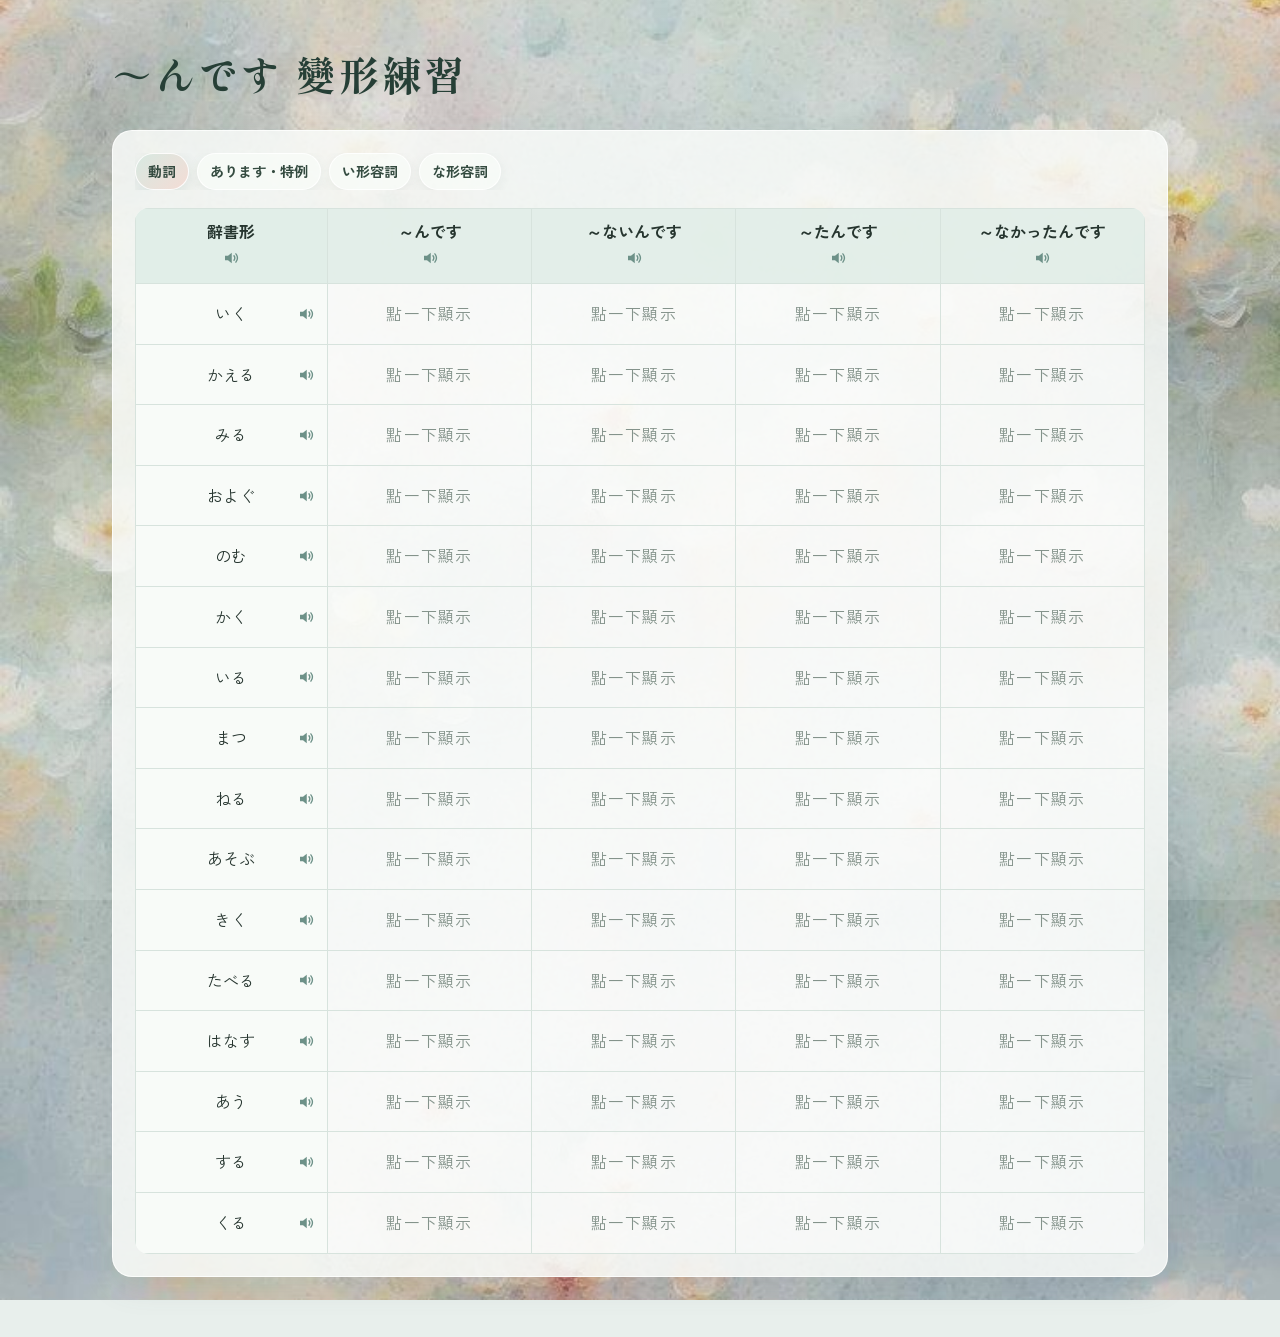
==== index.html @ 1f75eebe "Update index.html" ====
<!DOCTYPE html>
<html lang="zh-Hant">

  <head>
    <meta charset="utf-8">
    <meta name="viewport" content="width=device-width, initial-scale=1, viewport-fit=cover">
    <title>～んです變形練習</title>
    <link rel="stylesheet"
      href="https://fonts.googleapis.com/css2?family=Shippori+Mincho:wght@500;700&family=Zen+Kaku+Gothic+New:wght@400;700&display=swap">
    <style>
      :root {
        color-scheme: light;
        --paper: #e8efec;
        --card: #f8fbf8;
        --ink: #26352f;
        --sub: #566960;
        --line: #d7e3dd;
        --indigo: #6d9188;
        --seal: #c98279;
        --ok: #5c907b;
        --w1: #f8d6d6;
        --w2: #fbe3c4;
        --w3: #e2dcf3;
        --veil: rgba(223, 234, 230, .20);
        box-sizing: border-box;
        padding-top: env(safe-area-inset-top, 0px);
        padding-bottom: env(safe-area-inset-bottom, 0px)
      }


      *,
      *::before,
      *::after {
        box-sizing: inherit
      }

      html {
        scroll-padding-top: env(safe-area-inset-top, 0px)
      }

      body {
        margin: 0;
        background: linear-gradient(var(--veil), var(--veil)), url([data-uri]) center/cover no-repeat var(--paper);
        background-attachment: fixed;
        color: var(--ink);
        font-family: "Zen Kaku Gothic New", "Hiragino Sans", "Noto Sans TC", "PingFang TC", "Microsoft JhengHei", sans-serif;
        line-height: 1.6;
        min-height: 100vh
      }

      main {
        max-width: 520px;
        margin: 0 auto;
        padding: 24px 18px 40px
      }

      h1 {
        font-family: "Shippori Mincho", "Hiragino Mincho ProN", "Noto Serif TC", serif;
        font-size: 2rem;
        margin: 8px 0 4px;
        letter-spacing: .04em
      }

      p.lead {
        color: var(--ink);
        margin: 0 0 22px
      }

      .chips {
        display: flex;
        gap: 8px;
        flex-wrap: wrap;
        margin: 10px 0 22px
      }

      .chip {
        border: 1px solid rgba(255, 255, 255, .85);
        background: rgba(255, 255, 255, .55);
        color: var(--ink);
        padding: 8px 18px;
        border-radius: 9px;
        font: inherit;
        cursor: pointer;
        box-shadow: 0 2px 8px rgba(90, 110, 120, .12)
      }

      .chip[aria-pressed="true"] {
        border-color: transparent;
        background: linear-gradient(135deg, #f6c3a6, #f3a9b4);
        color: var(--ink);
        font-weight: 500
      }

      button:focus-visible,
      input:focus-visible {
        outline: 3px solid var(--indigo);
        outline-offset: 2px
      }

      .btn {
        background: linear-gradient(135deg, #f6c3a6, #f3a9b4);
        color: var(--ink);
        border: 0;
        border-radius: 9px;
        padding: 12px 26px;
        font: inherit;
        font-weight: 700;
        cursor: pointer;
        box-shadow: 0 4px 14px rgba(200, 110, 110, .25)
      }

      .btn:active {
        transform: scale(.98)
      }

      .btn.ghost {
        background: rgba(255, 255, 255, .5);
        color: var(--ink);
        border: 1px solid rgba(255, 255, 255, .85);
        box-shadow: none
      }

      .hud {
        display: flex;
        justify-content: space-between;
        align-items: center;
        color: var(--ink);
        font-size: .95rem;
        margin-bottom: 8px
      }

      .bar {
        height: 8px;
        background: rgba(255, 255, 255, .55);
        border-radius: 9px;
        overflow: hidden;
        margin-bottom: 18px
      }

      .bar i {
        display: block;
        height: 100%;
        width: 0;
        background: linear-gradient(90deg, #f3b79f, #9fc3d6);
        border-radius: 9px;
        transition: width .3s
      }

      .card,
      #home,
      #end {
        background: color-mix(in srgb, var(--card) 78%, transparent);
        -webkit-backdrop-filter: blur(12px);
        backdrop-filter: blur(12px);
        border: 1px solid rgba(255, 255, 255, .7);
        border-radius: 9px;
        padding: 24px 22px;
        position: relative;
        box-shadow: 0 10px 32px rgba(80, 100, 110, .16)
      }

      .word {
        font-family: "Shippori Mincho", "Hiragino Mincho ProN", "Noto Serif TC", serif;
        font-size: 2.6rem;
        font-weight: 700;
        line-height: 1.2;
        margin: 0
      }

      .kana {
        color: var(--sub);
        margin: 2px 0 0
      }

      .mean {
        color: var(--sub);
        font-size: .95rem
      }

      .target {
        margin: 16px 0 12px;
        font-size: 1.1rem
      }

      .target b {
        background: linear-gradient(transparent 58%, rgba(246, 180, 150, .7) 58%);
        padding: 0 2px
      }

      .row {
        display: flex;
        gap: 8px
      }

      input[type=text] {
        flex: 1;
        min-width: 0;
        font: inherit;
        font-size: 1.3rem;
        padding: 10px 16px;
        border: 1px solid rgba(255, 255, 255, .9);
        border-radius: 9px;
        background: rgba(255, 255, 255, .7);
        box-shadow: inset 0 1px 4px rgba(90, 110, 120, .14);
        color: var(--ink);
        font-family: "Zen Kaku Gothic New", "Hiragino Sans", "Noto Sans TC", "PingFang TC", "Microsoft JhengHei", sans-serif
      }

      .fb {
        margin-top: 16px;
        display: none
      }

      .fb.show {
        display: block
      }

      .stamp {
        position: absolute;
        top: 16px;
        right: 16px;
        width: 64px;
        height: 60px;
        background: rgba(240, 160, 140, .75);
        color: #7a2a1e;
        border-radius: 58% 42% 55% 45%/50% 55% 45% 50%;
        display: none;
        align-items: center;
        justify-content: center;
        font-family: "Shippori Mincho", serif;
        font-weight: 700;
        font-size: 1.2rem;
        transform: rotate(-10deg)
      }

      .stamp.ok {
        background: rgba(160, 208, 184, .8);
        color: #1d5a40
      }

      .stamp.show {
        display: flex;
        animation: press .18s ease-out
      }

      @keyframes press {
        from {
          transform: rotate(-10deg) scale(1.7);
          opacity: 0
        }

        to {
          transform: rotate(-10deg) scale(1);
          opacity: 1
        }
      }

      .ans {
        font-size: 1.4rem;
        font-weight: 700;
        margin: 0 0 4px
      }

      .rule {
        color: var(--sub);
        margin: 0 0 12px
      }

      .big {
        font-family: "Shippori Mincho", serif;
        font-size: 3.2rem;
        font-weight: 700;
        margin: 6px 0
      }

      .rev {
        list-style: none;
        padding: 0;
        margin: 14px 0
      }

      .rev li {
        padding: 10px 0;
        border-top: 1px solid var(--line)
      }

      .rev small {
        color: var(--sub);
        display: block
      }

      .shake {
        animation: sh .3s
      }

      @keyframes sh {
        25% {
          transform: translateX(-6px)
        }

        75% {
          transform: translateX(6px)
        }
      }

      @media (prefers-reduced-motion:reduce) {

        .stamp.show,
        .shake {
          animation: none
        }

        .bar i {
          transition: none
        }
      }



      /* 水彩花朵背景搭配：霧藍綠 × 奶油白 × 柔珊瑚 */
      main {
        max-width: 560px;
        padding: 34px 20px 48px;
      }

      h1 {
        color: #263f36;
        font-size: clamp(1.75rem, 5vw, 2.1rem);
        letter-spacing: .07em;
      }

      p.lead {
        color: #465d53;
      }

      #home,
      #end,
      .card {
        background: rgba(250, 253, 250, .78);
        border: 1px solid rgba(255, 255, 255, .82);
        border-radius: 22px;
        box-shadow: 0 16px 42px rgba(71, 103, 93, .13), inset 0 1px 0 rgba(255, 255, 255, .72);
        -webkit-backdrop-filter: blur(18px);
        backdrop-filter: blur(18px);
      }

      #home,
      #end {
        padding: 28px 26px;
      }

      .chip {
        border: 1px solid rgba(255, 255, 255, .9);
        background: rgba(249, 252, 249, .72);
        color: #344b40;
        border-radius: 999px;
        padding: 9px 17px;
        box-shadow: 0 3px 12px rgba(75, 110, 99, .08);
        transition: transform .18s ease, background .18s ease, box-shadow .18s ease;
      }

      .chip:hover {
        transform: translateY(-1px);
      }

      .chip[aria-pressed="true"] {
        background: linear-gradient(135deg, #d7e9e1, #f4dcd5);
        color: #263f36;
        border-color: rgba(255, 255, 255, .9);
        box-shadow: 0 5px 14px rgba(103, 145, 130, .16);
      }

      .btn {
        border-radius: 999px;
        padding: 11px 24px;
        color: #293f35;
        background: linear-gradient(135deg, #d7e9e1, #f1d9d2);
        box-shadow: 0 6px 16px rgba(104, 145, 130, .17);
        transition: transform .18s ease, box-shadow .18s ease, filter .18s ease;
      }

      .btn:hover {
        transform: translateY(-1px);
        box-shadow: 0 8px 20px rgba(104, 145, 130, .22);
        filter: saturate(1.04);
      }

      .btn:active {
        transform: translateY(0) scale(.98);
      }

      .btn.ghost {
        background: rgba(255, 255, 255, .72);
        color: #40584d;
        border-color: rgba(255, 255, 255, .9);
      }

      .hud {
        color: #3d554a;
        font-size: .9rem;
      }

      .bar {
        height: 7px;
        background: rgba(255, 255, 255, .72);
        border-radius: 99px;
      }

      .bar i {
        background: linear-gradient(90deg, #a9cdbd, #e9bdb2);
        border-radius: 99px;
      }

      .word {
        color: #263f36;
      }

      .kana,
      .mean {
        color: #596d63;
      }

      .target b {
        background: linear-gradient(transparent 60%, rgba(225, 190, 177, .62) 60%);
      }

      input[type=text] {
        border: 1px solid rgba(255, 255, 255, .96);
        border-radius: 14px;
        background: rgba(255, 255, 255, .78);
        box-shadow: inset 0 1px 4px rgba(80, 115, 102, .08);
      }

      input[type=text]:focus {
        border-color: #a7c8b9;
        background: rgba(255, 255, 255, .94);
      }

      .stamp {
        background: rgba(231, 190, 178, .9);
        color: #87564c;
        transform: rotate(-7deg);
      }

      .stamp.ok {
        background: rgba(182, 215, 198, .94);
        color: #426c59;
      }

      .stamp.show {
        animation: press .18s ease-out;
      }

      .ans {
        color: #456258;
      }

      .rule {
        color: #596d63;
      }

      .rev li {
        border-color: rgba(135, 164, 151, .22);
      }

      .rev small {
        color: #596d63;
      }

      button:focus-visible,
      input:focus-visible {
        outline: 3px solid rgba(109, 145, 136, .55);
        outline-offset: 3px;
      }

      @media (max-width: 520px) {
        main {
          padding: 22px 14px 34px;
        }

        #home,
        #end,
        .card {
          padding: 22px 18px;
          border-radius: 19px;
        }

        .row {
          align-items: stretch;
        }

        .row .btn {
          padding-left: 18px;
          padding-right: 18px;
        }
      }

      [hidden] {
        display: none !important
      }
    
      /* Dictionary-form study table */
      .study-wrap { max-width: 1100px; margin: 0 auto; padding: 28px 22px 60px; }
      .study-head { margin: 14px 0 24px; }
      .study-head h1 { font-size: clamp(1.8rem, 4vw, 2.5rem); }
      .study-head p { color: var(--sub); margin: 8px 0 0; }
      .study-panel { background: color-mix(in srgb, var(--card) 86%, transparent); border: 1px solid rgba(255,255,255,.8); border-radius: 20px; padding: 22px; box-shadow: 0 10px 32px rgba(80,100,110,.12); }
      .category-title { font-size:1.05rem; margin:0 0 10px; color:var(--ink); }
      .category-tabs { display:flex; flex-wrap:nowrap; gap:8px; margin-bottom:18px; overflow-x:auto; overflow-y:hidden; -webkit-overflow-scrolling:touch; overscroll-behavior-x:contain; touch-action:pan-x; scrollbar-width:none; }
      .category-tabs::-webkit-scrollbar { display:none; }
      .category-tabs .chip { flex:0 0 auto; }
      .category-tabs .chip { border-radius:999px; color:#344b40; font-weight:700; font-size:.88rem; padding:6px 12px; white-space:nowrap; }
      .table-note { color:var(--sub); font-size:.92rem; margin:0 0 14px; }
      .table-scroll { display:block; width:100%; max-width:100%; overflow-x:auto; overflow-y:hidden; border-radius:14px; -webkit-overflow-scrolling:touch; overscroll-behavior-x:contain; touch-action:pan-x pan-y; scrollbar-width:thin; scrollbar-color:#9bb9aa transparent; }
      .study-table { border-collapse:separate; border-spacing:0; table-layout:fixed; width:100%; min-width:890px; background:rgba(255,255,255,.5); }
      .study-table col:first-child { width:170px; }
      .study-table col:not(:first-child) { width:180px; }
      .study-table th,.study-table td { padding:12px 10px; text-align:center; border-right:1px solid var(--line); border-bottom:1px solid var(--line); }
      .study-table th { background:rgba(220,235,228,.72); font-weight:700; white-space:normal; line-height:1.35; position:sticky; top:0; z-index:2; }
      .study-table th:first-child,.study-table td:first-child { position:sticky; left:0; z-index:1; background:rgba(248,251,248,.97); text-align:center; min-width:150px; }
      .study-table th:first-child { z-index:5; position:sticky; left:0; background:#e1eee8; }
      .study-table td:first-child { z-index:3; }
      .study-table tr:first-child th { border-top:1px solid var(--line); }
      .study-table th:first-child,.study-table td:first-child { border-left:1px solid var(--line); }
      .cell-button { border:0; background:transparent; color:var(--ink); font:inherit; cursor:pointer; padding:5px 7px; border-radius:8px; min-width:112px; }
      .cell-button:hover { background:rgba(215,233,225,.7); }
      .cell-button .masked { color:#84938b; letter-spacing:.08em; }
      .speaker,.column-speaker { border:0; background:transparent; color:var(--indigo); font:inherit; cursor:pointer; padding:4px 7px; margin-left:3px; border-radius:8px; }
      .study-table td:first-child { position:sticky; }
      .study-table td:first-child .row-word { display:block; text-align:center; }
      .study-table td:first-child .speaker { position:absolute; right:5px; top:50%; transform:translateY(-50%); margin:0; }
      .column-speaker { display:block; margin:3px auto 0; font-size:.92rem; }
      .speaker:hover,.column-speaker:hover { background:rgba(215,233,225,.7); }
      .speaker svg,.column-speaker svg { display:block; width:18px; height:18px; }
      .row-word { display:inline; }
      .empty-state { padding:28px; text-align:center; color:var(--sub); }
      @media(max-width:600px) { .study-wrap{padding:18px 12px 34px}.study-panel{padding:15px 12px}.category-tabs{gap:6px}.category-tabs .chip{font-size:.78rem;padding-left:8px;padding-right:8px}.study-table{min-width:794px}.study-table col:first-child{width:138px}.study-table col:not(:first-child){width:164px}.study-table th,.study-table td{padding:10px 7px;font-size:.92rem}.cell-button{min-width:0;width:100%;padding:8px 3px;overflow-wrap:anywhere}.speaker{padding:6px 3px}.study-head p{font-size:.95rem} }
    </style>
  </head>

    <body>
    <main class="study-wrap">
      <header class="study-head">
        <h1>～んです 變形練習</h1>
        
      </header>
      <section class="study-panel" aria-label="～んです變形表">
        <nav class="category-tabs" id="categories" role="tablist" aria-label="文法類別"></nav>
        
        <div class="table-scroll"><table class="study-table">
          <colgroup><col><col><col><col><col></colgroup><thead><tr><th scope="col">辭書形<button class="column-speaker" type="button" data-column="0" aria-label="朗讀辭書形整欄"><svg viewBox="0 0 24 24" aria-hidden="true"><path d="M4 9v6h4l5 4V5L8 9H4Z" fill="currentColor"/><path d="M16 9a5 5 0 0 1 0 6M18.5 6.5a9 9 0 0 1 0 11" fill="none" stroke="currentColor" stroke-width="1.8" stroke-linecap="round"/></svg></button></th><th scope="col">～んです<button class="column-speaker" type="button" data-column="1" aria-label="朗讀～んです整欄"><svg viewBox="0 0 24 24" aria-hidden="true"><path d="M4 9v6h4l5 4V5L8 9H4Z" fill="currentColor"/><path d="M16 9a5 5 0 0 1 0 6M18.5 6.5a9 9 0 0 1 0 11" fill="none" stroke="currentColor" stroke-width="1.8" stroke-linecap="round"/></svg></button></th><th scope="col">～ないんです<button class="column-speaker" type="button" data-column="2" aria-label="朗讀～ないんです整欄"><svg viewBox="0 0 24 24" aria-hidden="true"><path d="M4 9v6h4l5 4V5L8 9H4Z" fill="currentColor"/><path d="M16 9a5 5 0 0 1 0 6M18.5 6.5a9 9 0 0 1 0 11" fill="none" stroke="currentColor" stroke-width="1.8" stroke-linecap="round"/></svg></button></th><th scope="col">～たんです<button class="column-speaker" type="button" data-column="3" aria-label="朗讀～たんです整欄"><svg viewBox="0 0 24 24" aria-hidden="true"><path d="M4 9v6h4l5 4V5L8 9H4Z" fill="currentColor"/><path d="M16 9a5 5 0 0 1 0 6M18.5 6.5a9 9 0 0 1 0 11" fill="none" stroke="currentColor" stroke-width="1.8" stroke-linecap="round"/></svg></button></th><th scope="col">～なかったんです<button class="column-speaker" type="button" data-column="4" aria-label="朗讀～なかったんです整欄"><svg viewBox="0 0 24 24" aria-hidden="true"><path d="M4 9v6h4l5 4V5L8 9H4Z" fill="currentColor"/><path d="M16 9a5 5 0 0 1 0 6M18.5 6.5a9 9 0 0 1 0 11" fill="none" stroke="currentColor" stroke-width="1.8" stroke-linecap="round"/></svg></button></th></tr></thead>
          <tbody id="tableRows"></tbody>
        </table></div>
      </section>
    </main>
    <script>
      (function () {
        var groups = [
          { id:'verb', label:'動詞', rows:[
            ['行きます','行く','行かない','行った','行かなかった','いきます','いく'],
            ['帰（かえ）ります','帰る','帰らない','帰った','帰らなかった','かえります','かえる'],
            ['見（み）ます','みる','みない','みた','みなかった','みます','みる'],
            ['泳（およ）ぎます','およぐ','およがない','およいだ','およがなかった','およぎます','およぐ'],
            ['飲（の）みます','のむ','のまない','のんだ','のまなかった','のみます','のむ'],
            ['書（か）きます','かく','かかない','かいた','かかなかった','かきます','かく'],
            ['います','いる','いない','いた','いなかった','います','いる'],
            ['待（ま）ちます','まつ','またない','まった','またなかった','まちます','まつ'],
            ['寝（ね）ます','ねる','ねない','ねた','ねなかった','ねます','ねる'],
            ['遊（あそ）びます','あそぶ','あそばない','あそんだ','あそばなかった','あそびます','あそぶ'],
            ['聞（き）きます','きく','きかない','きいた','きかなかった','ききます','きく'],
            ['食（た）べます','たべる','たべない','たべた','たべなかった','たべます','たべる'],
            ['話（はな）します','はなす','はなさない','はなした','はなさなかった','はなします','はなす'],
            ['会（あ）います','あう','あわない','あった','あわなかった','あいます','あう'],
            ['します','する','しない','した','しなかった','します','する'],
            ['来（き）ます','くる','こない','きた','こなかった','きます','くる']
          ]},
          { id:'special', label:'あります・特例', rows:[['あります','ある','ない','あった','なかった','あります','ある']] },
          { id:'iadj', label:'い形容詞', rows:[
            ['ほしいです','ほしい','ほしくない','ほしかった','ほしくなかった','ほしいです','ほしい'],
            ['食（た）べたいです','たべたい','たべたくない','たべたかった','たべたくなかった','たべたいです','たべたい'],
            ['いいです','いい','よくない','よかった','よくなかった','いいです','いい'],
            ['小さいです','ちいさい','ちいさくない','ちいさかった','ちいさくなかった','ちいさいです','ちいさい']
          ]},
          { id:'naadj', label:'な形容詞', rows:[
            ['綺麗（きれい）です','きれい','きれいじゃない','きれいだった','きれいじゃなかった','きれいです','きれい'],
            ['静かです','しずか','しずかじゃない','しずかだった','しずかじゃなかった','しずかです','しずか'],
            ['暇（ひま）です','ひま','ひまじゃない','ひまだった','ひまじゃなかった','ひまです','ひま']
          ]}
        ];
        var active = groups[0];
        function japaneseUtterance(text) {
          var utterance = new SpeechSynthesisUtterance(text);
          utterance.lang = 'ja-JP'; utterance.rate = 0.94; utterance.pitch = 1;
          var voices = window.speechSynthesis.getVoices();
          var japaneseVoices = voices.filter(function (voice) { return /^ja(-|$)/i.test(voice.lang); });
          japaneseVoices.sort(function (a, b) {
            var score = function (voice) { return (voice.lang.toLowerCase() === 'ja-jp' ? 2 : 0) + (voice.localService ? 1 : 0); };
            return score(b) - score(a);
          });
          if (japaneseVoices.length) utterance.voice = japaneseVoices[0];
          return utterance;
        }
        function speak(text) {
          if (!('speechSynthesis' in window)) return;
          window.speechSynthesis.cancel();
          window.speechSynthesis.speak(japaneseUtterance(text));
        }
        function speakList(items) {
          if (!('speechSynthesis' in window) || !items.length) return;
          window.speechSynthesis.cancel();
          items.forEach(function (text) { window.speechSynthesis.speak(japaneseUtterance(text)); });
        }
        function speakThen(dictionaryForm, conjugatedForm) {
          if (!('speechSynthesis' in window)) return;
          window.speechSynthesis.cancel();
          [dictionaryForm, conjugatedForm].forEach(function (text) {
            window.speechSynthesis.speak(japaneseUtterance(text));
          });
        }
        function button(text, label, handler, extra) {
          var b=document.createElement('button'); b.type='button'; b.className=extra||'cell-button';
          if (extra === 'speaker') b.innerHTML = '<svg viewBox="0 0 24 24" aria-hidden="true"><path d="M4 9v6h4l5 4V5L8 9H4Z" fill="currentColor"/><path d="M16 9a5 5 0 0 1 0 6M18.5 6.5a9 9 0 0 1 0 11" fill="none" stroke="currentColor" stroke-width="1.8" stroke-linecap="round"/></svg>';
          else b.textContent=text;
          b.setAttribute('aria-label',label); if (typeof handler === 'function') b.addEventListener('click',handler); return b;
        }
        function renderTabs() {
          var nav=document.getElementById('categories'); nav.innerHTML='';
          groups.forEach(function(g) {
            var b=button(g.label,g.label,function(){active=g; render();},'chip');
            b.setAttribute('role','tab'); b.setAttribute('aria-selected',g===active?'true':'false'); b.setAttribute('aria-pressed',g===active?'true':'false'); nav.appendChild(b);
          });
        }
        function render() {
          renderTabs(); var tbody=document.getElementById('tableRows'); tbody.innerHTML='';
          active.rows.forEach(function(row) {
            var tr=document.createElement('tr'), base=document.createElement('td');
            var word=document.createElement('span'); word.className='row-word'; word.textContent=row[6]; base.appendChild(word);
            var audio=button('🔊','播放 '+row[6],function(){speak(row[6]);},'speaker'); base.appendChild(audio); tr.appendChild(base);
            for(var i=1;i<=4;i++) {
              var td=document.createElement('td'), form=row[i]+'んです';
              var cell=button('','','', 'cell-button');
              cell.setAttribute('aria-label','顯示並播放變形'); cell.innerHTML='<span class="masked">點一下顯示</span>';
              cell.addEventListener('click',function(target,btn){return function(){btn.textContent=target; btn.setAttribute('aria-label','播放 '+target); btn.onclick=function(){speak(target);}; speakThen(row[6], target);};}(form,cell));
              td.appendChild(cell); tr.appendChild(td);
            }
            tbody.appendChild(tr);
          });
        }
        document.querySelectorAll('.column-speaker').forEach(function (control) {
          control.addEventListener('click', function () {
            var column = Number(control.dataset.column);
            var items = [];
            active.rows.forEach(function (row) {
              if (column === 0) items.push(row[6]);
              else items.push(row[6], row[column] + 'んです');
            });
            speakList(items);
          });
        });
        render();
      })();
    </script>
  </body>

</html>
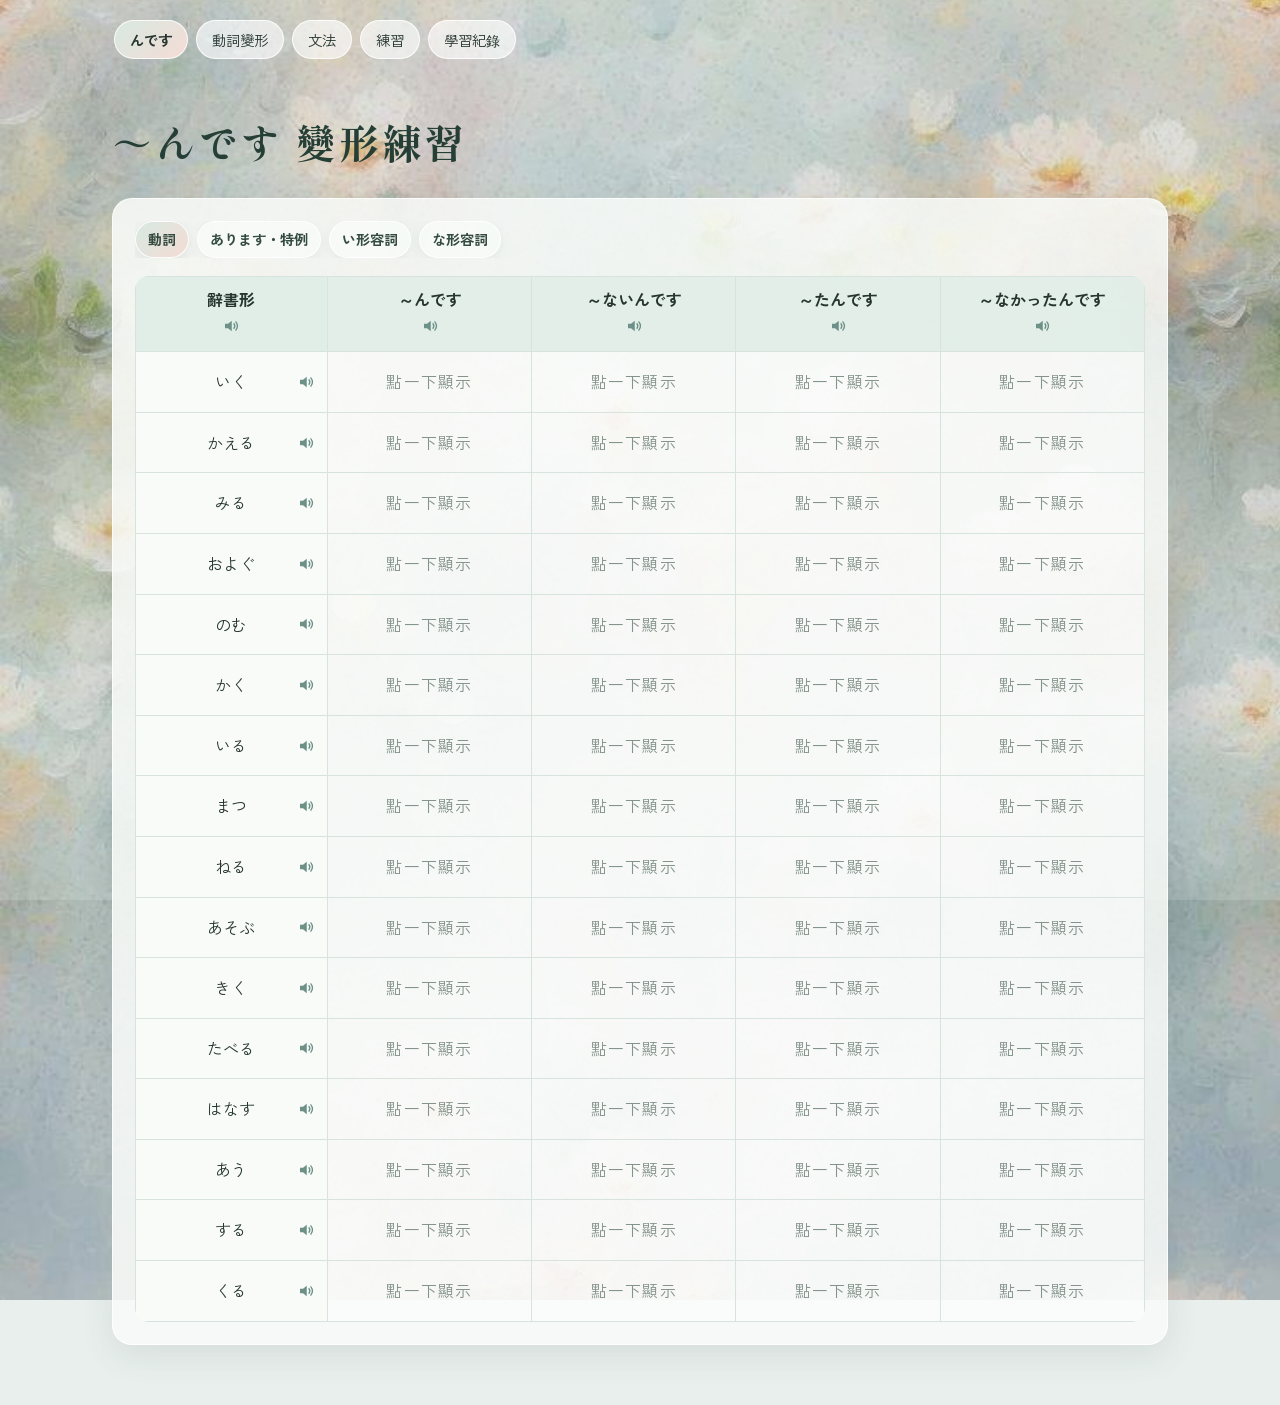
==== commit e06cacec: "變成日文筆記本" ====
--- a/index.html
+++ b/index.html
@@ -4,7 +4,7 @@
   <head>
     <meta charset="utf-8">
     <meta name="viewport" content="width=device-width, initial-scale=1, viewport-fit=cover">
-    <title>～んです變形練習</title>
+    <title>日文文法複習系統</title>
     <link rel="stylesheet"
       href="https://fonts.googleapis.com/css2?family=Shippori+Mincho:wght@500;700&family=Zen+Kaku+Gothic+New:wght@400;700&display=swap">
     <style>
@@ -534,12 +534,84 @@
       .speaker svg,.column-speaker svg { display:block; width:18px; height:18px; }
       .row-word { display:inline; }
       .empty-state { padding:28px; text-align:center; color:var(--sub); }
-      @media(max-width:600px) { .study-wrap{padding:18px 12px 34px}.study-panel{padding:15px 12px}.category-tabs{gap:6px}.category-tabs .chip{font-size:.78rem;padding-left:8px;padding-right:8px}.study-table{min-width:794px}.study-table col:first-child{width:138px}.study-table col:not(:first-child){width:164px}.study-table th,.study-table td{padding:10px 7px;font-size:.92rem}.cell-button{min-width:0;width:100%;padding:8px 3px;overflow-wrap:anywhere}.speaker{padding:6px 3px}.study-head p{font-size:.95rem} }
+      .app-nav-shell { max-width:1100px; margin:0 auto; padding:16px 22px 0; }
+      .app-navigation { display:flex; gap:8px; overflow-x:auto; white-space:nowrap; padding:4px 2px 9px; -webkit-overflow-scrolling:touch; scrollbar-width:thin; }
+      .app-navigation .nav-link { flex:0 0 auto; border:1px solid rgba(255,255,255,.85); border-radius:999px; padding:7px 15px; background:rgba(255,255,255,.62); color:var(--ink); font:inherit; font-size:.9rem; cursor:pointer; }
+      .app-navigation .nav-link.active { background:linear-gradient(135deg,#d7e9e1,#f4dcd5); font-weight:700; }
+      .review-categories { display:flex; flex-wrap:wrap; gap:8px; margin-bottom:18px; }
+      .review-categories .chip { font-size:.84rem; padding:6px 12px; }
+      .pattern-grid { display:grid; grid-template-columns:repeat(auto-fill,minmax(min(100%,230px),1fr)); gap:12px; }
+      .pattern-card { display:flex; flex-direction:column; align-items:flex-start; gap:8px; width:100%; min-height:120px; padding:16px; border:1px solid rgba(255,255,255,.88); border-radius:14px; background:rgba(255,255,255,.62); color:var(--ink); text-align:left; font:inherit; cursor:pointer; box-shadow:0 4px 14px rgba(80,100,110,.08); }
+      .pattern-card:hover { background:rgba(255,255,255,.82); }
+      .pattern-group,.lesson-tags,.example-tags { color:var(--sub); font-size:.82rem; }
+      .pattern-connect { font-size:.9rem; }
+      .lesson-detail { margin-top:8px; padding:20px; border-radius:14px; background:rgba(255,255,255,.58); }
+      .lesson-detail h2 { margin:10px 0 4px; }
+      .lesson-detail h3 { margin:22px 0 8px; font-size:1.05rem; }
+      .lesson-detail p { margin:7px 0; }
+      .back-button { margin-bottom:8px; }
+      .lesson-connection { font-weight:700; }
+      .reference-scroll { width:100%; overflow-x:auto; -webkit-overflow-scrolling:touch; }
+      .reference-table,.progress-table { width:100%; border-collapse:collapse; background:rgba(255,255,255,.45); }
+      .reference-table th,.reference-table td,.progress-table th,.progress-table td { padding:10px 12px; border:1px solid var(--line); text-align:left; vertical-align:top; }
+      .reference-table th,.progress-table th { background:rgba(220,235,228,.72); white-space:nowrap; }
+      .example-list { display:grid; gap:10px; }
+      .example-item { padding:12px 14px; border:1px solid rgba(135,164,151,.22); border-radius:10px; background:rgba(255,255,255,.5); }
+      .example-japanese { font-size:1.08rem; }
+      .example-chinese { color:var(--sub); }
+      .lesson-actions { display:flex; flex-wrap:wrap; gap:9px; margin-top:20px; }
+      .exercise-setup { display:grid; grid-template-columns:repeat(auto-fit,minmax(min(100%,220px),1fr)); gap:14px; align-items:end; }
+      .field-label { display:grid; gap:6px; color:var(--sub); font-size:.9rem; }
+      .field-control { width:100%; min-height:44px; padding:9px 11px; border:1px solid rgba(135,164,151,.48); border-radius:10px; background:rgba(255,255,255,.82); color:var(--ink); font:inherit; }
+      .exercise-setup .btn { justify-self:start; }
+      .question-panel { max-width:760px; margin:0 auto; }
+      .question-meta { display:flex; justify-content:space-between; gap:10px; color:var(--sub); font-size:.9rem; }
+      .question-prompt { margin:20px 0; line-height:1.55; }
+      .choice-list { display:grid; gap:10px; }
+      .choice-button { padding:12px 14px; border:1px solid var(--line); border-radius:10px; background:rgba(255,255,255,.72); color:var(--ink); font:inherit; text-align:left; cursor:pointer; }
+      .choice-button:hover { background:rgba(215,233,225,.7); }
+      .answer-form { display:flex; flex-wrap:wrap; gap:9px; }
+      .answer-input { flex:1 1 220px; }
+      .answer-feedback { font-weight:700; font-size:1.15rem; }
+      .answer-feedback.correct { color:#477d65; }
+      .answer-feedback.incorrect { color:#a75e55; }
+      .correct-answer { font-weight:700; }
+      .result-score { font-size:1.4rem; font-weight:700; }
+      .progress-summary { display:grid; grid-template-columns:repeat(auto-fit,minmax(130px,1fr)); gap:10px; margin-bottom:14px; }
+      .progress-card { padding:14px; border:1px solid rgba(135,164,151,.24); border-radius:12px; background:rgba(255,255,255,.58); font-weight:700; }
+      .progress-date { color:var(--sub); }
+      .learning-note { margin:16px 0; padding:14px 16px; border:1px solid rgba(135,164,151,.35); border-radius:12px; background:rgba(225,238,232,.58); }
+      .learning-note h3 { margin:0 0 6px; font-size:1rem; }
+      .learning-note p { margin:0; color:var(--sub); }
+      .progress-table { min-width:520px; }
+      .conjugation-table { border-collapse:separate; border-spacing:0; table-layout:fixed; width:100%; min-width:520px; background:rgba(255,255,255,.5); }
+      .conjugation-table col:first-child { width:48%; }
+      .conjugation-table col:last-child { width:52%; }
+      .conjugation-table th,.conjugation-table td { padding:14px 12px; border-right:1px solid var(--line); border-bottom:1px solid var(--line); text-align:center; }
+      .conjugation-table th { position:sticky; top:0; z-index:2; background:rgba(220,235,228,.88); font-weight:700; }
+      .conjugation-table th:first-child,.conjugation-table td:first-child { position:sticky; left:0; z-index:3; background:rgba(248,251,248,.97); }
+      .conjugation-table th:first-child { z-index:5; background:#e1eee8; }
+      .conjugation-table td:first-child { position:sticky; }
+      .conjugation-table td:first-child .row-word { display:block; text-align:center; }
+      .conjugation-table td:first-child .speaker { position:absolute; right:5px; top:50%; transform:translateY(-50%); margin:0; }
+      .conjugation-table tr:first-child th { border-top:1px solid var(--line); }
+      .conjugation-table th:first-child,.conjugation-table td:first-child { border-left:1px solid var(--line); }
+      @media(max-width:600px) { .study-wrap{padding:18px 12px 34px}.study-panel{padding:15px 12px}.category-tabs{gap:6px}.category-tabs .chip{font-size:.78rem;padding-left:8px;padding-right:8px}.study-table{min-width:794px}.study-table col:first-child{width:138px}.study-table col:not(:first-child){width:164px}.study-table th,.study-table td{padding:10px 7px;font-size:.92rem}.conjugation-table{min-width:430px}.conjugation-table th,.conjugation-table td{padding:11px 8px;font-size:.94rem}.cell-button{min-width:0;width:100%;padding:8px 3px;overflow-wrap:anywhere}.speaker{padding:6px 3px}.study-head p{font-size:.95rem} }
+      @media(max-width:600px) { .app-nav-shell{padding:12px 12px 0}.app-navigation .nav-link{padding:7px 12px;font-size:.84rem}.lesson-detail{padding:16px 13px}.lesson-actions .btn{padding:9px 14px}.question-meta{font-size:.82rem} }
     </style>
   </head>
 
     <body>
-    <main class="study-wrap">
+    <div class="app-nav-shell">
+      <nav class="app-navigation" id="app-navigation" aria-label="日文文法複習導覽">
+        <button class="nav-link active" type="button" data-app-page="ndesu" aria-current="page">んです</button>
+        <button class="nav-link" type="button" data-app-page="conjugation" aria-current="false">動詞變形</button>
+        <button class="nav-link" type="button" data-app-page="grammar" aria-current="false">文法</button>
+        <button class="nav-link" type="button" data-app-page="exercise" aria-current="false">練習</button>
+        <button class="nav-link" type="button" data-app-page="progress" aria-current="false">學習紀錄</button>
+      </nav>
+    </div>
+    <main class="study-wrap" id="ndesu-view">
       <header class="study-head">
         <h1>～んです 變形練習</h1>
         
@@ -552,6 +624,10 @@
           <tbody id="tableRows"></tbody>
         </table></div>
       </section>
+    </main>
+    <main class="study-wrap" id="review-view" hidden>
+      <header class="study-head"><h1 id="review-heading">文法複習</h1></header>
+      <section class="study-panel"><div id="review-content"></div></section>
     </main>
     <script>
       (function () {
@@ -660,6 +736,10 @@
         render();
       })();
     </script>
+    <script src="Japanese/grammar/grammar-data.js"></script>
+    <script src="Japanese/exercises/question-data.js"></script>
+    <script src="Japanese/progress/learning-records.js"></script>
+    <script src="Japanese/app.js"></script>
   </body>
 
 </html>
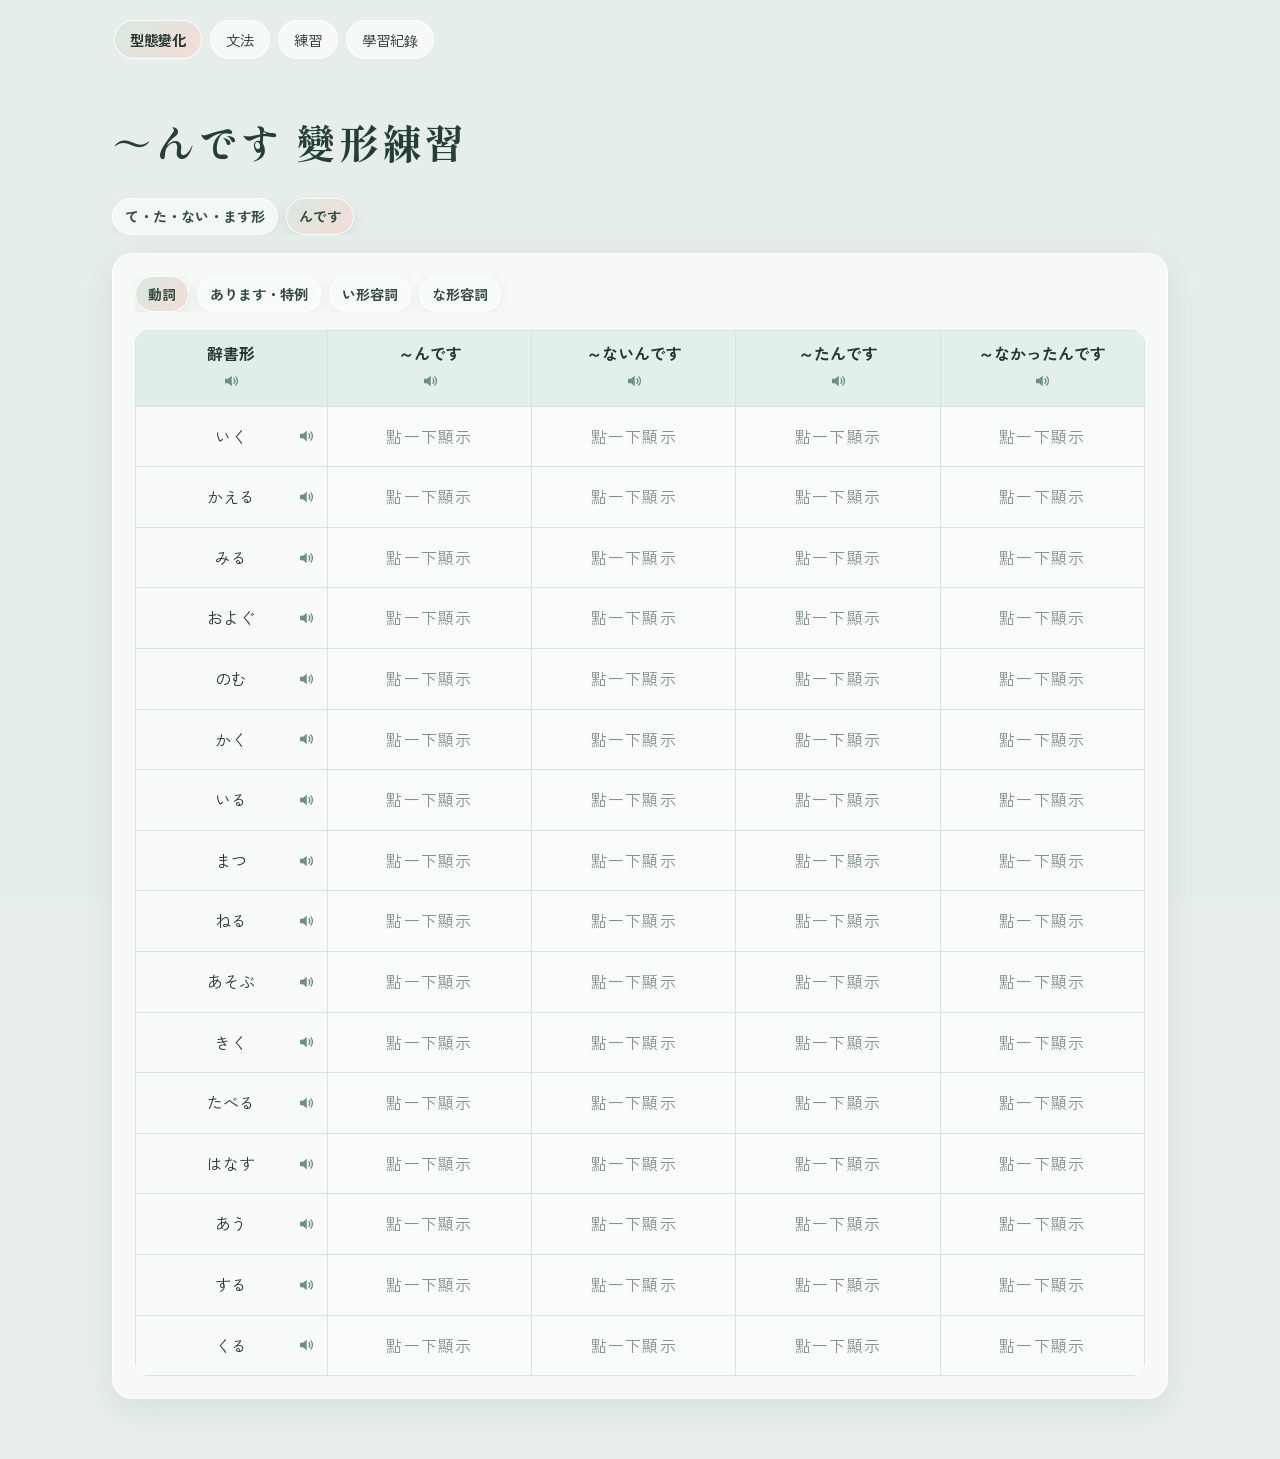
==== commit 233f0066: "icon 變化合併" ====
--- a/index.html
+++ b/index.html
@@ -5,6 +5,8 @@
     <meta charset="utf-8">
     <meta name="viewport" content="width=device-width, initial-scale=1, viewport-fit=cover">
     <title>日文文法複習系統</title>
+    <link rel="icon" type="image/png" href="Japanese/grammar-icon.png">
+    <link rel="apple-touch-icon" href="Japanese/grammar-icon.png">
     <link rel="stylesheet"
       href="https://fonts.googleapis.com/css2?family=Shippori+Mincho:wght@500;700&family=Zen+Kaku+Gothic+New:wght@400;700&display=swap">
     <style>
@@ -40,7 +42,7 @@
 
       body {
         margin: 0;
-        background: linear-gradient(var(--veil), var(--veil)), url([data-uri]) center/cover no-repeat var(--paper);
+        background: linear-gradient(var(--veil), var(--veil)), url('https://i.pinimg.com/736x/65/69/4f/65694f7cabaa8c0e73f5e8ad018c48cc.jpg') center/cover no-repeat var(--paper);
         background-attachment: fixed;
         color: var(--ink);
         font-family: "Zen Kaku Gothic New", "Hiragino Sans", "Noto Sans TC", "PingFang TC", "Microsoft JhengHei", sans-serif;
@@ -360,7 +362,7 @@
       }
 
       .chip:hover {
-        transform: translateY(-1px);
+        transform: none;
       }
 
       .chip[aria-pressed="true"] {
@@ -498,114 +500,705 @@
       [hidden] {
         display: none !important
       }
-    
+
       /* Dictionary-form study table */
-      .study-wrap { max-width: 1100px; margin: 0 auto; padding: 28px 22px 60px; }
-      .study-head { margin: 14px 0 24px; }
-      .study-head h1 { font-size: clamp(1.8rem, 4vw, 2.5rem); }
-      .study-head p { color: var(--sub); margin: 8px 0 0; }
-      .study-panel { background: color-mix(in srgb, var(--card) 86%, transparent); border: 1px solid rgba(255,255,255,.8); border-radius: 20px; padding: 22px; box-shadow: 0 10px 32px rgba(80,100,110,.12); }
-      .category-title { font-size:1.05rem; margin:0 0 10px; color:var(--ink); }
-      .category-tabs { display:flex; flex-wrap:nowrap; gap:8px; margin-bottom:18px; overflow-x:auto; overflow-y:hidden; -webkit-overflow-scrolling:touch; overscroll-behavior-x:contain; touch-action:pan-x; scrollbar-width:none; }
-      .category-tabs::-webkit-scrollbar { display:none; }
-      .category-tabs .chip { flex:0 0 auto; }
-      .category-tabs .chip { border-radius:999px; color:#344b40; font-weight:700; font-size:.88rem; padding:6px 12px; white-space:nowrap; }
-      .table-note { color:var(--sub); font-size:.92rem; margin:0 0 14px; }
-      .table-scroll { display:block; width:100%; max-width:100%; overflow-x:auto; overflow-y:hidden; border-radius:14px; -webkit-overflow-scrolling:touch; overscroll-behavior-x:contain; touch-action:pan-x pan-y; scrollbar-width:thin; scrollbar-color:#9bb9aa transparent; }
-      .study-table { border-collapse:separate; border-spacing:0; table-layout:fixed; width:100%; min-width:890px; background:rgba(255,255,255,.5); }
-      .study-table col:first-child { width:170px; }
-      .study-table col:not(:first-child) { width:180px; }
-      .study-table th,.study-table td { padding:12px 10px; text-align:center; border-right:1px solid var(--line); border-bottom:1px solid var(--line); }
-      .study-table th { background:rgba(220,235,228,.72); font-weight:700; white-space:normal; line-height:1.35; position:sticky; top:0; z-index:2; }
-      .study-table th:first-child,.study-table td:first-child { position:sticky; left:0; z-index:1; background:rgba(248,251,248,.97); text-align:center; min-width:150px; }
-      .study-table th:first-child { z-index:5; position:sticky; left:0; background:#e1eee8; }
-      .study-table td:first-child { z-index:3; }
-      .study-table tr:first-child th { border-top:1px solid var(--line); }
-      .study-table th:first-child,.study-table td:first-child { border-left:1px solid var(--line); }
-      .cell-button { border:0; background:transparent; color:var(--ink); font:inherit; cursor:pointer; padding:5px 7px; border-radius:8px; min-width:112px; }
-      .cell-button:hover { background:rgba(215,233,225,.7); }
-      .cell-button .masked { color:#84938b; letter-spacing:.08em; }
-      .speaker,.column-speaker { border:0; background:transparent; color:var(--indigo); font:inherit; cursor:pointer; padding:4px 7px; margin-left:3px; border-radius:8px; }
-      .study-table td:first-child { position:sticky; }
-      .study-table td:first-child .row-word { display:block; text-align:center; }
-      .study-table td:first-child .speaker { position:absolute; right:5px; top:50%; transform:translateY(-50%); margin:0; }
-      .column-speaker { display:block; margin:3px auto 0; font-size:.92rem; }
-      .speaker:hover,.column-speaker:hover { background:rgba(215,233,225,.7); }
-      .speaker svg,.column-speaker svg { display:block; width:18px; height:18px; }
-      .row-word { display:inline; }
-      .empty-state { padding:28px; text-align:center; color:var(--sub); }
-      .app-nav-shell { max-width:1100px; margin:0 auto; padding:16px 22px 0; }
-      .app-navigation { display:flex; gap:8px; overflow-x:auto; white-space:nowrap; padding:4px 2px 9px; -webkit-overflow-scrolling:touch; scrollbar-width:thin; }
-      .app-navigation .nav-link { flex:0 0 auto; border:1px solid rgba(255,255,255,.85); border-radius:999px; padding:7px 15px; background:rgba(255,255,255,.62); color:var(--ink); font:inherit; font-size:.9rem; cursor:pointer; }
-      .app-navigation .nav-link.active { background:linear-gradient(135deg,#d7e9e1,#f4dcd5); font-weight:700; }
-      .review-categories { display:flex; flex-wrap:wrap; gap:8px; margin-bottom:18px; }
-      .review-categories .chip { font-size:.84rem; padding:6px 12px; }
-      .pattern-grid { display:grid; grid-template-columns:repeat(auto-fill,minmax(min(100%,230px),1fr)); gap:12px; }
-      .pattern-card { display:flex; flex-direction:column; align-items:flex-start; gap:8px; width:100%; min-height:120px; padding:16px; border:1px solid rgba(255,255,255,.88); border-radius:14px; background:rgba(255,255,255,.62); color:var(--ink); text-align:left; font:inherit; cursor:pointer; box-shadow:0 4px 14px rgba(80,100,110,.08); }
-      .pattern-card:hover { background:rgba(255,255,255,.82); }
-      .pattern-group,.lesson-tags,.example-tags { color:var(--sub); font-size:.82rem; }
-      .pattern-connect { font-size:.9rem; }
-      .lesson-detail { margin-top:8px; padding:20px; border-radius:14px; background:rgba(255,255,255,.58); }
-      .lesson-detail h2 { margin:10px 0 4px; }
-      .lesson-detail h3 { margin:22px 0 8px; font-size:1.05rem; }
-      .lesson-detail p { margin:7px 0; }
-      .back-button { margin-bottom:8px; }
-      .lesson-connection { font-weight:700; }
-      .reference-scroll { width:100%; overflow-x:auto; -webkit-overflow-scrolling:touch; }
-      .reference-table,.progress-table { width:100%; border-collapse:collapse; background:rgba(255,255,255,.45); }
-      .reference-table th,.reference-table td,.progress-table th,.progress-table td { padding:10px 12px; border:1px solid var(--line); text-align:left; vertical-align:top; }
-      .reference-table th,.progress-table th { background:rgba(220,235,228,.72); white-space:nowrap; }
-      .example-list { display:grid; gap:10px; }
-      .example-item { padding:12px 14px; border:1px solid rgba(135,164,151,.22); border-radius:10px; background:rgba(255,255,255,.5); }
-      .example-japanese { font-size:1.08rem; }
-      .example-chinese { color:var(--sub); }
-      .lesson-actions { display:flex; flex-wrap:wrap; gap:9px; margin-top:20px; }
-      .exercise-setup { display:grid; grid-template-columns:repeat(auto-fit,minmax(min(100%,220px),1fr)); gap:14px; align-items:end; }
-      .field-label { display:grid; gap:6px; color:var(--sub); font-size:.9rem; }
-      .field-control { width:100%; min-height:44px; padding:9px 11px; border:1px solid rgba(135,164,151,.48); border-radius:10px; background:rgba(255,255,255,.82); color:var(--ink); font:inherit; }
-      .exercise-setup .btn { justify-self:start; }
-      .question-panel { max-width:760px; margin:0 auto; }
-      .question-meta { display:flex; justify-content:space-between; gap:10px; color:var(--sub); font-size:.9rem; }
-      .question-prompt { margin:20px 0; line-height:1.55; }
-      .choice-list { display:grid; gap:10px; }
-      .choice-button { padding:12px 14px; border:1px solid var(--line); border-radius:10px; background:rgba(255,255,255,.72); color:var(--ink); font:inherit; text-align:left; cursor:pointer; }
-      .choice-button:hover { background:rgba(215,233,225,.7); }
-      .answer-form { display:flex; flex-wrap:wrap; gap:9px; }
-      .answer-input { flex:1 1 220px; }
-      .answer-feedback { font-weight:700; font-size:1.15rem; }
-      .answer-feedback.correct { color:#477d65; }
-      .answer-feedback.incorrect { color:#a75e55; }
-      .correct-answer { font-weight:700; }
-      .result-score { font-size:1.4rem; font-weight:700; }
-      .progress-summary { display:grid; grid-template-columns:repeat(auto-fit,minmax(130px,1fr)); gap:10px; margin-bottom:14px; }
-      .progress-card { padding:14px; border:1px solid rgba(135,164,151,.24); border-radius:12px; background:rgba(255,255,255,.58); font-weight:700; }
-      .progress-date { color:var(--sub); }
-      .learning-note { margin:16px 0; padding:14px 16px; border:1px solid rgba(135,164,151,.35); border-radius:12px; background:rgba(225,238,232,.58); }
-      .learning-note h3 { margin:0 0 6px; font-size:1rem; }
-      .learning-note p { margin:0; color:var(--sub); }
-      .progress-table { min-width:520px; }
-      .conjugation-table { border-collapse:separate; border-spacing:0; table-layout:fixed; width:100%; min-width:520px; background:rgba(255,255,255,.5); }
-      .conjugation-table col:first-child { width:48%; }
-      .conjugation-table col:last-child { width:52%; }
-      .conjugation-table th,.conjugation-table td { padding:14px 12px; border-right:1px solid var(--line); border-bottom:1px solid var(--line); text-align:center; }
-      .conjugation-table th { position:sticky; top:0; z-index:2; background:rgba(220,235,228,.88); font-weight:700; }
-      .conjugation-table th:first-child,.conjugation-table td:first-child { position:sticky; left:0; z-index:3; background:rgba(248,251,248,.97); }
-      .conjugation-table th:first-child { z-index:5; background:#e1eee8; }
-      .conjugation-table td:first-child { position:sticky; }
-      .conjugation-table td:first-child .row-word { display:block; text-align:center; }
-      .conjugation-table td:first-child .speaker { position:absolute; right:5px; top:50%; transform:translateY(-50%); margin:0; }
-      .conjugation-table tr:first-child th { border-top:1px solid var(--line); }
-      .conjugation-table th:first-child,.conjugation-table td:first-child { border-left:1px solid var(--line); }
-      @media(max-width:600px) { .study-wrap{padding:18px 12px 34px}.study-panel{padding:15px 12px}.category-tabs{gap:6px}.category-tabs .chip{font-size:.78rem;padding-left:8px;padding-right:8px}.study-table{min-width:794px}.study-table col:first-child{width:138px}.study-table col:not(:first-child){width:164px}.study-table th,.study-table td{padding:10px 7px;font-size:.92rem}.conjugation-table{min-width:430px}.conjugation-table th,.conjugation-table td{padding:11px 8px;font-size:.94rem}.cell-button{min-width:0;width:100%;padding:8px 3px;overflow-wrap:anywhere}.speaker{padding:6px 3px}.study-head p{font-size:.95rem} }
-      @media(max-width:600px) { .app-nav-shell{padding:12px 12px 0}.app-navigation .nav-link{padding:7px 12px;font-size:.84rem}.lesson-detail{padding:16px 13px}.lesson-actions .btn{padding:9px 14px}.question-meta{font-size:.82rem} }
+      .study-wrap {
+        max-width: 1100px;
+        margin: 0 auto;
+        padding: 28px 22px 60px;
+      }
+
+      .study-head {
+        margin: 14px 0 24px;
+      }
+
+      .study-head h1 {
+        font-size: clamp(1.8rem, 4vw, 2.5rem);
+      }
+
+      .study-head p {
+        color: var(--sub);
+        margin: 8px 0 0;
+      }
+
+      .study-panel {
+        background: color-mix(in srgb, var(--card) 86%, transparent);
+        border: 1px solid rgba(255, 255, 255, .8);
+        border-radius: 20px;
+        padding: 22px;
+        box-shadow: 0 10px 32px rgba(80, 100, 110, .12);
+      }
+
+      .category-title {
+        font-size: 1.05rem;
+        margin: 0 0 10px;
+        color: var(--ink);
+      }
+
+      .category-tabs {
+        display: flex;
+        flex-wrap: nowrap;
+        gap: 8px;
+        margin-bottom: 18px;
+        overflow-x: auto;
+        overflow-y: hidden;
+        -webkit-overflow-scrolling: touch;
+        overscroll-behavior-x: contain;
+        touch-action: pan-x;
+        scrollbar-width: none;
+      }
+
+      .category-tabs::-webkit-scrollbar {
+        display: none;
+      }
+
+      .category-tabs .chip {
+        flex: 0 0 auto;
+      }
+
+      .category-tabs .chip {
+        border-radius: 999px;
+        color: #344b40;
+        font-weight: 700;
+        font-size: .88rem;
+        padding: 6px 12px;
+        white-space: nowrap;
+      }
+
+      .table-note {
+        color: var(--sub);
+        font-size: .92rem;
+        margin: 0 0 14px;
+      }
+
+      .table-scroll {
+        display: block;
+        width: 100%;
+        max-width: 100%;
+        overflow-x: auto;
+        overflow-y: hidden;
+        border-radius: 14px;
+        -webkit-overflow-scrolling: touch;
+        overscroll-behavior-x: contain;
+        touch-action: pan-x pan-y;
+        scrollbar-width: thin;
+        scrollbar-color: #9bb9aa transparent;
+      }
+
+      .study-table {
+        border-collapse: separate;
+        border-spacing: 0;
+        table-layout: fixed;
+        width: 100%;
+        min-width: 890px;
+        background: rgba(255, 255, 255, .5);
+      }
+
+      .study-table col:first-child {
+        width: 170px;
+      }
+
+      .study-table col:not(:first-child) {
+        width: 180px;
+      }
+
+      .study-table th,
+      .study-table td {
+        padding: 12px 10px;
+        text-align: center;
+        border-right: 1px solid var(--line);
+        border-bottom: 1px solid var(--line);
+      }
+
+      .study-table th {
+        background: rgba(220, 235, 228, .72);
+        font-weight: 700;
+        white-space: normal;
+        line-height: 1.35;
+        position: sticky;
+        top: 0;
+        z-index: 2;
+      }
+
+      .study-table th:first-child,
+      .study-table td:first-child {
+        position: sticky;
+        left: 0;
+        z-index: 1;
+        background: rgba(248, 251, 248, .97);
+        text-align: center;
+        min-width: 150px;
+      }
+
+      .study-table th:first-child {
+        z-index: 5;
+        position: sticky;
+        left: 0;
+        background: #e1eee8;
+      }
+
+      .study-table td:first-child {
+        z-index: 3;
+      }
+
+      .study-table tr:first-child th {
+        border-top: 1px solid var(--line);
+      }
+
+      .study-table th:first-child,
+      .study-table td:first-child {
+        border-left: 1px solid var(--line);
+      }
+
+      .cell-button {
+        border: 0;
+        background: transparent;
+        color: var(--ink);
+        font: inherit;
+        cursor: pointer;
+        padding: 5px 7px;
+        border-radius: 8px;
+        min-width: 112px;
+      }
+
+      .cell-button:hover {
+        background: rgba(215, 233, 225, .7);
+      }
+
+      .cell-button .masked {
+        color: #84938b;
+        letter-spacing: .08em;
+      }
+
+      .speaker,
+      .column-speaker {
+        border: 0;
+        background: transparent;
+        color: var(--indigo);
+        font: inherit;
+        cursor: pointer;
+        padding: 4px 7px;
+        margin-left: 3px;
+        border-radius: 8px;
+      }
+
+      .study-table td:first-child {
+        position: sticky;
+      }
+
+      .study-table td:first-child .row-word {
+        display: block;
+        text-align: center;
+      }
+
+      .study-table td:first-child .speaker {
+        position: absolute;
+        right: 5px;
+        top: 50%;
+        transform: translateY(-50%);
+        margin: 0;
+      }
+
+      .column-speaker {
+        display: block;
+        margin: 3px auto 0;
+        font-size: .92rem;
+      }
+
+      .speaker:hover,
+      .column-speaker:hover {
+        background: rgba(215, 233, 225, .7);
+      }
+
+      .speaker svg,
+      .column-speaker svg {
+        display: block;
+        width: 18px;
+        height: 18px;
+      }
+
+      .row-word {
+        display: inline;
+      }
+
+      .empty-state {
+        padding: 28px;
+        text-align: center;
+        color: var(--sub);
+      }
+
+      .app-nav-shell {
+        max-width: 1100px;
+        margin: 0 auto;
+        padding: 16px 22px 0;
+      }
+
+      .app-navigation {
+        display: flex;
+        gap: 8px;
+        overflow-x: auto;
+        white-space: nowrap;
+        padding: 4px 2px 9px;
+        -webkit-overflow-scrolling: touch;
+        scrollbar-width: thin;
+      }
+
+      .app-navigation .nav-link {
+        flex: 0 0 auto;
+        border: 1px solid rgba(255, 255, 255, .85);
+        border-radius: 999px;
+        padding: 7px 15px;
+        background: rgba(255, 255, 255, .62);
+        color: var(--ink);
+        font: inherit;
+        font-size: .9rem;
+        cursor: pointer;
+      }
+
+      .app-navigation .nav-link.active {
+        background: linear-gradient(135deg, #d7e9e1, #f4dcd5);
+        font-weight: 700;
+      }
+
+      .review-categories {
+        display: flex;
+        flex-wrap: wrap;
+        gap: 8px;
+        margin-bottom: 18px;
+      }
+
+      .review-categories .chip {
+        font-size: .84rem;
+        padding: 6px 12px;
+      }
+
+      .pattern-grid {
+        display: grid;
+        grid-template-columns: repeat(auto-fill, minmax(min(100%, 230px), 1fr));
+        gap: 12px;
+      }
+
+      .pattern-card {
+        display: flex;
+        flex-direction: column;
+        align-items: flex-start;
+        gap: 8px;
+        width: 100%;
+        min-height: 120px;
+        padding: 16px;
+        border: 1px solid rgba(255, 255, 255, .88);
+        border-radius: 14px;
+        background: rgba(255, 255, 255, .62);
+        color: var(--ink);
+        text-align: left;
+        font: inherit;
+        cursor: pointer;
+        box-shadow: 0 4px 14px rgba(80, 100, 110, .08);
+      }
+
+      .pattern-card:hover {
+        background: rgba(255, 255, 255, .82);
+      }
+
+      .pattern-group,
+      .lesson-tags,
+      .example-tags {
+        color: var(--sub);
+        font-size: .82rem;
+      }
+
+      .pattern-connect {
+        font-size: .9rem;
+      }
+
+      .lesson-detail {
+        margin-top: 8px;
+        padding: 20px;
+        border-radius: 14px;
+        background: rgba(255, 255, 255, .58);
+      }
+
+      .lesson-detail h2 {
+        margin: 10px 0 4px;
+      }
+
+      .lesson-detail h3 {
+        margin: 22px 0 8px;
+        font-size: 1.05rem;
+      }
+
+      .lesson-detail p {
+        margin: 7px 0;
+      }
+
+      .back-button {
+        margin-bottom: 8px;
+      }
+
+      .lesson-connection {
+        font-weight: 700;
+      }
+
+      .reference-scroll {
+        width: 100%;
+        overflow-x: auto;
+        -webkit-overflow-scrolling: touch;
+      }
+
+      .reference-table,
+      .progress-table {
+        width: 100%;
+        border-collapse: collapse;
+        background: rgba(255, 255, 255, .45);
+      }
+
+      .reference-table th,
+      .reference-table td,
+      .progress-table th,
+      .progress-table td {
+        padding: 10px 12px;
+        border: 1px solid var(--line);
+        text-align: left;
+        vertical-align: top;
+      }
+
+      .reference-table th,
+      .progress-table th {
+        background: rgba(220, 235, 228, .72);
+        white-space: nowrap;
+      }
+
+      .example-list {
+        display: grid;
+        gap: 10px;
+      }
+
+      .example-item {
+        padding: 12px 14px;
+        border: 1px solid rgba(135, 164, 151, .22);
+        border-radius: 10px;
+        background: rgba(255, 255, 255, .5);
+      }
+
+      .example-japanese {
+        font-size: 1.08rem;
+      }
+
+      .example-chinese {
+        color: var(--sub);
+      }
+
+      .lesson-actions {
+        display: flex;
+        flex-wrap: wrap;
+        gap: 9px;
+        margin-top: 20px;
+      }
+
+      .exercise-setup {
+        display: grid;
+        grid-template-columns: repeat(auto-fit, minmax(min(100%, 220px), 1fr));
+        gap: 14px;
+        align-items: end;
+      }
+
+      .field-label {
+        display: grid;
+        gap: 6px;
+        color: var(--sub);
+        font-size: .9rem;
+      }
+
+      .field-control {
+        width: 100%;
+        min-height: 44px;
+        padding: 9px 11px;
+        border: 1px solid rgba(135, 164, 151, .48);
+        border-radius: 10px;
+        background: rgba(255, 255, 255, .82);
+        color: var(--ink);
+        font: inherit;
+      }
+
+      .exercise-setup .btn {
+        justify-self: start;
+      }
+
+      .question-panel {
+        max-width: 760px;
+        margin: 0 auto;
+      }
+
+      .question-meta {
+        display: flex;
+        justify-content: space-between;
+        gap: 10px;
+        color: var(--sub);
+        font-size: .9rem;
+      }
+
+      .question-prompt {
+        margin: 20px 0;
+        line-height: 1.55;
+      }
+
+      .choice-list {
+        display: grid;
+        gap: 10px;
+      }
+
+      .choice-button {
+        padding: 12px 14px;
+        border: 1px solid var(--line);
+        border-radius: 10px;
+        background: rgba(255, 255, 255, .72);
+        color: var(--ink);
+        font: inherit;
+        text-align: left;
+        cursor: pointer;
+      }
+
+      .choice-button:hover {
+        background: rgba(215, 233, 225, .7);
+      }
+
+      .answer-form {
+        display: flex;
+        flex-wrap: wrap;
+        gap: 9px;
+      }
+
+      .answer-input {
+        flex: 1 1 220px;
+      }
+
+      .answer-feedback {
+        font-weight: 700;
+        font-size: 1.15rem;
+      }
+
+      .answer-feedback.correct {
+        color: #477d65;
+      }
+
+      .answer-feedback.incorrect {
+        color: #a75e55;
+      }
+
+      .correct-answer {
+        font-weight: 700;
+      }
+
+      .result-score {
+        font-size: 1.4rem;
+        font-weight: 700;
+      }
+
+      .progress-summary {
+        display: grid;
+        grid-template-columns: repeat(auto-fit, minmax(130px, 1fr));
+        gap: 10px;
+        margin-bottom: 14px;
+      }
+
+      .progress-card {
+        padding: 14px;
+        border: 1px solid rgba(135, 164, 151, .24);
+        border-radius: 12px;
+        background: rgba(255, 255, 255, .58);
+        font-weight: 700;
+      }
+
+      .progress-date {
+        color: var(--sub);
+      }
+
+      .learning-note {
+        margin: 16px 0;
+        padding: 14px 16px;
+        border: 1px solid rgba(135, 164, 151, .35);
+        border-radius: 12px;
+        background: rgba(225, 238, 232, .58);
+      }
+
+      .learning-note h3 {
+        margin: 0 0 6px;
+        font-size: 1rem;
+      }
+
+      .learning-note p {
+        margin: 0;
+        color: var(--sub);
+      }
+
+      .progress-table {
+        min-width: 520px;
+      }
+
+      .conjugation-table {
+        border-collapse: separate;
+        border-spacing: 0;
+        table-layout: fixed;
+        width: 100%;
+        min-width: 520px;
+        background: rgba(255, 255, 255, .5);
+      }
+
+      .conjugation-table col:first-child {
+        width: 48%;
+      }
+
+      .conjugation-table col:last-child {
+        width: 52%;
+      }
+
+      .conjugation-table th,
+      .conjugation-table td {
+        padding: 14px 12px;
+        border-right: 1px solid var(--line);
+        border-bottom: 1px solid var(--line);
+        text-align: center;
+      }
+
+      .conjugation-table th {
+        position: sticky;
+        top: 0;
+        z-index: 2;
+        background: rgba(220, 235, 228, .88);
+        font-weight: 700;
+      }
+
+      .conjugation-table th:first-child,
+      .conjugation-table td:first-child {
+        position: sticky;
+        left: 0;
+        z-index: 3;
+        background: rgba(248, 251, 248, .97);
+      }
+
+      .conjugation-table th:first-child {
+        z-index: 5;
+        background: #e1eee8;
+      }
+
+      .conjugation-table td:first-child {
+        position: sticky;
+      }
+
+      .conjugation-table td:first-child .row-word {
+        display: block;
+        text-align: center;
+      }
+
+      .conjugation-table td:first-child .speaker {
+        position: absolute;
+        right: 5px;
+        top: 50%;
+        transform: translateY(-50%);
+        margin: 0;
+      }
+
+      .conjugation-table tr:first-child th {
+        border-top: 1px solid var(--line);
+      }
+
+      .conjugation-table th:first-child,
+      .conjugation-table td:first-child {
+        border-left: 1px solid var(--line);
+      }
+
+      @media(max-width:600px) {
+        .study-wrap {
+          padding: 18px 12px 34px
+        }
+
+        .study-panel {
+          padding: 15px 12px
+        }
+
+        .category-tabs {
+          gap: 6px
+        }
+
+        .category-tabs .chip {
+          font-size: .78rem;
+          padding-left: 8px;
+          padding-right: 8px
+        }
+
+        .study-table {
+          min-width: 794px
+        }
+
+        .study-table col:first-child {
+          width: 138px
+        }
+
+        .study-table col:not(:first-child) {
+          width: 164px
+        }
+
+        .study-table th,
+        .study-table td {
+          padding: 10px 7px;
+          font-size: .92rem
+        }
+
+        .conjugation-table {
+          min-width: 430px
+        }
+
+        .conjugation-table th,
+        .conjugation-table td {
+          padding: 11px 8px;
+          font-size: .94rem
+        }
+
+        .cell-button {
+          min-width: 0;
+          width: 100%;
+          padding: 8px 3px;
+          overflow-wrap: anywhere
+        }
+
+        .speaker {
+          padding: 6px 3px
+        }
+
+        .study-head p {
+          font-size: .95rem
+        }
+      }
+
+      @media(max-width:600px) {
+        .app-nav-shell {
+          padding: 12px 12px 0
+        }
+
+        .app-navigation .nav-link {
+          padding: 7px 12px;
+          font-size: .84rem
+        }
+
+        .lesson-detail {
+          padding: 16px 13px
+        }
+
+        .lesson-actions .btn {
+          padding: 9px 14px
+        }
+
+        .question-meta {
+          font-size: .82rem
+        }
+      }
     </style>
   </head>
 
-    <body>
+  <body>
     <div class="app-nav-shell">
       <nav class="app-navigation" id="app-navigation" aria-label="日文文法複習導覽">
-        <button class="nav-link active" type="button" data-app-page="ndesu" aria-current="page">んです</button>
-        <button class="nav-link" type="button" data-app-page="conjugation" aria-current="false">動詞變形</button>
+        <button class="nav-link active" type="button" data-app-page="ndesu" aria-current="page">型態變化</button>
         <button class="nav-link" type="button" data-app-page="grammar" aria-current="false">文法</button>
         <button class="nav-link" type="button" data-app-page="exercise" aria-current="false">練習</button>
         <button class="nav-link" type="button" data-app-page="progress" aria-current="false">學習紀錄</button>
@@ -613,55 +1206,116 @@
     </div>
     <main class="study-wrap" id="ndesu-view">
       <header class="study-head">
-        <h1>～んです 變形練習</h1>
-        
+        <h1 id="study-heading">～んです 變形練習</h1>
+
       </header>
+      <nav class="category-tabs" id="study-modes" role="tablist" aria-label="練習類型">
+        <button class="chip" type="button" role="tab" aria-selected="false" aria-pressed="false"
+          data-study-mode="conjugation">て・た・ない・ます形</button>
+        <button class="chip" type="button" role="tab" aria-selected="true" aria-pressed="true"
+          data-study-mode="ndesu">んです</button>
+      </nav>
       <section class="study-panel" aria-label="～んです變形表">
         <nav class="category-tabs" id="categories" role="tablist" aria-label="文法類別"></nav>
-        
-        <div class="table-scroll"><table class="study-table">
-          <colgroup><col><col><col><col><col></colgroup><thead><tr><th scope="col">辭書形<button class="column-speaker" type="button" data-column="0" aria-label="朗讀辭書形整欄"><svg viewBox="0 0 24 24" aria-hidden="true"><path d="M4 9v6h4l5 4V5L8 9H4Z" fill="currentColor"/><path d="M16 9a5 5 0 0 1 0 6M18.5 6.5a9 9 0 0 1 0 11" fill="none" stroke="currentColor" stroke-width="1.8" stroke-linecap="round"/></svg></button></th><th scope="col">～んです<button class="column-speaker" type="button" data-column="1" aria-label="朗讀～んです整欄"><svg viewBox="0 0 24 24" aria-hidden="true"><path d="M4 9v6h4l5 4V5L8 9H4Z" fill="currentColor"/><path d="M16 9a5 5 0 0 1 0 6M18.5 6.5a9 9 0 0 1 0 11" fill="none" stroke="currentColor" stroke-width="1.8" stroke-linecap="round"/></svg></button></th><th scope="col">～ないんです<button class="column-speaker" type="button" data-column="2" aria-label="朗讀～ないんです整欄"><svg viewBox="0 0 24 24" aria-hidden="true"><path d="M4 9v6h4l5 4V5L8 9H4Z" fill="currentColor"/><path d="M16 9a5 5 0 0 1 0 6M18.5 6.5a9 9 0 0 1 0 11" fill="none" stroke="currentColor" stroke-width="1.8" stroke-linecap="round"/></svg></button></th><th scope="col">～たんです<button class="column-speaker" type="button" data-column="3" aria-label="朗讀～たんです整欄"><svg viewBox="0 0 24 24" aria-hidden="true"><path d="M4 9v6h4l5 4V5L8 9H4Z" fill="currentColor"/><path d="M16 9a5 5 0 0 1 0 6M18.5 6.5a9 9 0 0 1 0 11" fill="none" stroke="currentColor" stroke-width="1.8" stroke-linecap="round"/></svg></button></th><th scope="col">～なかったんです<button class="column-speaker" type="button" data-column="4" aria-label="朗讀～なかったんです整欄"><svg viewBox="0 0 24 24" aria-hidden="true"><path d="M4 9v6h4l5 4V5L8 9H4Z" fill="currentColor"/><path d="M16 9a5 5 0 0 1 0 6M18.5 6.5a9 9 0 0 1 0 11" fill="none" stroke="currentColor" stroke-width="1.8" stroke-linecap="round"/></svg></button></th></tr></thead>
-          <tbody id="tableRows"></tbody>
-        </table></div>
+
+        <div class="table-scroll">
+          <table class="study-table">
+            <colgroup>
+              <col>
+              <col>
+              <col>
+              <col>
+              <col>
+            </colgroup>
+            <thead>
+              <tr>
+                <th scope="col">辭書形<button class="column-speaker" type="button" data-column="0"
+                    aria-label="朗讀辭書形整欄"><svg viewBox="0 0 24 24" aria-hidden="true">
+                      <path d="M4 9v6h4l5 4V5L8 9H4Z" fill="currentColor" />
+                      <path d="M16 9a5 5 0 0 1 0 6M18.5 6.5a9 9 0 0 1 0 11" fill="none" stroke="currentColor"
+                        stroke-width="1.8" stroke-linecap="round" />
+                    </svg></button></th>
+                <th scope="col">～んです<button class="column-speaker" type="button" data-column="1"
+                    aria-label="朗讀～んです整欄"><svg viewBox="0 0 24 24" aria-hidden="true">
+                      <path d="M4 9v6h4l5 4V5L8 9H4Z" fill="currentColor" />
+                      <path d="M16 9a5 5 0 0 1 0 6M18.5 6.5a9 9 0 0 1 0 11" fill="none" stroke="currentColor"
+                        stroke-width="1.8" stroke-linecap="round" />
+                    </svg></button></th>
+                <th scope="col">～ないんです<button class="column-speaker" type="button" data-column="2"
+                    aria-label="朗讀～ないんです整欄"><svg viewBox="0 0 24 24" aria-hidden="true">
+                      <path d="M4 9v6h4l5 4V5L8 9H4Z" fill="currentColor" />
+                      <path d="M16 9a5 5 0 0 1 0 6M18.5 6.5a9 9 0 0 1 0 11" fill="none" stroke="currentColor"
+                        stroke-width="1.8" stroke-linecap="round" />
+                    </svg></button></th>
+                <th scope="col">～たんです<button class="column-speaker" type="button" data-column="3"
+                    aria-label="朗讀～たんです整欄"><svg viewBox="0 0 24 24" aria-hidden="true">
+                      <path d="M4 9v6h4l5 4V5L8 9H4Z" fill="currentColor" />
+                      <path d="M16 9a5 5 0 0 1 0 6M18.5 6.5a9 9 0 0 1 0 11" fill="none" stroke="currentColor"
+                        stroke-width="1.8" stroke-linecap="round" />
+                    </svg></button></th>
+                <th scope="col">～なかったんです<button class="column-speaker" type="button" data-column="4"
+                    aria-label="朗讀～なかったんです整欄"><svg viewBox="0 0 24 24" aria-hidden="true">
+                      <path d="M4 9v6h4l5 4V5L8 9H4Z" fill="currentColor" />
+                      <path d="M16 9a5 5 0 0 1 0 6M18.5 6.5a9 9 0 0 1 0 11" fill="none" stroke="currentColor"
+                        stroke-width="1.8" stroke-linecap="round" />
+                    </svg></button></th>
+              </tr>
+            </thead>
+            <tbody id="tableRows"></tbody>
+          </table>
+        </div>
+      </section>
+      <section class="study-panel" id="conjugation-panel" aria-label="動詞變形表" hidden>
+        <div id="conjugation-content"></div>
       </section>
     </main>
     <main class="study-wrap" id="review-view" hidden>
-      <header class="study-head"><h1 id="review-heading">文法複習</h1></header>
-      <section class="study-panel"><div id="review-content"></div></section>
+      <header class="study-head">
+        <h1 id="review-heading">文法複習</h1>
+      </header>
+      <section class="study-panel">
+        <div id="review-content"></div>
+      </section>
     </main>
     <script>
       (function () {
         var groups = [
-          { id:'verb', label:'動詞', rows:[
-            ['行きます','行く','行かない','行った','行かなかった','いきます','いく'],
-            ['帰（かえ）ります','帰る','帰らない','帰った','帰らなかった','かえります','かえる'],
-            ['見（み）ます','みる','みない','みた','みなかった','みます','みる'],
-            ['泳（およ）ぎます','およぐ','およがない','およいだ','およがなかった','およぎます','およぐ'],
-            ['飲（の）みます','のむ','のまない','のんだ','のまなかった','のみます','のむ'],
-            ['書（か）きます','かく','かかない','かいた','かかなかった','かきます','かく'],
-            ['います','いる','いない','いた','いなかった','います','いる'],
-            ['待（ま）ちます','まつ','またない','まった','またなかった','まちます','まつ'],
-            ['寝（ね）ます','ねる','ねない','ねた','ねなかった','ねます','ねる'],
-            ['遊（あそ）びます','あそぶ','あそばない','あそんだ','あそばなかった','あそびます','あそぶ'],
-            ['聞（き）きます','きく','きかない','きいた','きかなかった','ききます','きく'],
-            ['食（た）べます','たべる','たべない','たべた','たべなかった','たべます','たべる'],
-            ['話（はな）します','はなす','はなさない','はなした','はなさなかった','はなします','はなす'],
-            ['会（あ）います','あう','あわない','あった','あわなかった','あいます','あう'],
-            ['します','する','しない','した','しなかった','します','する'],
-            ['来（き）ます','くる','こない','きた','こなかった','きます','くる']
-          ]},
-          { id:'special', label:'あります・特例', rows:[['あります','ある','ない','あった','なかった','あります','ある']] },
-          { id:'iadj', label:'い形容詞', rows:[
-            ['ほしいです','ほしい','ほしくない','ほしかった','ほしくなかった','ほしいです','ほしい'],
-            ['食（た）べたいです','たべたい','たべたくない','たべたかった','たべたくなかった','たべたいです','たべたい'],
-            ['いいです','いい','よくない','よかった','よくなかった','いいです','いい'],
-            ['小さいです','ちいさい','ちいさくない','ちいさかった','ちいさくなかった','ちいさいです','ちいさい']
-          ]},
-          { id:'naadj', label:'な形容詞', rows:[
-            ['綺麗（きれい）です','きれい','きれいじゃない','きれいだった','きれいじゃなかった','きれいです','きれい'],
-            ['静かです','しずか','しずかじゃない','しずかだった','しずかじゃなかった','しずかです','しずか'],
-            ['暇（ひま）です','ひま','ひまじゃない','ひまだった','ひまじゃなかった','ひまです','ひま']
-          ]}
+          {
+            id: 'verb', label: '動詞', rows: [
+              ['行きます', '行く', '行かない', '行った', '行かなかった', 'いきます', 'いく'],
+              ['帰（かえ）ります', '帰る', '帰らない', '帰った', '帰らなかった', 'かえります', 'かえる'],
+              ['見（み）ます', 'みる', 'みない', 'みた', 'みなかった', 'みます', 'みる'],
+              ['泳（およ）ぎます', 'およぐ', 'およがない', 'およいだ', 'およがなかった', 'およぎます', 'およぐ'],
+              ['飲（の）みます', 'のむ', 'のまない', 'のんだ', 'のまなかった', 'のみます', 'のむ'],
+              ['書（か）きます', 'かく', 'かかない', 'かいた', 'かかなかった', 'かきます', 'かく'],
+              ['います', 'いる', 'いない', 'いた', 'いなかった', 'います', 'いる'],
+              ['待（ま）ちます', 'まつ', 'またない', 'まった', 'またなかった', 'まちます', 'まつ'],
+              ['寝（ね）ます', 'ねる', 'ねない', 'ねた', 'ねなかった', 'ねます', 'ねる'],
+              ['遊（あそ）びます', 'あそぶ', 'あそばない', 'あそんだ', 'あそばなかった', 'あそびます', 'あそぶ'],
+              ['聞（き）きます', 'きく', 'きかない', 'きいた', 'きかなかった', 'ききます', 'きく'],
+              ['食（た）べます', 'たべる', 'たべない', 'たべた', 'たべなかった', 'たべます', 'たべる'],
+              ['話（はな）します', 'はなす', 'はなさない', 'はなした', 'はなさなかった', 'はなします', 'はなす'],
+              ['会（あ）います', 'あう', 'あわない', 'あった', 'あわなかった', 'あいます', 'あう'],
+              ['します', 'する', 'しない', 'した', 'しなかった', 'します', 'する'],
+              ['来（き）ます', 'くる', 'こない', 'きた', 'こなかった', 'きます', 'くる']
+            ]
+          },
+          { id: 'special', label: 'あります・特例', rows: [['あります', 'ある', 'ない', 'あった', 'なかった', 'あります', 'ある']] },
+          {
+            id: 'iadj', label: 'い形容詞', rows: [
+              ['ほしいです', 'ほしい', 'ほしくない', 'ほしかった', 'ほしくなかった', 'ほしいです', 'ほしい'],
+              ['食（た）べたいです', 'たべたい', 'たべたくない', 'たべたかった', 'たべたくなかった', 'たべたいです', 'たべたい'],
+              ['いいです', 'いい', 'よくない', 'よかった', 'よくなかった', 'いいです', 'いい'],
+              ['小さいです', 'ちいさい', 'ちいさくない', 'ちいさかった', 'ちいさくなかった', 'ちいさいです', 'ちいさい']
+            ]
+          },
+          {
+            id: 'naadj', label: 'な形容詞', rows: [
+              ['綺麗（きれい）です', 'きれい', 'きれいじゃない', 'きれいだった', 'きれいじゃなかった', 'きれいです', 'きれい'],
+              ['静かです', 'しずか', 'しずかじゃない', 'しずかだった', 'しずかじゃなかった', 'しずかです', 'しずか'],
+              ['暇（ひま）です', 'ひま', 'ひまじゃない', 'ひまだった', 'ひまじゃなかった', 'ひまです', 'ひま']
+            ]
+          }
         ];
         var active = groups[0];
         function japaneseUtterance(text) {
@@ -694,29 +1348,29 @@
           });
         }
         function button(text, label, handler, extra) {
-          var b=document.createElement('button'); b.type='button'; b.className=extra||'cell-button';
+          var b = document.createElement('button'); b.type = 'button'; b.className = extra || 'cell-button';
           if (extra === 'speaker') b.innerHTML = '<svg viewBox="0 0 24 24" aria-hidden="true"><path d="M4 9v6h4l5 4V5L8 9H4Z" fill="currentColor"/><path d="M16 9a5 5 0 0 1 0 6M18.5 6.5a9 9 0 0 1 0 11" fill="none" stroke="currentColor" stroke-width="1.8" stroke-linecap="round"/></svg>';
-          else b.textContent=text;
-          b.setAttribute('aria-label',label); if (typeof handler === 'function') b.addEventListener('click',handler); return b;
+          else b.textContent = text;
+          b.setAttribute('aria-label', label); if (typeof handler === 'function') b.addEventListener('click', handler); return b;
         }
         function renderTabs() {
-          var nav=document.getElementById('categories'); nav.innerHTML='';
-          groups.forEach(function(g) {
-            var b=button(g.label,g.label,function(){active=g; render();},'chip');
-            b.setAttribute('role','tab'); b.setAttribute('aria-selected',g===active?'true':'false'); b.setAttribute('aria-pressed',g===active?'true':'false'); nav.appendChild(b);
+          var nav = document.getElementById('categories'); nav.innerHTML = '';
+          groups.forEach(function (g) {
+            var b = button(g.label, g.label, function () { active = g; render(); }, 'chip');
+            b.setAttribute('role', 'tab'); b.setAttribute('aria-selected', g === active ? 'true' : 'false'); b.setAttribute('aria-pressed', g === active ? 'true' : 'false'); nav.appendChild(b);
           });
         }
         function render() {
-          renderTabs(); var tbody=document.getElementById('tableRows'); tbody.innerHTML='';
-          active.rows.forEach(function(row) {
-            var tr=document.createElement('tr'), base=document.createElement('td');
-            var word=document.createElement('span'); word.className='row-word'; word.textContent=row[6]; base.appendChild(word);
-            var audio=button('🔊','播放 '+row[6],function(){speak(row[6]);},'speaker'); base.appendChild(audio); tr.appendChild(base);
-            for(var i=1;i<=4;i++) {
-              var td=document.createElement('td'), form=row[i]+'んです';
-              var cell=button('','','', 'cell-button');
-              cell.setAttribute('aria-label','顯示並播放變形'); cell.innerHTML='<span class="masked">點一下顯示</span>';
-              cell.addEventListener('click',function(target,btn){return function(){btn.textContent=target; btn.setAttribute('aria-label','播放 '+target); btn.onclick=function(){speak(target);}; speakThen(row[6], target);};}(form,cell));
+          renderTabs(); var tbody = document.getElementById('tableRows'); tbody.innerHTML = '';
+          active.rows.forEach(function (row) {
+            var tr = document.createElement('tr'), base = document.createElement('td');
+            var word = document.createElement('span'); word.className = 'row-word'; word.textContent = row[6]; base.appendChild(word);
+            var audio = button('🔊', '播放 ' + row[6], function () { speak(row[6]); }, 'speaker'); base.appendChild(audio); tr.appendChild(base);
+            for (var i = 1; i <= 4; i++) {
+              var td = document.createElement('td'), form = row[i] + 'んです';
+              var cell = button('', '', '', 'cell-button');
+              cell.setAttribute('aria-label', '顯示並播放變形'); cell.innerHTML = '<span class="masked">點一下顯示</span>';
+              cell.addEventListener('click', function (target, btn) { return function () { btn.textContent = target; btn.setAttribute('aria-label', '播放 ' + target); btn.onclick = function () { speak(target); }; speakThen(row[6], target); }; }(form, cell));
               td.appendChild(cell); tr.appendChild(td);
             }
             tbody.appendChild(tr);
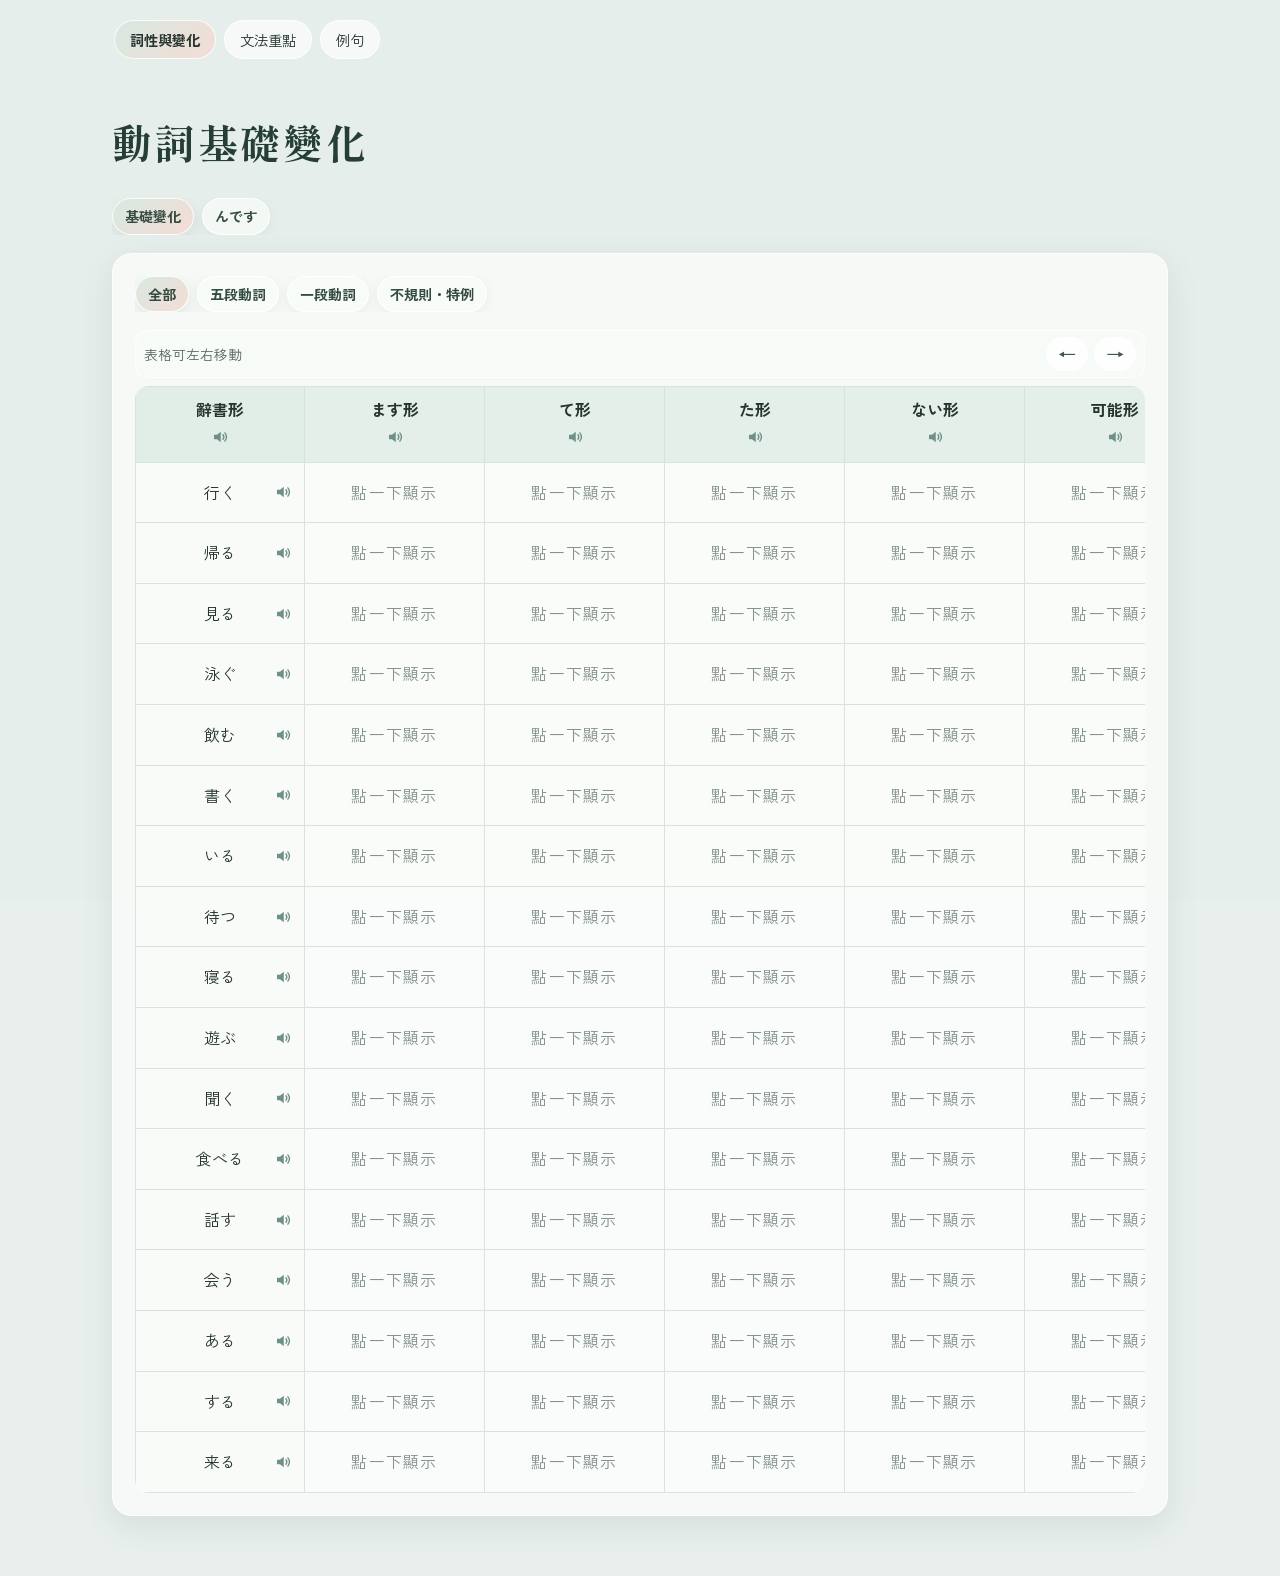
==== commit 24429d54: "1112更新 -移除練習與練習紀錄功能 -新增其他詞性變化" ====
--- a/index.html
+++ b/index.html
@@ -4,7 +4,7 @@
   <head>
     <meta charset="utf-8">
     <meta name="viewport" content="width=device-width, initial-scale=1, viewport-fit=cover">
-    <title>日文文法複習系統</title>
+    <title>日文文法筆記</title>
     <link rel="icon" type="image/png" href="Japanese/grammar-icon.png">
     <link rel="apple-touch-icon" href="Japanese/grammar-icon.png">
     <link rel="stylesheet"
@@ -565,10 +565,38 @@
         white-space: nowrap;
       }
 
-      .table-note {
+      .table-scroll-tools {
+        position: sticky;
+        top: 8px;
+        z-index: 8;
+        display: flex;
+        align-items: center;
+        justify-content: space-between;
+        gap: 12px;
+        margin: 0 0 8px;
+        padding: 6px 8px;
+        border: 1px solid rgba(255, 255, 255, .78);
+        border-radius: 12px;
+        background: rgba(248, 251, 248, .9);
+        -webkit-backdrop-filter: blur(10px);
+        backdrop-filter: blur(10px);
+      }
+
+      .table-scroll-label {
         color: var(--sub);
-        font-size: .92rem;
-        margin: 0 0 14px;
+        font-size: .86rem;
+      }
+
+      .table-scroll-buttons {
+        display: flex;
+        gap: 6px;
+      }
+
+      .scroll-control {
+        min-width: 42px;
+        padding: 4px 10px !important;
+        font-size: 1.15rem;
+        line-height: 1.3;
       }
 
       .table-scroll {
@@ -590,7 +618,7 @@
         border-spacing: 0;
         table-layout: fixed;
         width: 100%;
-        min-width: 890px;
+        min-width: 1610px;
         background: rgba(255, 255, 255, .5);
       }
 
@@ -839,31 +867,34 @@
         font-weight: 700;
       }
 
+      .lesson-notes {
+        margin: 0 0 18px;
+        padding-left: 1.4em;
+        color: var(--sub);
+        line-height: 1.7;
+      }
+
       .reference-scroll {
         width: 100%;
         overflow-x: auto;
         -webkit-overflow-scrolling: touch;
       }
 
-      .reference-table,
-      .progress-table {
+      .reference-table {
         width: 100%;
         border-collapse: collapse;
         background: rgba(255, 255, 255, .45);
       }
 
       .reference-table th,
-      .reference-table td,
-      .progress-table th,
-      .progress-table td {
+      .reference-table td {
         padding: 10px 12px;
         border: 1px solid var(--line);
         text-align: left;
         vertical-align: top;
       }
 
-      .reference-table th,
-      .progress-table th {
+      .reference-table th {
         background: rgba(220, 235, 228, .72);
         white-space: nowrap;
       }
@@ -888,151 +919,12 @@
         color: var(--sub);
       }
 
-      .lesson-actions {
-        display: flex;
-        flex-wrap: wrap;
-        gap: 9px;
-        margin-top: 20px;
-      }
-
-      .exercise-setup {
-        display: grid;
-        grid-template-columns: repeat(auto-fit, minmax(min(100%, 220px), 1fr));
-        gap: 14px;
-        align-items: end;
-      }
-
-      .field-label {
-        display: grid;
-        gap: 6px;
+      .example-note,
+      .example-source {
+        display: block;
+        margin-top: 8px;
         color: var(--sub);
-        font-size: .9rem;
-      }
-
-      .field-control {
-        width: 100%;
-        min-height: 44px;
-        padding: 9px 11px;
-        border: 1px solid rgba(135, 164, 151, .48);
-        border-radius: 10px;
-        background: rgba(255, 255, 255, .82);
-        color: var(--ink);
-        font: inherit;
-      }
-
-      .exercise-setup .btn {
-        justify-self: start;
-      }
-
-      .question-panel {
-        max-width: 760px;
-        margin: 0 auto;
-      }
-
-      .question-meta {
-        display: flex;
-        justify-content: space-between;
-        gap: 10px;
-        color: var(--sub);
-        font-size: .9rem;
-      }
-
-      .question-prompt {
-        margin: 20px 0;
-        line-height: 1.55;
-      }
-
-      .choice-list {
-        display: grid;
-        gap: 10px;
-      }
-
-      .choice-button {
-        padding: 12px 14px;
-        border: 1px solid var(--line);
-        border-radius: 10px;
-        background: rgba(255, 255, 255, .72);
-        color: var(--ink);
-        font: inherit;
-        text-align: left;
-        cursor: pointer;
-      }
-
-      .choice-button:hover {
-        background: rgba(215, 233, 225, .7);
-      }
-
-      .answer-form {
-        display: flex;
-        flex-wrap: wrap;
-        gap: 9px;
-      }
-
-      .answer-input {
-        flex: 1 1 220px;
-      }
-
-      .answer-feedback {
-        font-weight: 700;
-        font-size: 1.15rem;
-      }
-
-      .answer-feedback.correct {
-        color: #477d65;
-      }
-
-      .answer-feedback.incorrect {
-        color: #a75e55;
-      }
-
-      .correct-answer {
-        font-weight: 700;
-      }
-
-      .result-score {
-        font-size: 1.4rem;
-        font-weight: 700;
-      }
-
-      .progress-summary {
-        display: grid;
-        grid-template-columns: repeat(auto-fit, minmax(130px, 1fr));
-        gap: 10px;
-        margin-bottom: 14px;
-      }
-
-      .progress-card {
-        padding: 14px;
-        border: 1px solid rgba(135, 164, 151, .24);
-        border-radius: 12px;
-        background: rgba(255, 255, 255, .58);
-        font-weight: 700;
-      }
-
-      .progress-date {
-        color: var(--sub);
-      }
-
-      .learning-note {
-        margin: 16px 0;
-        padding: 14px 16px;
-        border: 1px solid rgba(135, 164, 151, .35);
-        border-radius: 12px;
-        background: rgba(225, 238, 232, .58);
-      }
-
-      .learning-note h3 {
-        margin: 0 0 6px;
-        font-size: 1rem;
-      }
-
-      .learning-note p {
-        margin: 0;
-        color: var(--sub);
-      }
-
-      .progress-table {
-        min-width: 520px;
+        font-size: .86rem;
       }
 
       .conjugation-table {
@@ -1127,7 +1019,7 @@
         }
 
         .study-table {
-          min-width: 794px
+        min-width: 1450px
         }
 
         .study-table col:first-child {
@@ -1184,38 +1076,30 @@
           padding: 16px 13px
         }
 
-        .lesson-actions .btn {
-          padding: 9px 14px
-        }
-
-        .question-meta {
-          font-size: .82rem
-        }
       }
     </style>
   </head>
 
   <body>
     <div class="app-nav-shell">
-      <nav class="app-navigation" id="app-navigation" aria-label="日文文法複習導覽">
-        <button class="nav-link active" type="button" data-app-page="ndesu" aria-current="page">型態變化</button>
-        <button class="nav-link" type="button" data-app-page="grammar" aria-current="false">文法</button>
-        <button class="nav-link" type="button" data-app-page="exercise" aria-current="false">練習</button>
-        <button class="nav-link" type="button" data-app-page="progress" aria-current="false">學習紀錄</button>
+      <nav class="app-navigation" id="app-navigation" aria-label="日文文法筆記導覽">
+        <button class="nav-link active" type="button" data-app-page="ndesu" aria-current="page">詞性與變化</button>
+        <button class="nav-link" type="button" data-app-page="grammar" aria-current="false">文法重點</button>
+        <button class="nav-link" type="button" data-app-page="examples" aria-current="false">例句</button>
       </nav>
     </div>
     <main class="study-wrap" id="ndesu-view">
       <header class="study-head">
-        <h1 id="study-heading">～んです 變形練習</h1>
+        <h1 id="study-heading">動詞基礎變化</h1>
 
       </header>
-      <nav class="category-tabs" id="study-modes" role="tablist" aria-label="練習類型">
+      <nav class="category-tabs" id="study-modes" role="tablist" aria-label="內容類型">
+        <button class="chip" type="button" role="tab" aria-selected="true" aria-pressed="true"
+          data-study-mode="conjugation">基礎變化</button>
         <button class="chip" type="button" role="tab" aria-selected="false" aria-pressed="false"
-          data-study-mode="conjugation">て・た・ない・ます形</button>
-        <button class="chip" type="button" role="tab" aria-selected="true" aria-pressed="true"
           data-study-mode="ndesu">んです</button>
       </nav>
-      <section class="study-panel" aria-label="～んです變形表">
+      <section class="study-panel" aria-label="動詞基礎變化表" hidden>
         <nav class="category-tabs" id="categories" role="tablist" aria-label="文法類別"></nav>
 
         <div class="table-scroll">
@@ -1265,13 +1149,13 @@
           </table>
         </div>
       </section>
-      <section class="study-panel" id="conjugation-panel" aria-label="動詞變形表" hidden>
+      <section class="study-panel" id="conjugation-panel" aria-label="動詞基礎變化表">
         <div id="conjugation-content"></div>
       </section>
     </main>
     <main class="study-wrap" id="review-view" hidden>
       <header class="study-head">
-        <h1 id="review-heading">文法複習</h1>
+        <h1 id="review-heading">文法筆記</h1>
       </header>
       <section class="study-panel">
         <div id="review-content"></div>
@@ -1391,8 +1275,6 @@
       })();
     </script>
     <script src="Japanese/grammar/grammar-data.js"></script>
-    <script src="Japanese/exercises/question-data.js"></script>
-    <script src="Japanese/progress/learning-records.js"></script>
     <script src="Japanese/app.js"></script>
   </body>
 
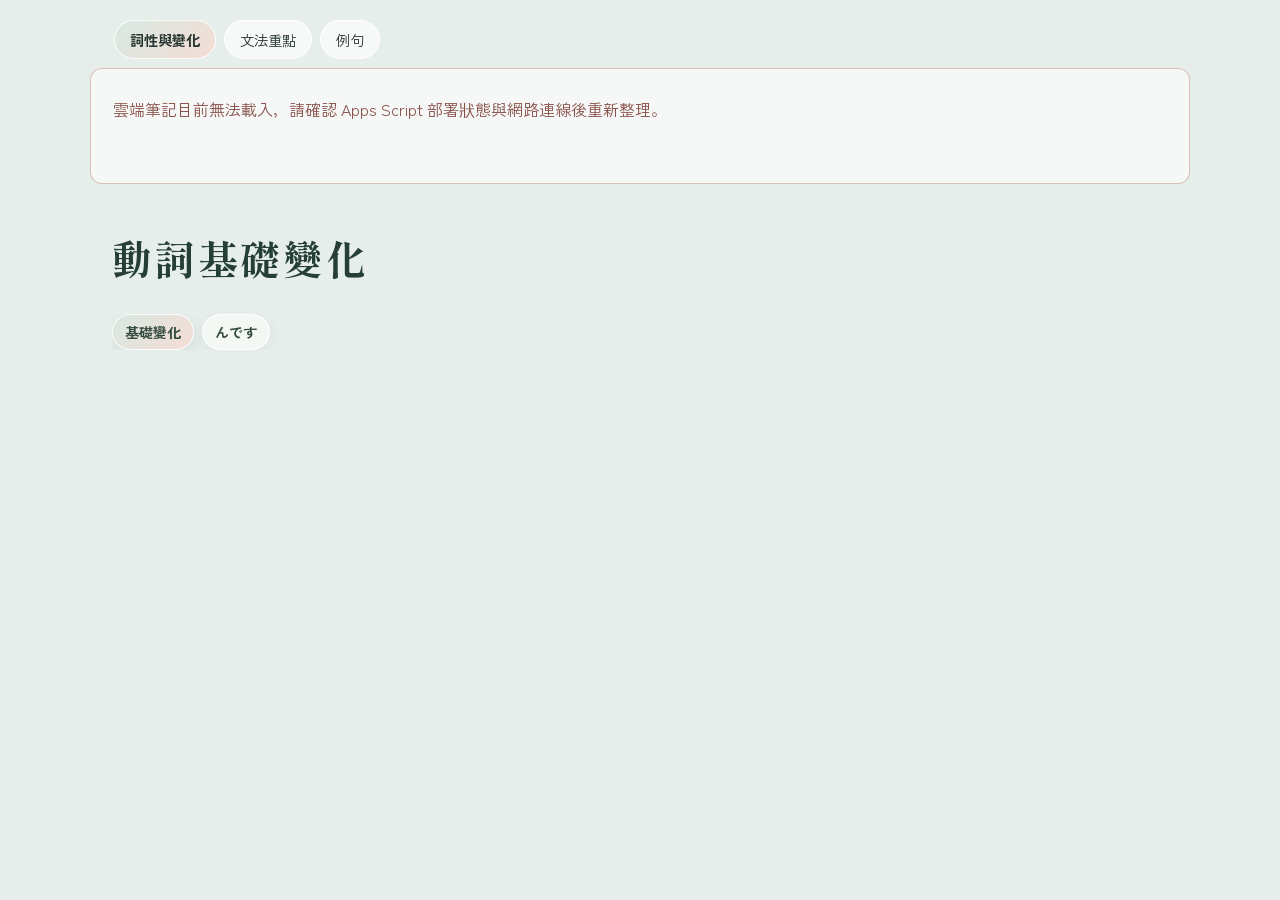
==== commit 2cebb6cd: "移除本地資料庫" ====
--- a/index.html
+++ b/index.html
@@ -501,6 +501,20 @@
         display: none !important
       }
 
+      .data-status {
+        margin: 12px 0;
+        padding: 12px 14px;
+        border: 1px solid rgba(135, 164, 151, .3);
+        border-radius: 12px;
+        background: rgba(248, 251, 248, .82);
+        color: var(--sub);
+      }
+
+      .data-status.error {
+        color: #8a514b;
+        border-color: rgba(176, 109, 99, .4);
+      }
+
       /* Dictionary-form study table */
       .study-wrap {
         max-width: 1100px;
@@ -1088,6 +1102,7 @@
         <button class="nav-link" type="button" data-app-page="examples" aria-current="false">例句</button>
       </nav>
     </div>
+    <div class="data-status study-wrap" id="data-status" role="status" aria-live="polite">正在讀取雲端筆記…</div>
     <main class="study-wrap" id="ndesu-view">
       <header class="study-head">
         <h1 id="study-heading">動詞基礎變化</h1>
@@ -1149,7 +1164,7 @@
           </table>
         </div>
       </section>
-      <section class="study-panel" id="conjugation-panel" aria-label="動詞基礎變化表">
+      <section class="study-panel" id="conjugation-panel" aria-label="動詞基礎變化表" hidden>
         <div id="conjugation-content"></div>
       </section>
     </main>
@@ -1161,120 +1176,8 @@
         <div id="review-content"></div>
       </section>
     </main>
-    <script>
-      (function () {
-        var groups = [
-          {
-            id: 'verb', label: '動詞', rows: [
-              ['行きます', '行く', '行かない', '行った', '行かなかった', 'いきます', 'いく'],
-              ['帰（かえ）ります', '帰る', '帰らない', '帰った', '帰らなかった', 'かえります', 'かえる'],
-              ['見（み）ます', 'みる', 'みない', 'みた', 'みなかった', 'みます', 'みる'],
-              ['泳（およ）ぎます', 'およぐ', 'およがない', 'およいだ', 'およがなかった', 'およぎます', 'およぐ'],
-              ['飲（の）みます', 'のむ', 'のまない', 'のんだ', 'のまなかった', 'のみます', 'のむ'],
-              ['書（か）きます', 'かく', 'かかない', 'かいた', 'かかなかった', 'かきます', 'かく'],
-              ['います', 'いる', 'いない', 'いた', 'いなかった', 'います', 'いる'],
-              ['待（ま）ちます', 'まつ', 'またない', 'まった', 'またなかった', 'まちます', 'まつ'],
-              ['寝（ね）ます', 'ねる', 'ねない', 'ねた', 'ねなかった', 'ねます', 'ねる'],
-              ['遊（あそ）びます', 'あそぶ', 'あそばない', 'あそんだ', 'あそばなかった', 'あそびます', 'あそぶ'],
-              ['聞（き）きます', 'きく', 'きかない', 'きいた', 'きかなかった', 'ききます', 'きく'],
-              ['食（た）べます', 'たべる', 'たべない', 'たべた', 'たべなかった', 'たべます', 'たべる'],
-              ['話（はな）します', 'はなす', 'はなさない', 'はなした', 'はなさなかった', 'はなします', 'はなす'],
-              ['会（あ）います', 'あう', 'あわない', 'あった', 'あわなかった', 'あいます', 'あう'],
-              ['します', 'する', 'しない', 'した', 'しなかった', 'します', 'する'],
-              ['来（き）ます', 'くる', 'こない', 'きた', 'こなかった', 'きます', 'くる']
-            ]
-          },
-          { id: 'special', label: 'あります・特例', rows: [['あります', 'ある', 'ない', 'あった', 'なかった', 'あります', 'ある']] },
-          {
-            id: 'iadj', label: 'い形容詞', rows: [
-              ['ほしいです', 'ほしい', 'ほしくない', 'ほしかった', 'ほしくなかった', 'ほしいです', 'ほしい'],
-              ['食（た）べたいです', 'たべたい', 'たべたくない', 'たべたかった', 'たべたくなかった', 'たべたいです', 'たべたい'],
-              ['いいです', 'いい', 'よくない', 'よかった', 'よくなかった', 'いいです', 'いい'],
-              ['小さいです', 'ちいさい', 'ちいさくない', 'ちいさかった', 'ちいさくなかった', 'ちいさいです', 'ちいさい']
-            ]
-          },
-          {
-            id: 'naadj', label: 'な形容詞', rows: [
-              ['綺麗（きれい）です', 'きれい', 'きれいじゃない', 'きれいだった', 'きれいじゃなかった', 'きれいです', 'きれい'],
-              ['静かです', 'しずか', 'しずかじゃない', 'しずかだった', 'しずかじゃなかった', 'しずかです', 'しずか'],
-              ['暇（ひま）です', 'ひま', 'ひまじゃない', 'ひまだった', 'ひまじゃなかった', 'ひまです', 'ひま']
-            ]
-          }
-        ];
-        var active = groups[0];
-        function japaneseUtterance(text) {
-          var utterance = new SpeechSynthesisUtterance(text);
-          utterance.lang = 'ja-JP'; utterance.rate = 0.94; utterance.pitch = 1;
-          var voices = window.speechSynthesis.getVoices();
-          var japaneseVoices = voices.filter(function (voice) { return /^ja(-|$)/i.test(voice.lang); });
-          japaneseVoices.sort(function (a, b) {
-            var score = function (voice) { return (voice.lang.toLowerCase() === 'ja-jp' ? 2 : 0) + (voice.localService ? 1 : 0); };
-            return score(b) - score(a);
-          });
-          if (japaneseVoices.length) utterance.voice = japaneseVoices[0];
-          return utterance;
-        }
-        function speak(text) {
-          if (!('speechSynthesis' in window)) return;
-          window.speechSynthesis.cancel();
-          window.speechSynthesis.speak(japaneseUtterance(text));
-        }
-        function speakList(items) {
-          if (!('speechSynthesis' in window) || !items.length) return;
-          window.speechSynthesis.cancel();
-          items.forEach(function (text) { window.speechSynthesis.speak(japaneseUtterance(text)); });
-        }
-        function speakThen(dictionaryForm, conjugatedForm) {
-          if (!('speechSynthesis' in window)) return;
-          window.speechSynthesis.cancel();
-          [dictionaryForm, conjugatedForm].forEach(function (text) {
-            window.speechSynthesis.speak(japaneseUtterance(text));
-          });
-        }
-        function button(text, label, handler, extra) {
-          var b = document.createElement('button'); b.type = 'button'; b.className = extra || 'cell-button';
-          if (extra === 'speaker') b.innerHTML = '<svg viewBox="0 0 24 24" aria-hidden="true"><path d="M4 9v6h4l5 4V5L8 9H4Z" fill="currentColor"/><path d="M16 9a5 5 0 0 1 0 6M18.5 6.5a9 9 0 0 1 0 11" fill="none" stroke="currentColor" stroke-width="1.8" stroke-linecap="round"/></svg>';
-          else b.textContent = text;
-          b.setAttribute('aria-label', label); if (typeof handler === 'function') b.addEventListener('click', handler); return b;
-        }
-        function renderTabs() {
-          var nav = document.getElementById('categories'); nav.innerHTML = '';
-          groups.forEach(function (g) {
-            var b = button(g.label, g.label, function () { active = g; render(); }, 'chip');
-            b.setAttribute('role', 'tab'); b.setAttribute('aria-selected', g === active ? 'true' : 'false'); b.setAttribute('aria-pressed', g === active ? 'true' : 'false'); nav.appendChild(b);
-          });
-        }
-        function render() {
-          renderTabs(); var tbody = document.getElementById('tableRows'); tbody.innerHTML = '';
-          active.rows.forEach(function (row) {
-            var tr = document.createElement('tr'), base = document.createElement('td');
-            var word = document.createElement('span'); word.className = 'row-word'; word.textContent = row[6]; base.appendChild(word);
-            var audio = button('🔊', '播放 ' + row[6], function () { speak(row[6]); }, 'speaker'); base.appendChild(audio); tr.appendChild(base);
-            for (var i = 1; i <= 4; i++) {
-              var td = document.createElement('td'), form = row[i] + 'んです';
-              var cell = button('', '', '', 'cell-button');
-              cell.setAttribute('aria-label', '顯示並播放變形'); cell.innerHTML = '<span class="masked">點一下顯示</span>';
-              cell.addEventListener('click', function (target, btn) { return function () { btn.textContent = target; btn.setAttribute('aria-label', '播放 ' + target); btn.onclick = function () { speak(target); }; speakThen(row[6], target); }; }(form, cell));
-              td.appendChild(cell); tr.appendChild(td);
-            }
-            tbody.appendChild(tr);
-          });
-        }
-        document.querySelectorAll('.column-speaker').forEach(function (control) {
-          control.addEventListener('click', function () {
-            var column = Number(control.dataset.column);
-            var items = [];
-            active.rows.forEach(function (row) {
-              if (column === 0) items.push(row[6]);
-              else items.push(row[6], row[column] + 'んです');
-            });
-            speakList(items);
-          });
-        });
-        render();
-      })();
-    </script>
-    <script src="Japanese/grammar/grammar-data.js"></script>
+    <script src="Japanese/app-config.js"></script>
+    <script src="Japanese/data-source.js"></script>
     <script src="Japanese/app.js"></script>
   </body>
 
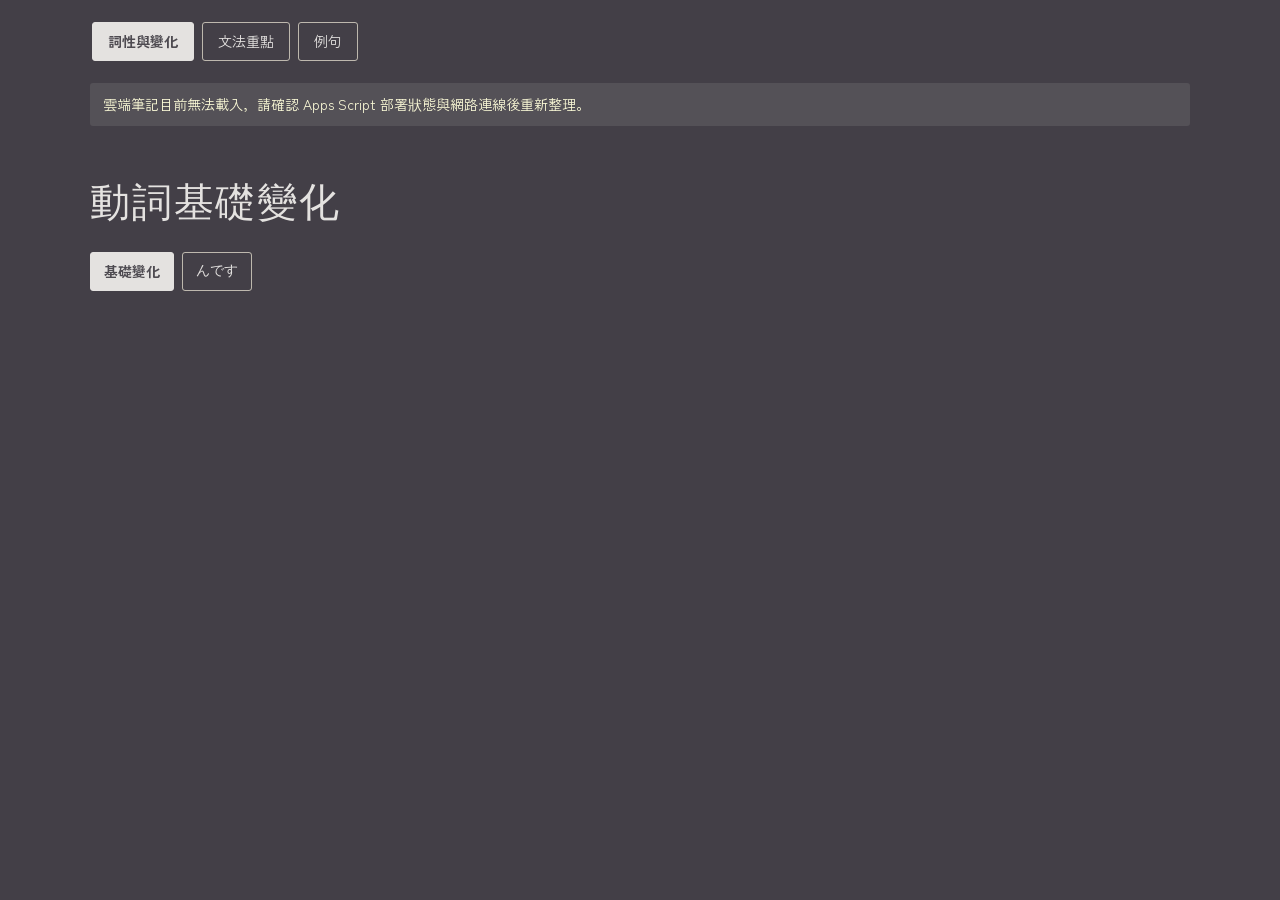
==== commit e9167496: "新增例句朗讀&網站風格改深色" ====
--- a/index.html
+++ b/index.html
@@ -9,1089 +9,7 @@
     <link rel="apple-touch-icon" href="Japanese/grammar-icon.png">
     <link rel="stylesheet"
       href="https://fonts.googleapis.com/css2?family=Shippori+Mincho:wght@500;700&family=Zen+Kaku+Gothic+New:wght@400;700&display=swap">
-    <style>
-      :root {
-        color-scheme: light;
-        --paper: #e8efec;
-        --card: #f8fbf8;
-        --ink: #26352f;
-        --sub: #566960;
-        --line: #d7e3dd;
-        --indigo: #6d9188;
-        --seal: #c98279;
-        --ok: #5c907b;
-        --w1: #f8d6d6;
-        --w2: #fbe3c4;
-        --w3: #e2dcf3;
-        --veil: rgba(223, 234, 230, .20);
-        box-sizing: border-box;
-        padding-top: env(safe-area-inset-top, 0px);
-        padding-bottom: env(safe-area-inset-bottom, 0px)
-      }
-
-
-      *,
-      *::before,
-      *::after {
-        box-sizing: inherit
-      }
-
-      html {
-        scroll-padding-top: env(safe-area-inset-top, 0px)
-      }
-
-      body {
-        margin: 0;
-        background: linear-gradient(var(--veil), var(--veil)), url('https://i.pinimg.com/736x/65/69/4f/65694f7cabaa8c0e73f5e8ad018c48cc.jpg') center/cover no-repeat var(--paper);
-        background-attachment: fixed;
-        color: var(--ink);
-        font-family: "Zen Kaku Gothic New", "Hiragino Sans", "Noto Sans TC", "PingFang TC", "Microsoft JhengHei", sans-serif;
-        line-height: 1.6;
-        min-height: 100vh
-      }
-
-      main {
-        max-width: 520px;
-        margin: 0 auto;
-        padding: 24px 18px 40px
-      }
-
-      h1 {
-        font-family: "Shippori Mincho", "Hiragino Mincho ProN", "Noto Serif TC", serif;
-        font-size: 2rem;
-        margin: 8px 0 4px;
-        letter-spacing: .04em
-      }
-
-      p.lead {
-        color: var(--ink);
-        margin: 0 0 22px
-      }
-
-      .chips {
-        display: flex;
-        gap: 8px;
-        flex-wrap: wrap;
-        margin: 10px 0 22px
-      }
-
-      .chip {
-        border: 1px solid rgba(255, 255, 255, .85);
-        background: rgba(255, 255, 255, .55);
-        color: var(--ink);
-        padding: 8px 18px;
-        border-radius: 9px;
-        font: inherit;
-        cursor: pointer;
-        box-shadow: 0 2px 8px rgba(90, 110, 120, .12)
-      }
-
-      .chip[aria-pressed="true"] {
-        border-color: transparent;
-        background: linear-gradient(135deg, #f6c3a6, #f3a9b4);
-        color: var(--ink);
-        font-weight: 500
-      }
-
-      button:focus-visible,
-      input:focus-visible {
-        outline: 3px solid var(--indigo);
-        outline-offset: 2px
-      }
-
-      .btn {
-        background: linear-gradient(135deg, #f6c3a6, #f3a9b4);
-        color: var(--ink);
-        border: 0;
-        border-radius: 9px;
-        padding: 12px 26px;
-        font: inherit;
-        font-weight: 700;
-        cursor: pointer;
-        box-shadow: 0 4px 14px rgba(200, 110, 110, .25)
-      }
-
-      .btn:active {
-        transform: scale(.98)
-      }
-
-      .btn.ghost {
-        background: rgba(255, 255, 255, .5);
-        color: var(--ink);
-        border: 1px solid rgba(255, 255, 255, .85);
-        box-shadow: none
-      }
-
-      .hud {
-        display: flex;
-        justify-content: space-between;
-        align-items: center;
-        color: var(--ink);
-        font-size: .95rem;
-        margin-bottom: 8px
-      }
-
-      .bar {
-        height: 8px;
-        background: rgba(255, 255, 255, .55);
-        border-radius: 9px;
-        overflow: hidden;
-        margin-bottom: 18px
-      }
-
-      .bar i {
-        display: block;
-        height: 100%;
-        width: 0;
-        background: linear-gradient(90deg, #f3b79f, #9fc3d6);
-        border-radius: 9px;
-        transition: width .3s
-      }
-
-      .card,
-      #home,
-      #end {
-        background: color-mix(in srgb, var(--card) 78%, transparent);
-        -webkit-backdrop-filter: blur(12px);
-        backdrop-filter: blur(12px);
-        border: 1px solid rgba(255, 255, 255, .7);
-        border-radius: 9px;
-        padding: 24px 22px;
-        position: relative;
-        box-shadow: 0 10px 32px rgba(80, 100, 110, .16)
-      }
-
-      .word {
-        font-family: "Shippori Mincho", "Hiragino Mincho ProN", "Noto Serif TC", serif;
-        font-size: 2.6rem;
-        font-weight: 700;
-        line-height: 1.2;
-        margin: 0
-      }
-
-      .kana {
-        color: var(--sub);
-        margin: 2px 0 0
-      }
-
-      .mean {
-        color: var(--sub);
-        font-size: .95rem
-      }
-
-      .target {
-        margin: 16px 0 12px;
-        font-size: 1.1rem
-      }
-
-      .target b {
-        background: linear-gradient(transparent 58%, rgba(246, 180, 150, .7) 58%);
-        padding: 0 2px
-      }
-
-      .row {
-        display: flex;
-        gap: 8px
-      }
-
-      input[type=text] {
-        flex: 1;
-        min-width: 0;
-        font: inherit;
-        font-size: 1.3rem;
-        padding: 10px 16px;
-        border: 1px solid rgba(255, 255, 255, .9);
-        border-radius: 9px;
-        background: rgba(255, 255, 255, .7);
-        box-shadow: inset 0 1px 4px rgba(90, 110, 120, .14);
-        color: var(--ink);
-        font-family: "Zen Kaku Gothic New", "Hiragino Sans", "Noto Sans TC", "PingFang TC", "Microsoft JhengHei", sans-serif
-      }
-
-      .fb {
-        margin-top: 16px;
-        display: none
-      }
-
-      .fb.show {
-        display: block
-      }
-
-      .stamp {
-        position: absolute;
-        top: 16px;
-        right: 16px;
-        width: 64px;
-        height: 60px;
-        background: rgba(240, 160, 140, .75);
-        color: #7a2a1e;
-        border-radius: 58% 42% 55% 45%/50% 55% 45% 50%;
-        display: none;
-        align-items: center;
-        justify-content: center;
-        font-family: "Shippori Mincho", serif;
-        font-weight: 700;
-        font-size: 1.2rem;
-        transform: rotate(-10deg)
-      }
-
-      .stamp.ok {
-        background: rgba(160, 208, 184, .8);
-        color: #1d5a40
-      }
-
-      .stamp.show {
-        display: flex;
-        animation: press .18s ease-out
-      }
-
-      @keyframes press {
-        from {
-          transform: rotate(-10deg) scale(1.7);
-          opacity: 0
-        }
-
-        to {
-          transform: rotate(-10deg) scale(1);
-          opacity: 1
-        }
-      }
-
-      .ans {
-        font-size: 1.4rem;
-        font-weight: 700;
-        margin: 0 0 4px
-      }
-
-      .rule {
-        color: var(--sub);
-        margin: 0 0 12px
-      }
-
-      .big {
-        font-family: "Shippori Mincho", serif;
-        font-size: 3.2rem;
-        font-weight: 700;
-        margin: 6px 0
-      }
-
-      .rev {
-        list-style: none;
-        padding: 0;
-        margin: 14px 0
-      }
-
-      .rev li {
-        padding: 10px 0;
-        border-top: 1px solid var(--line)
-      }
-
-      .rev small {
-        color: var(--sub);
-        display: block
-      }
-
-      .shake {
-        animation: sh .3s
-      }
-
-      @keyframes sh {
-        25% {
-          transform: translateX(-6px)
-        }
-
-        75% {
-          transform: translateX(6px)
-        }
-      }
-
-      @media (prefers-reduced-motion:reduce) {
-
-        .stamp.show,
-        .shake {
-          animation: none
-        }
-
-        .bar i {
-          transition: none
-        }
-      }
-
-
-
-      /* 水彩花朵背景搭配：霧藍綠 × 奶油白 × 柔珊瑚 */
-      main {
-        max-width: 560px;
-        padding: 34px 20px 48px;
-      }
-
-      h1 {
-        color: #263f36;
-        font-size: clamp(1.75rem, 5vw, 2.1rem);
-        letter-spacing: .07em;
-      }
-
-      p.lead {
-        color: #465d53;
-      }
-
-      #home,
-      #end,
-      .card {
-        background: rgba(250, 253, 250, .78);
-        border: 1px solid rgba(255, 255, 255, .82);
-        border-radius: 22px;
-        box-shadow: 0 16px 42px rgba(71, 103, 93, .13), inset 0 1px 0 rgba(255, 255, 255, .72);
-        -webkit-backdrop-filter: blur(18px);
-        backdrop-filter: blur(18px);
-      }
-
-      #home,
-      #end {
-        padding: 28px 26px;
-      }
-
-      .chip {
-        border: 1px solid rgba(255, 255, 255, .9);
-        background: rgba(249, 252, 249, .72);
-        color: #344b40;
-        border-radius: 999px;
-        padding: 9px 17px;
-        box-shadow: 0 3px 12px rgba(75, 110, 99, .08);
-        transition: transform .18s ease, background .18s ease, box-shadow .18s ease;
-      }
-
-      .chip:hover {
-        transform: none;
-      }
-
-      .chip[aria-pressed="true"] {
-        background: linear-gradient(135deg, #d7e9e1, #f4dcd5);
-        color: #263f36;
-        border-color: rgba(255, 255, 255, .9);
-        box-shadow: 0 5px 14px rgba(103, 145, 130, .16);
-      }
-
-      .btn {
-        border-radius: 999px;
-        padding: 11px 24px;
-        color: #293f35;
-        background: linear-gradient(135deg, #d7e9e1, #f1d9d2);
-        box-shadow: 0 6px 16px rgba(104, 145, 130, .17);
-        transition: transform .18s ease, box-shadow .18s ease, filter .18s ease;
-      }
-
-      .btn:hover {
-        transform: translateY(-1px);
-        box-shadow: 0 8px 20px rgba(104, 145, 130, .22);
-        filter: saturate(1.04);
-      }
-
-      .btn:active {
-        transform: translateY(0) scale(.98);
-      }
-
-      .btn.ghost {
-        background: rgba(255, 255, 255, .72);
-        color: #40584d;
-        border-color: rgba(255, 255, 255, .9);
-      }
-
-      .hud {
-        color: #3d554a;
-        font-size: .9rem;
-      }
-
-      .bar {
-        height: 7px;
-        background: rgba(255, 255, 255, .72);
-        border-radius: 99px;
-      }
-
-      .bar i {
-        background: linear-gradient(90deg, #a9cdbd, #e9bdb2);
-        border-radius: 99px;
-      }
-
-      .word {
-        color: #263f36;
-      }
-
-      .kana,
-      .mean {
-        color: #596d63;
-      }
-
-      .target b {
-        background: linear-gradient(transparent 60%, rgba(225, 190, 177, .62) 60%);
-      }
-
-      input[type=text] {
-        border: 1px solid rgba(255, 255, 255, .96);
-        border-radius: 14px;
-        background: rgba(255, 255, 255, .78);
-        box-shadow: inset 0 1px 4px rgba(80, 115, 102, .08);
-      }
-
-      input[type=text]:focus {
-        border-color: #a7c8b9;
-        background: rgba(255, 255, 255, .94);
-      }
-
-      .stamp {
-        background: rgba(231, 190, 178, .9);
-        color: #87564c;
-        transform: rotate(-7deg);
-      }
-
-      .stamp.ok {
-        background: rgba(182, 215, 198, .94);
-        color: #426c59;
-      }
-
-      .stamp.show {
-        animation: press .18s ease-out;
-      }
-
-      .ans {
-        color: #456258;
-      }
-
-      .rule {
-        color: #596d63;
-      }
-
-      .rev li {
-        border-color: rgba(135, 164, 151, .22);
-      }
-
-      .rev small {
-        color: #596d63;
-      }
-
-      button:focus-visible,
-      input:focus-visible {
-        outline: 3px solid rgba(109, 145, 136, .55);
-        outline-offset: 3px;
-      }
-
-      @media (max-width: 520px) {
-        main {
-          padding: 22px 14px 34px;
-        }
-
-        #home,
-        #end,
-        .card {
-          padding: 22px 18px;
-          border-radius: 19px;
-        }
-
-        .row {
-          align-items: stretch;
-        }
-
-        .row .btn {
-          padding-left: 18px;
-          padding-right: 18px;
-        }
-      }
-
-      [hidden] {
-        display: none !important
-      }
-
-      .data-status {
-        margin: 12px 0;
-        padding: 12px 14px;
-        border: 1px solid rgba(135, 164, 151, .3);
-        border-radius: 12px;
-        background: rgba(248, 251, 248, .82);
-        color: var(--sub);
-      }
-
-      .data-status.error {
-        color: #8a514b;
-        border-color: rgba(176, 109, 99, .4);
-      }
-
-      /* Dictionary-form study table */
-      .study-wrap {
-        max-width: 1100px;
-        margin: 0 auto;
-        padding: 28px 22px 60px;
-      }
-
-      .study-head {
-        margin: 14px 0 24px;
-      }
-
-      .study-head h1 {
-        font-size: clamp(1.8rem, 4vw, 2.5rem);
-      }
-
-      .study-head p {
-        color: var(--sub);
-        margin: 8px 0 0;
-      }
-
-      .study-panel {
-        background: color-mix(in srgb, var(--card) 86%, transparent);
-        border: 1px solid rgba(255, 255, 255, .8);
-        border-radius: 20px;
-        padding: 22px;
-        box-shadow: 0 10px 32px rgba(80, 100, 110, .12);
-      }
-
-      .category-title {
-        font-size: 1.05rem;
-        margin: 0 0 10px;
-        color: var(--ink);
-      }
-
-      .category-tabs {
-        display: flex;
-        flex-wrap: nowrap;
-        gap: 8px;
-        margin-bottom: 18px;
-        overflow-x: auto;
-        overflow-y: hidden;
-        -webkit-overflow-scrolling: touch;
-        overscroll-behavior-x: contain;
-        touch-action: pan-x;
-        scrollbar-width: none;
-      }
-
-      .category-tabs::-webkit-scrollbar {
-        display: none;
-      }
-
-      .category-tabs .chip {
-        flex: 0 0 auto;
-      }
-
-      .category-tabs .chip {
-        border-radius: 999px;
-        color: #344b40;
-        font-weight: 700;
-        font-size: .88rem;
-        padding: 6px 12px;
-        white-space: nowrap;
-      }
-
-      .table-scroll-tools {
-        position: sticky;
-        top: 8px;
-        z-index: 8;
-        display: flex;
-        align-items: center;
-        justify-content: space-between;
-        gap: 12px;
-        margin: 0 0 8px;
-        padding: 6px 8px;
-        border: 1px solid rgba(255, 255, 255, .78);
-        border-radius: 12px;
-        background: rgba(248, 251, 248, .9);
-        -webkit-backdrop-filter: blur(10px);
-        backdrop-filter: blur(10px);
-      }
-
-      .table-scroll-label {
-        color: var(--sub);
-        font-size: .86rem;
-      }
-
-      .table-scroll-buttons {
-        display: flex;
-        gap: 6px;
-      }
-
-      .scroll-control {
-        min-width: 42px;
-        padding: 4px 10px !important;
-        font-size: 1.15rem;
-        line-height: 1.3;
-      }
-
-      .table-scroll {
-        display: block;
-        width: 100%;
-        max-width: 100%;
-        overflow-x: auto;
-        overflow-y: hidden;
-        border-radius: 14px;
-        -webkit-overflow-scrolling: touch;
-        overscroll-behavior-x: contain;
-        touch-action: pan-x pan-y;
-        scrollbar-width: thin;
-        scrollbar-color: #9bb9aa transparent;
-      }
-
-      .study-table {
-        border-collapse: separate;
-        border-spacing: 0;
-        table-layout: fixed;
-        width: 100%;
-        min-width: 1610px;
-        background: rgba(255, 255, 255, .5);
-      }
-
-      .study-table col:first-child {
-        width: 170px;
-      }
-
-      .study-table col:not(:first-child) {
-        width: 180px;
-      }
-
-      .study-table th,
-      .study-table td {
-        padding: 12px 10px;
-        text-align: center;
-        border-right: 1px solid var(--line);
-        border-bottom: 1px solid var(--line);
-      }
-
-      .study-table th {
-        background: rgba(220, 235, 228, .72);
-        font-weight: 700;
-        white-space: normal;
-        line-height: 1.35;
-        position: sticky;
-        top: 0;
-        z-index: 2;
-      }
-
-      .study-table th:first-child,
-      .study-table td:first-child {
-        position: sticky;
-        left: 0;
-        z-index: 1;
-        background: rgba(248, 251, 248, .97);
-        text-align: center;
-        min-width: 150px;
-      }
-
-      .study-table th:first-child {
-        z-index: 5;
-        position: sticky;
-        left: 0;
-        background: #e1eee8;
-      }
-
-      .study-table td:first-child {
-        z-index: 3;
-      }
-
-      .study-table tr:first-child th {
-        border-top: 1px solid var(--line);
-      }
-
-      .study-table th:first-child,
-      .study-table td:first-child {
-        border-left: 1px solid var(--line);
-      }
-
-      .cell-button {
-        border: 0;
-        background: transparent;
-        color: var(--ink);
-        font: inherit;
-        cursor: pointer;
-        padding: 5px 7px;
-        border-radius: 8px;
-        min-width: 112px;
-      }
-
-      .cell-button:hover {
-        background: rgba(215, 233, 225, .7);
-      }
-
-      .cell-button .masked {
-        color: #84938b;
-        letter-spacing: .08em;
-      }
-
-      .speaker,
-      .column-speaker {
-        border: 0;
-        background: transparent;
-        color: var(--indigo);
-        font: inherit;
-        cursor: pointer;
-        padding: 4px 7px;
-        margin-left: 3px;
-        border-radius: 8px;
-      }
-
-      .study-table td:first-child {
-        position: sticky;
-      }
-
-      .study-table td:first-child .row-word {
-        display: block;
-        text-align: center;
-      }
-
-      .study-table td:first-child .speaker {
-        position: absolute;
-        right: 5px;
-        top: 50%;
-        transform: translateY(-50%);
-        margin: 0;
-      }
-
-      .column-speaker {
-        display: block;
-        margin: 3px auto 0;
-        font-size: .92rem;
-      }
-
-      .speaker:hover,
-      .column-speaker:hover {
-        background: rgba(215, 233, 225, .7);
-      }
-
-      .speaker svg,
-      .column-speaker svg {
-        display: block;
-        width: 18px;
-        height: 18px;
-      }
-
-      .row-word {
-        display: inline;
-      }
-
-      .empty-state {
-        padding: 28px;
-        text-align: center;
-        color: var(--sub);
-      }
-
-      .app-nav-shell {
-        max-width: 1100px;
-        margin: 0 auto;
-        padding: 16px 22px 0;
-      }
-
-      .app-navigation {
-        display: flex;
-        gap: 8px;
-        overflow-x: auto;
-        white-space: nowrap;
-        padding: 4px 2px 9px;
-        -webkit-overflow-scrolling: touch;
-        scrollbar-width: thin;
-      }
-
-      .app-navigation .nav-link {
-        flex: 0 0 auto;
-        border: 1px solid rgba(255, 255, 255, .85);
-        border-radius: 999px;
-        padding: 7px 15px;
-        background: rgba(255, 255, 255, .62);
-        color: var(--ink);
-        font: inherit;
-        font-size: .9rem;
-        cursor: pointer;
-      }
-
-      .app-navigation .nav-link.active {
-        background: linear-gradient(135deg, #d7e9e1, #f4dcd5);
-        font-weight: 700;
-      }
-
-      .review-categories {
-        display: flex;
-        flex-wrap: wrap;
-        gap: 8px;
-        margin-bottom: 18px;
-      }
-
-      .review-categories .chip {
-        font-size: .84rem;
-        padding: 6px 12px;
-      }
-
-      .pattern-grid {
-        display: grid;
-        grid-template-columns: repeat(auto-fill, minmax(min(100%, 230px), 1fr));
-        gap: 12px;
-      }
-
-      .pattern-card {
-        display: flex;
-        flex-direction: column;
-        align-items: flex-start;
-        gap: 8px;
-        width: 100%;
-        min-height: 120px;
-        padding: 16px;
-        border: 1px solid rgba(255, 255, 255, .88);
-        border-radius: 14px;
-        background: rgba(255, 255, 255, .62);
-        color: var(--ink);
-        text-align: left;
-        font: inherit;
-        cursor: pointer;
-        box-shadow: 0 4px 14px rgba(80, 100, 110, .08);
-      }
-
-      .pattern-card:hover {
-        background: rgba(255, 255, 255, .82);
-      }
-
-      .pattern-group,
-      .lesson-tags,
-      .example-tags {
-        color: var(--sub);
-        font-size: .82rem;
-      }
-
-      .pattern-connect {
-        font-size: .9rem;
-      }
-
-      .lesson-detail {
-        margin-top: 8px;
-        padding: 20px;
-        border-radius: 14px;
-        background: rgba(255, 255, 255, .58);
-      }
-
-      .lesson-detail h2 {
-        margin: 10px 0 4px;
-      }
-
-      .lesson-detail h3 {
-        margin: 22px 0 8px;
-        font-size: 1.05rem;
-      }
-
-      .lesson-detail p {
-        margin: 7px 0;
-      }
-
-      .back-button {
-        margin-bottom: 8px;
-      }
-
-      .lesson-connection {
-        font-weight: 700;
-      }
-
-      .lesson-notes {
-        margin: 0 0 18px;
-        padding-left: 1.4em;
-        color: var(--sub);
-        line-height: 1.7;
-      }
-
-      .reference-scroll {
-        width: 100%;
-        overflow-x: auto;
-        -webkit-overflow-scrolling: touch;
-      }
-
-      .reference-table {
-        width: 100%;
-        border-collapse: collapse;
-        background: rgba(255, 255, 255, .45);
-      }
-
-      .reference-table th,
-      .reference-table td {
-        padding: 10px 12px;
-        border: 1px solid var(--line);
-        text-align: left;
-        vertical-align: top;
-      }
-
-      .reference-table th {
-        background: rgba(220, 235, 228, .72);
-        white-space: nowrap;
-      }
-
-      .example-list {
-        display: grid;
-        gap: 10px;
-      }
-
-      .example-item {
-        padding: 12px 14px;
-        border: 1px solid rgba(135, 164, 151, .22);
-        border-radius: 10px;
-        background: rgba(255, 255, 255, .5);
-      }
-
-      .example-japanese {
-        font-size: 1.08rem;
-      }
-
-      .example-chinese {
-        color: var(--sub);
-      }
-
-      .example-note,
-      .example-source {
-        display: block;
-        margin-top: 8px;
-        color: var(--sub);
-        font-size: .86rem;
-      }
-
-      .conjugation-table {
-        border-collapse: separate;
-        border-spacing: 0;
-        table-layout: fixed;
-        width: 100%;
-        min-width: 520px;
-        background: rgba(255, 255, 255, .5);
-      }
-
-      .conjugation-table col:first-child {
-        width: 48%;
-      }
-
-      .conjugation-table col:last-child {
-        width: 52%;
-      }
-
-      .conjugation-table th,
-      .conjugation-table td {
-        padding: 14px 12px;
-        border-right: 1px solid var(--line);
-        border-bottom: 1px solid var(--line);
-        text-align: center;
-      }
-
-      .conjugation-table th {
-        position: sticky;
-        top: 0;
-        z-index: 2;
-        background: rgba(220, 235, 228, .88);
-        font-weight: 700;
-      }
-
-      .conjugation-table th:first-child,
-      .conjugation-table td:first-child {
-        position: sticky;
-        left: 0;
-        z-index: 3;
-        background: rgba(248, 251, 248, .97);
-      }
-
-      .conjugation-table th:first-child {
-        z-index: 5;
-        background: #e1eee8;
-      }
-
-      .conjugation-table td:first-child {
-        position: sticky;
-      }
-
-      .conjugation-table td:first-child .row-word {
-        display: block;
-        text-align: center;
-      }
-
-      .conjugation-table td:first-child .speaker {
-        position: absolute;
-        right: 5px;
-        top: 50%;
-        transform: translateY(-50%);
-        margin: 0;
-      }
-
-      .conjugation-table tr:first-child th {
-        border-top: 1px solid var(--line);
-      }
-
-      .conjugation-table th:first-child,
-      .conjugation-table td:first-child {
-        border-left: 1px solid var(--line);
-      }
-
-      @media(max-width:600px) {
-        .study-wrap {
-          padding: 18px 12px 34px
-        }
-
-        .study-panel {
-          padding: 15px 12px
-        }
-
-        .category-tabs {
-          gap: 6px
-        }
-
-        .category-tabs .chip {
-          font-size: .78rem;
-          padding-left: 8px;
-          padding-right: 8px
-        }
-
-        .study-table {
-        min-width: 1450px
-        }
-
-        .study-table col:first-child {
-          width: 138px
-        }
-
-        .study-table col:not(:first-child) {
-          width: 164px
-        }
-
-        .study-table th,
-        .study-table td {
-          padding: 10px 7px;
-          font-size: .92rem
-        }
-
-        .conjugation-table {
-          min-width: 430px
-        }
-
-        .conjugation-table th,
-        .conjugation-table td {
-          padding: 11px 8px;
-          font-size: .94rem
-        }
-
-        .cell-button {
-          min-width: 0;
-          width: 100%;
-          padding: 8px 3px;
-          overflow-wrap: anywhere
-        }
-
-        .speaker {
-          padding: 6px 3px
-        }
-
-        .study-head p {
-          font-size: .95rem
-        }
-      }
-
-      @media(max-width:600px) {
-        .app-nav-shell {
-          padding: 12px 12px 0
-        }
-
-        .app-navigation .nav-link {
-          padding: 7px 12px;
-          font-size: .84rem
-        }
-
-        .lesson-detail {
-          padding: 16px 13px
-        }
-
-      }
-    </style>
+    <link rel="stylesheet" href="Japanese/styles.css">
   </head>
 
   <body>
--- a/Japanese/styles.css
+++ b/Japanese/styles.css
@@ -0,0 +1,909 @@
+﻿:root {
+  color-scheme: dark;
+  --page: #433f47;
+  --surface: #3a383c;
+  --surface-raised: #545157;
+  --surface-soft: #6B686E;
+  --ink: #fbfad7;
+  --muted: #e1dac3;
+  --accent: #e4e2e0;
+  --accent-soft: #b2ac97;
+  --accent-ink: #4E4B51;
+  --accent-line: rgba(237, 232, 214, 0.72);
+  --line: rgba(244, 238, 216, .2);
+  --page-line: rgba(244, 238, 216, .28);
+  box-sizing: border-box;
+}
+
+*,
+*::before,
+*::after {
+  box-sizing: inherit;
+}
+
+html {
+  min-height: 100%;
+  background: var(--page);
+  scroll-padding-top: env(safe-area-inset-top, 0px);
+}
+
+body {
+  min-height: 100vh;
+  margin: 0;
+  background: var(--page);
+  color: var(--ink);
+  font-family: "Zen Kaku Gothic New", "Hiragino Sans", "Noto Sans TC", "PingFang TC", "Microsoft JhengHei", sans-serif;
+  line-height: 1.65;
+}
+
+[hidden] {
+  display: none !important;
+}
+
+/* 導覽 */
+.app-nav-shell,
+.study-wrap,
+.data-status {
+  width: min(100% - 40px, 1100px);
+  max-width: 1100px;
+  margin-right: auto;
+  margin-left: auto;
+}
+
+.app-nav-shell {
+  padding: 18px 0 0;
+}
+
+.app-navigation {
+  display: flex;
+  align-items: center;
+  gap: 8px;
+  overflow-x: auto;
+  padding: 4px 2px 10px;
+  white-space: nowrap;
+  scrollbar-width: none;
+  -webkit-overflow-scrolling: touch;
+}
+
+.app-navigation::-webkit-scrollbar,
+.category-tabs::-webkit-scrollbar {
+  display: none;
+}
+
+.app-navigation .nav-link {
+  flex: 0 0 auto;
+  padding: 7px 15px;
+  border: 1px solid var(--accent-line);
+  border-radius: 3px;
+  background: transparent;
+  color: var(--accent);
+  font: inherit;
+  font-size: .88rem;
+  cursor: pointer;
+  transition: background .18s ease, color .18s ease, border-color .18s ease;
+}
+
+.app-navigation .nav-link:hover {
+  border-color: var(--surface);
+}
+
+.app-navigation .nav-link.active {
+  border-color: var(--accent);
+  background: var(--accent);
+  color: var(--accent-ink);
+  font-weight: 700;
+}
+
+/* 頁面標題與狀態 */
+.study-wrap {
+  padding: 24px 0 58px;
+}
+
+.study-head {
+  margin: 14px 0 22px;
+}
+
+.study-head h1,
+h1 {
+  margin: 0;
+  color: var(--accent);
+  font-family: "Shippori Mincho", "Hiragino Mincho ProN", "Noto Serif TC", serif;
+  font-size: clamp(1.8rem, 4vw, 2.5rem);
+  font-weight: 500;
+  letter-spacing: .045em;
+  line-height: 1.35;
+}
+
+.study-head p {
+  margin: 8px 0 0;
+  color: var(--muted);
+}
+
+.data-status {
+  margin-top: 12px;
+  margin-bottom: 12px;
+  padding: 10px 13px;
+  /* border: 1px solid var(--page-line); */
+  border-radius: 3px;
+  background: var(--surface);
+  color: var(--ink);
+  font-size: .88rem;
+}
+
+.data-status.error {
+  border-color: var(--accent-soft);
+  background: var(--surface-raised);
+  color: var(--ink);
+}
+
+/* 主要內容面板 */
+.study-panel,
+#home,
+#end,
+.card {
+  position: relative;
+  padding: 22px;
+  /* border: 1px solid var(--page-line); */
+  border-radius: 4px;
+  background: var(--surface);
+  color: var(--ink);
+  box-shadow: none;
+}
+
+/* 類別標籤 */
+.category-tabs,
+.review-categories {
+  display: flex;
+  flex-wrap: nowrap;
+  gap: 8px;
+  margin: 0 0 18px;
+  overflow-x: auto;
+  overflow-y: hidden;
+  overscroll-behavior-x: contain;
+  scrollbar-width: none;
+  -webkit-overflow-scrolling: touch;
+}
+
+.chip {
+  flex: 0 0 auto;
+  padding: 7px 13px;
+  border: 1px solid var(--accent-line);
+  border-radius: 3px;
+  background: transparent;
+  color: var(--accent);
+  box-shadow: none;
+  font: inherit;
+  font-size: .86rem;
+  font-weight: 500;
+  white-space: nowrap;
+  cursor: pointer;
+  transition: background .18s ease, color .18s ease, border-color .18s ease;
+}
+
+.chip:hover {
+  border-color: var(--accent);
+}
+
+.chip[aria-pressed="true"],
+.category-tabs .chip[aria-selected="true"] {
+  border-color: var(--accent);
+  background: var(--accent);
+  color: var(--accent-ink);
+  font-weight: 700;
+}
+
+/* 一般按鈕與鍵盤焦點 */
+.btn {
+  padding: 10px 20px;
+  border: 1px solid var(--accent);
+  border-radius: 3px;
+  background: var(--accent);
+  color: var(--page);
+  box-shadow: none;
+  font: inherit;
+  font-weight: 600;
+  cursor: pointer;
+  transition: background .18s ease, color .18s ease, border-color .18s ease;
+}
+
+.btn:hover {
+  background: var(--surface-soft);
+  color: var(--ink);
+}
+
+.btn:active {
+  transform: scale(.98);
+}
+
+.btn.ghost {
+  border-color: var(--page-line);
+  background: transparent;
+  color: var(--accent);
+  box-shadow: none;
+}
+
+.btn.ghost:hover {
+  background: var(--accent);
+  color: var(--page);
+}
+
+button:focus-visible,
+input:focus-visible {
+  outline: 3px solid var(--accent-soft);
+  outline-offset: 2px;
+}
+
+button:disabled,
+.example-audio:disabled {
+  opacity: .48;
+  cursor: not-allowed;
+}
+
+/* 詞性變化表與橫向滑動 */
+.table-scroll-tools {
+  position: sticky;
+  top: 8px;
+  z-index: 8;
+  display: flex;
+  align-items: center;
+  justify-content: space-between;
+  gap: 12px;
+  margin: 0 0 8px;
+  padding: 6px 8px;
+  border: 1px solid var(--line);
+  border-radius: 3px;
+  background: var(--surface-raised);
+}
+
+.table-scroll-label {
+  color: var(--muted);
+  font-size: .86rem;
+}
+
+.table-scroll-buttons {
+  display: flex;
+  gap: 6px;
+}
+
+.scroll-control {
+  min-width: 42px;
+  padding: 4px 10px !important;
+  font-size: 1.15rem;
+  line-height: 1.3;
+}
+
+.table-scroll {
+  display: block;
+  width: 100%;
+  max-width: 100%;
+  overflow-x: auto;
+  overflow-y: hidden;
+  border: 1px solid var(--line);
+  border-radius: 3px;
+  overscroll-behavior-x: contain;
+  touch-action: pan-x pan-y;
+  scrollbar-width: thin;
+  scrollbar-color: var(--accent-soft) transparent;
+  -webkit-overflow-scrolling: touch;
+}
+
+.study-table,
+.conjugation-table {
+  width: 100%;
+  border-collapse: separate;
+  border-spacing: 0;
+  table-layout: fixed;
+  background: var(--surface-raised);
+}
+
+.study-table {
+  min-width: 1610px;
+}
+
+.study-table col:first-child {
+  width: 170px;
+}
+
+.study-table col:not(:first-child) {
+  width: 180px;
+}
+
+.study-table th,
+.study-table td,
+.conjugation-table th,
+.conjugation-table td {
+  padding: 12px 10px;
+  border-right: 1px solid var(--line);
+  border-bottom: 1px solid var(--line);
+  color: var(--ink);
+  text-align: center;
+}
+
+.study-table th,
+.conjugation-table th {
+  position: sticky;
+  top: 0;
+  z-index: 2;
+  background: var(--surface-soft);
+  color: var(--ink);
+  font-weight: 700;
+  line-height: 1.4;
+  white-space: normal;
+}
+
+.study-table th:first-child,
+.study-table td:first-child,
+.conjugation-table th:first-child,
+.conjugation-table td:first-child {
+  position: sticky;
+  left: 0;
+  z-index: 3;
+  min-width: 150px;
+  background: var(--surface);
+}
+
+.study-table th:first-child,
+.conjugation-table th:first-child {
+  z-index: 5;
+  background: var(--surface-soft);
+  color: var(--ink);
+}
+
+.study-table td:first-child,
+.conjugation-table td:first-child {
+  font-weight: 600;
+}
+
+.study-table tr:first-child th,
+.conjugation-table tr:first-child th {
+  border-top: 0;
+}
+
+.study-table th:first-child,
+.study-table td:first-child,
+.conjugation-table th:first-child,
+.conjugation-table td:first-child {
+  border-left: 0;
+}
+
+.cell-button {
+  min-width: 112px;
+  padding: 5px 7px;
+  border: 0;
+  border-radius: 2px;
+  background: transparent;
+  color: var(--ink);
+  font: inherit;
+  cursor: pointer;
+}
+
+.cell-button:hover,
+.speaker:hover,
+.column-speaker:hover {
+  background: rgba(244, 238, 216, .12);
+}
+
+.cell-button .masked {
+  margin-top: 16px;
+  color: var(--accent-soft);
+  letter-spacing: .04em;
+}
+
+.speaker,
+.column-speaker {
+  margin-left: 3px;
+  padding: 4px 7px;
+  border: 0;
+  border-radius: 3px;
+  background: transparent;
+  color: var(--ink);
+  font: inherit;
+  cursor: pointer;
+}
+
+.study-table td:first-child .row-word,
+.conjugation-table td:first-child .row-word {
+  display: block;
+  text-align: center;
+}
+
+.study-table td:first-child .speaker,
+.conjugation-table td:first-child .speaker {
+  position: absolute;
+  top: 50%;
+  right: 5px;
+  margin: 0;
+  transform: translateY(-50%);
+}
+
+.study-table td .speaker,
+.conjugation-table td .speaker {
+  color: var(--accent);
+}
+
+.column-speaker {
+  display: block;
+  margin: 3px auto 0;
+  font-size: .92rem;
+}
+
+.speaker svg,
+.column-speaker svg {
+  display: block;
+  width: 18px;
+  height: 18px;
+}
+
+.row-word {
+  display: inline;
+}
+
+.empty-state {
+  padding: 28px;
+  color: var(--muted);
+  text-align: center;
+}
+
+/* 文法卡片與內容 */
+.review-categories {
+  flex-wrap: wrap;
+}
+
+.review-categories .chip {
+  padding: 6px 12px;
+  font-size: .84rem;
+}
+
+.pattern-grid {
+  display: grid;
+  grid-template-columns: repeat(auto-fill, minmax(min(100%, 230px), 1fr));
+  gap: 12px;
+}
+
+.pattern-card {
+  display: flex;
+  flex-direction: column;
+  align-items: flex-start;
+  gap: 8px;
+  width: 100%;
+  min-height: 120px;
+  padding: 16px;
+  border: 1px solid var(--line);
+  border-radius: 3px;
+  background: var(--surface-raised);
+  color: var(--ink);
+  text-align: left;
+  font: inherit;
+  cursor: pointer;
+  transition: background .18s ease, border-color .18s ease;
+}
+
+.pattern-card:hover {
+  border-color: var(--accent);
+  background: #66636A;
+}
+
+.pattern-group,
+.lesson-tags,
+.example-tags {
+  color: var(--muted);
+  font-size: .82rem;
+}
+
+.pattern-connect {
+  color: var(--ink);
+  font-size: .9rem;
+}
+
+.lesson-detail {
+  margin-top: 8px;
+  padding: 20px;
+  border: 1px solid var(--line);
+  border-radius: 3px;
+  background: var(--surface-raised);
+}
+
+.lesson-detail h2 {
+  margin: 10px 0 4px;
+}
+
+.lesson-detail h3,
+.reference-title {
+  margin: 22px 0 8px;
+  font-size: 1.05rem;
+}
+
+.lesson-detail p {
+  margin: 7px 0;
+}
+
+.back-button {
+  margin-bottom: 8px;
+}
+
+.lesson-connection {
+  color: var(--ink);
+  font-weight: 700;
+}
+
+.lesson-notes {
+  margin: 0 0 18px;
+  padding-left: 1.4em;
+  color: var(--muted);
+  line-height: 1.7;
+}
+
+.reference-scroll {
+  width: 100%;
+  overflow-x: auto;
+  -webkit-overflow-scrolling: touch;
+}
+
+.reference-table {
+  width: 100%;
+  border-collapse: collapse;
+  background: var(--surface-raised);
+}
+
+.reference-table th,
+.reference-table td {
+  padding: 10px 12px;
+  border: 1px solid var(--line);
+  text-align: left;
+  vertical-align: top;
+}
+
+.reference-table th {
+  background: var(--surface-soft);
+  white-space: nowrap;
+}
+
+/* 例句與朗讀 */
+.example-list {
+  display: grid;
+  gap: 10px;
+}
+
+.example-item {
+  padding: 12px 14px;
+  border: 1px solid var(--line);
+  border-radius: 3px;
+  background: var(--surface-raised);
+}
+
+.example-playback-controls {
+  display: flex;
+  align-items: center;
+  justify-content: flex-end;
+  gap: 8px;
+  margin: 0 0 14px;
+}
+
+.example-topline {
+  display: flex;
+  align-items: center;
+  justify-content: space-between;
+  gap: 10px;
+}
+
+.example-topline .example-japanese {
+  flex: 1;
+  min-width: 0;
+  margin: 0;
+}
+
+.example-audio {
+  display: inline-flex;
+  flex: 0 0 34px;
+  align-items: center;
+  justify-content: center;
+  width: 34px;
+  height: 34px;
+  padding: 6px;
+  border: 1px solid var(--page-line);
+  border-radius: 50%;
+  background: var(--surface);
+  color: var(--ink);
+  cursor: pointer;
+}
+
+.example-audio svg {
+  width: 18px;
+  height: 18px;
+}
+
+.example-audio:hover {
+  background: var(--surface-soft);
+}
+
+.example-japanese {
+  font-size: 1.08rem;
+}
+
+.example-chinese {
+  color: var(--muted);
+}
+
+.example-note,
+.example-source {
+  display: block;
+  margin-top: 8px;
+  color: var(--muted);
+  font-size: .86rem;
+}
+
+/* 小型舊元件樣式保留 */
+.word {
+  margin: 0;
+  color: var(--ink);
+  font-family: "Shippori Mincho", "Hiragino Mincho ProN", "Noto Serif TC", serif;
+  font-size: 2.6rem;
+  font-weight: 700;
+  line-height: 1.2;
+}
+
+.kana,
+.mean,
+.rule,
+.rev small {
+  color: var(--muted);
+}
+
+.target {
+  margin: 16px 0 12px;
+  font-size: 1.1rem;
+}
+
+.target b {
+  padding: 0 2px;
+  background: linear-gradient(transparent 60%, rgba(244, 238, 216, .24) 60%);
+}
+
+.row {
+  display: flex;
+  gap: 8px;
+}
+
+input[type="text"],
+.field-control {
+  min-width: 0;
+  padding: 10px 16px;
+  border: 1px solid var(--line);
+  border-radius: 3px;
+  background: var(--surface-raised);
+  color: var(--ink);
+  font: inherit;
+}
+
+input[type="text"] {
+  flex: 1;
+  font-size: 1.1rem;
+}
+
+input[type="text"]:focus {
+  border-color: var(--accent);
+}
+
+.fb {
+  display: none;
+  margin-top: 16px;
+}
+
+.fb.show {
+  display: block;
+}
+
+.stamp {
+  position: absolute;
+  top: 16px;
+  right: 16px;
+  display: none;
+  align-items: center;
+  justify-content: center;
+  width: 64px;
+  height: 60px;
+  border-radius: 50%;
+  background: var(--accent);
+  color: var(--surface);
+  font-family: "Shippori Mincho", serif;
+  font-size: 1.2rem;
+  font-weight: 700;
+  transform: rotate(-7deg);
+}
+
+.stamp.ok {
+  background: var(--accent-soft);
+  color: #FFF;
+}
+
+.stamp.show {
+  display: flex;
+  animation: press .18s ease-out;
+}
+
+.ans {
+  margin: 0 0 4px;
+  color: var(--accent);
+  font-size: 1.4rem;
+  font-weight: 700;
+}
+
+.rule {
+  margin: 0 0 12px;
+}
+
+.rev {
+  margin: 14px 0;
+  padding: 0;
+  list-style: none;
+}
+
+.rev li {
+  padding: 10px 0;
+  border-top: 1px solid var(--line);
+}
+
+.rev small {
+  display: block;
+}
+
+.bar {
+  height: 8px;
+  margin-bottom: 18px;
+  overflow: hidden;
+  border-radius: 3px;
+  background: var(--surface-soft);
+}
+
+.bar i {
+  display: block;
+  width: 0;
+  height: 100%;
+  border-radius: inherit;
+  background: var(--accent);
+  transition: width .3s;
+}
+
+.hud {
+  display: flex;
+  align-items: center;
+  justify-content: space-between;
+  margin-bottom: 8px;
+  color: var(--muted);
+  font-size: .95rem;
+}
+
+@keyframes press {
+  from {
+    transform: rotate(-7deg) scale(1.5);
+    opacity: 0;
+  }
+
+  to {
+    transform: rotate(-7deg) scale(1);
+    opacity: 1;
+  }
+}
+
+@keyframes sh {
+  25% {
+    transform: translateX(-6px);
+  }
+
+  75% {
+    transform: translateX(6px);
+  }
+}
+
+.shake {
+  animation: sh .3s;
+}
+
+@media (max-width: 600px) {
+
+  .app-nav-shell,
+  .study-wrap,
+  .data-status {
+    width: calc(100% - 28px);
+  }
+
+  .app-nav-shell {
+    padding-top: 12px;
+  }
+
+  .app-navigation .nav-link {
+    padding: 7px 12px;
+    font-size: .84rem;
+  }
+
+  .study-wrap {
+    padding: 18px 0 36px;
+  }
+
+  .study-head {
+    margin: 12px 0 18px;
+  }
+
+  .study-panel {
+    padding: 15px 12px;
+  }
+
+  .category-tabs {
+    gap: 6px;
+  }
+
+  .category-tabs .chip {
+    padding: 6px 9px;
+    font-size: .78rem;
+  }
+
+  .study-table {
+    min-width: 1450px;
+  }
+
+  .study-table col:first-child {
+    width: 138px;
+  }
+
+  .study-table col:not(:first-child) {
+    width: 164px;
+  }
+
+  .study-table th,
+  .study-table td {
+    padding: 10px 7px;
+    font-size: .92rem;
+  }
+
+  .conjugation-table {
+    min-width: 430px;
+  }
+
+  .conjugation-table th,
+  .conjugation-table td {
+    padding: 11px 8px;
+    font-size: .94rem;
+  }
+
+  .cell-button {
+    min-width: 0;
+    width: 100%;
+    padding: 8px 3px;
+    overflow-wrap: anywhere;
+  }
+
+  .speaker {
+    padding: 6px 3px;
+  }
+
+  .lesson-detail {
+    padding: 16px 13px;
+  }
+
+  #home,
+  #end,
+  .card {
+    padding: 20px 16px;
+  }
+
+  .row {
+    align-items: stretch;
+  }
+
+  .row .btn {
+    padding-right: 18px;
+    padding-left: 18px;
+  }
+}
+
+@media (prefers-reduced-motion: reduce) {
+
+  .stamp.show,
+  .shake {
+    animation: none;
+  }
+
+  .bar i {
+    transition: none;
+  }
+}
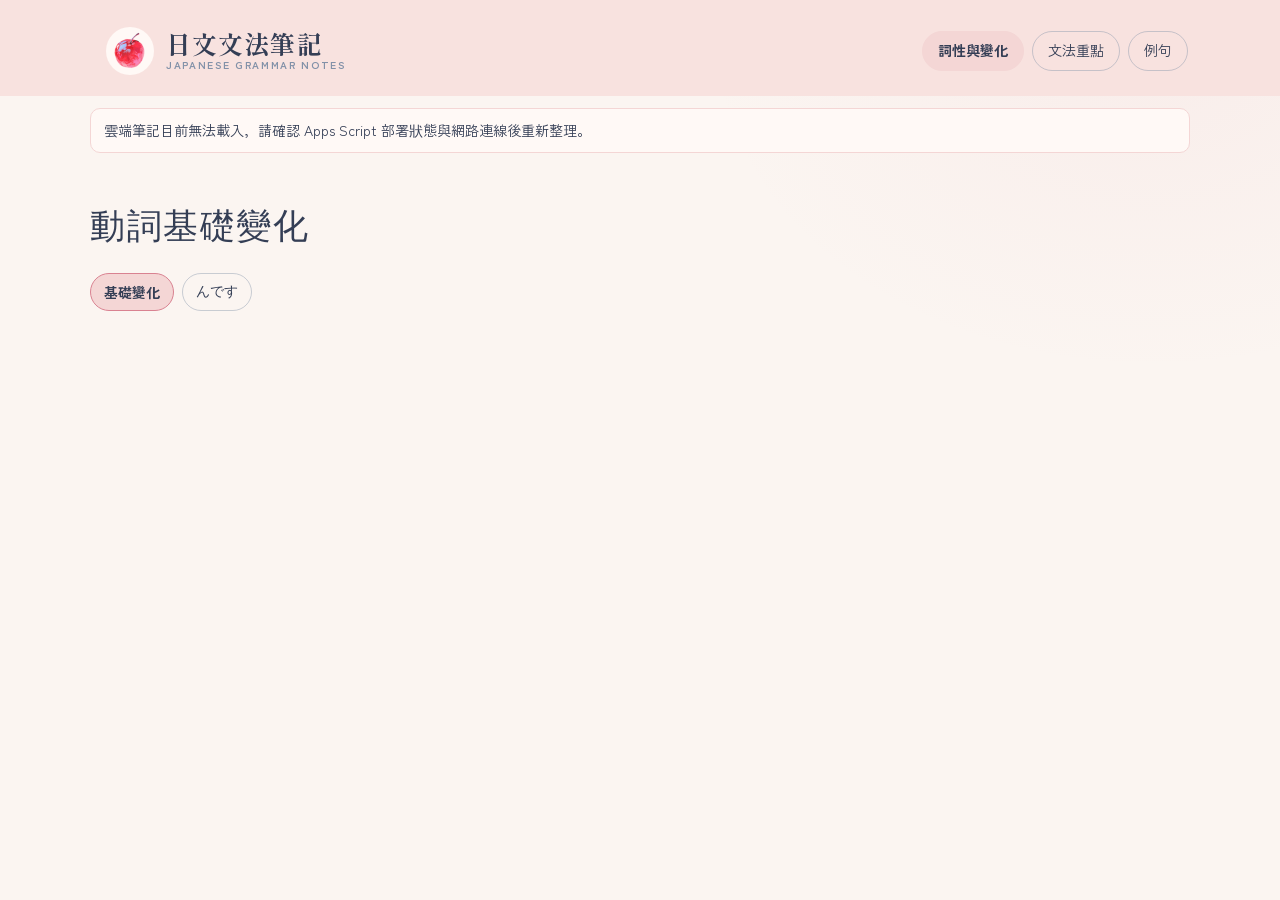
==== commit c4390684: "HEADER優化" ====
--- a/index.html
+++ b/index.html
@@ -14,6 +14,13 @@
 
   <body>
     <div class="app-nav-shell">
+      <a class="site-brand" href="index.html" aria-label="日文文法筆記首頁">
+        <img class="site-brand-icon" src="Japanese/grammar-icon.png" alt="">
+        <span class="site-brand-copy">
+          <span class="site-brand-title">日文文法筆記</span>
+          <span class="site-brand-subtitle">JAPANESE GRAMMAR NOTES</span>
+        </span>
+      </a>
       <nav class="app-navigation" id="app-navigation" aria-label="日文文法筆記導覽">
         <button class="nav-link active" type="button" data-app-page="ndesu" aria-current="page">詞性與變化</button>
         <button class="nav-link" type="button" data-app-page="grammar" aria-current="false">文法重點</button>
--- a/Japanese/styles.css
+++ b/Japanese/styles.css
@@ -1,17 +1,37 @@
 ﻿:root {
-  color-scheme: dark;
-  --page: #433f47;
-  --surface: #3a383c;
-  --surface-raised: #545157;
-  --surface-soft: #6B686E;
-  --ink: #fbfad7;
-  --muted: #e1dac3;
-  --accent: #e4e2e0;
-  --accent-soft: #b2ac97;
-  --accent-ink: #4E4B51;
-  --accent-line: rgba(237, 232, 214, 0.72);
-  --line: rgba(244, 238, 216, .2);
-  --page-line: rgba(244, 238, 216, .28);
+  color-scheme: light;
+  /* 背景與表面 */
+  --page: #FBF5F1;
+  --surface: #FFF9F6;
+  --surface-raised: #FFF9F6;
+  --surface-soft: #F4D6D5;
+
+  /* 文字 */
+  --ink: #343E55;
+  --muted: #8291A8;
+  --heading-h1: #343E55;
+  --heading-h2: #D98291;
+  --heading-h3: #8291A8;
+  --heading-h4: #D98291;
+  --supporting-text: #8291A8;
+  --annotation-text: #8291A8;
+  --example-japanese-color: #343E55;
+  --example-translation-color: #8291A8;
+  --example-label-color: #D98291;
+
+  /* 強調與互動 */
+  --accent: #D98291;
+  --accent-soft: #F4D6D5;
+  --accent-ink: #343E55;
+  --accent-line: rgba(217, 130, 145, .42);
+
+  /* 邊線、提示與狀態 */
+  --line: rgba(52, 62, 85, .14);
+  --page-line: rgba(130, 145, 168, .42);
+  --hover-overlay: rgba(244, 214, 213, .68);
+  --selection-highlight: rgba(217, 130, 145, .25);
+  --paper-wash: rgba(217, 130, 145, .07);
+  --success-ink: #343E55;
   box-sizing: border-box;
 }
 
@@ -30,7 +50,8 @@
 body {
   min-height: 100vh;
   margin: 0;
-  background: var(--page);
+  background-color: var(--page);
+  background-image: radial-gradient(ellipse at 90% 4%, var(--paper-wash), transparent 28rem);
   color: var(--ink);
   font-family: "Zen Kaku Gothic New", "Hiragino Sans", "Noto Sans TC", "PingFang TC", "Microsoft JhengHei", sans-serif;
   line-height: 1.65;
@@ -51,15 +72,72 @@
 }
 
 .app-nav-shell {
-  padding: 18px 0 0;
+  display: flex;
+  width: 100%;
+  max-width: none;
+  align-items: center;
+  justify-content: space-between;
+  gap: 20px;
+  margin: 0;
+  padding: 18px max(20px, calc((100% - 1100px) / 2)) 12px;
+  background: #F8E2DF;
+}
+
+.site-brand {
+  display: inline-flex;
+  flex: 0 1 auto;
+  min-width: 0;
+  align-items: center;
+  gap: 12px;
+  padding: 9px 16px;
+  border-radius: 20px;
+  background: transparent;
+  color: var(--ink);
+  text-decoration: none;
+}
+
+.site-brand-icon {
+  display: block;
+  width: 48px;
+  height: 48px;
+  flex: 0 0 48px;
+  padding: 4px;
+  border-radius: 50%;
+  background: #FFF9F6;
+  object-fit: contain;
+}
+
+.site-brand-copy {
+  display: grid;
+  gap: 0;
+}
+
+.site-brand-title {
+  color: var(--heading-h1);
+  font-family: "Shippori Mincho", "Hiragino Mincho ProN", "Noto Serif TC", serif;
+  font-size: 1.55rem;
+  font-weight: 700;
+  letter-spacing: .045em;
+  line-height: 1.15;
+}
+
+.site-brand-subtitle {
+  color: var(--muted);
+  font-size: .65rem;
+  font-weight: 700;
+  letter-spacing: .16em;
+  line-height: 1.5;
 }
 
 .app-navigation {
   display: flex;
+  flex: 0 1 auto;
   align-items: center;
+  justify-content: flex-end;
   gap: 8px;
+  min-width: 0;
   overflow-x: auto;
-  padding: 4px 2px 10px;
+  padding: 4px 2px;
   white-space: nowrap;
   scrollbar-width: none;
   -webkit-overflow-scrolling: touch;
@@ -73,10 +151,10 @@
 .app-navigation .nav-link {
   flex: 0 0 auto;
   padding: 7px 15px;
-  border: 1px solid var(--accent-line);
-  border-radius: 3px;
+  border: 1px solid var(--page-line);
+  border-radius: 999px;
   background: transparent;
-  color: var(--accent);
+  color: var(--ink);
   font: inherit;
   font-size: .88rem;
   cursor: pointer;
@@ -88,15 +166,15 @@
 }
 
 .app-navigation .nav-link.active {
-  border-color: var(--accent);
-  background: var(--accent);
-  color: var(--accent-ink);
+  border-color: var(--accent-soft);
+  background: var(--accent-soft);
+  color: var(--ink);
   font-weight: 700;
 }
 
 /* 頁面標題與狀態 */
 .study-wrap {
-  padding: 24px 0 58px;
+  padding: 24px 0 82px;
 }
 
 .study-head {
@@ -106,9 +184,9 @@
 .study-head h1,
 h1 {
   margin: 0;
-  color: var(--accent);
+  color: var(--heading-h1);
   font-family: "Shippori Mincho", "Hiragino Mincho ProN", "Noto Serif TC", serif;
-  font-size: clamp(1.8rem, 4vw, 2.5rem);
+  font-size: clamp(1.65rem, 3.5vw, 2.2rem);
   font-weight: 500;
   letter-spacing: .045em;
   line-height: 1.35;
@@ -124,7 +202,8 @@
   margin-bottom: 12px;
   padding: 10px 13px;
   /* border: 1px solid var(--page-line); */
-  border-radius: 3px;
+  border: 1px solid var(--line);
+  border-radius: 10px;
   background: var(--surface);
   color: var(--ink);
   font-size: .88rem;
@@ -142,12 +221,38 @@
 #end,
 .card {
   position: relative;
-  padding: 22px;
-  /* border: 1px solid var(--page-line); */
-  border-radius: 4px;
+  border-radius: 12px;
+  color: var(--ink);
+  box-shadow: none;
+}
+
+.study-panel {
+  padding: 20px;
+  border: 1px solid var(--line);
   background: var(--surface);
-  color: var(--ink);
-  box-shadow: none;
+}
+
+#study-modes .chip,
+#categories .chip,
+.conjugation-filters .chip {
+  border: 1px solid var(--page-line);
+  border-radius: 999px;
+  background: transparent;
+  color: var(--ink);
+  font-size: .86rem;
+  font-weight: 500;
+  padding: 7px 13px;
+}
+
+#study-modes .chip[aria-pressed="true"],
+#categories .chip[aria-pressed="true"],
+#categories .chip[aria-selected="true"],
+.conjugation-filters .chip[aria-pressed="true"],
+.conjugation-filters .chip[aria-selected="true"] {
+  border-color: var(--accent);
+  background: var(--accent-soft);
+  color: var(--ink);
+  font-weight: 700;
 }
 
 /* 類別標籤 */
@@ -167,10 +272,10 @@
 .chip {
   flex: 0 0 auto;
   padding: 7px 13px;
-  border: 1px solid var(--accent-line);
-  border-radius: 3px;
+  border: 1px solid var(--page-line);
+  border-radius: 999px;
   background: transparent;
-  color: var(--accent);
+  color: var(--ink);
   box-shadow: none;
   font: inherit;
   font-size: .86rem;
@@ -187,8 +292,8 @@
 .chip[aria-pressed="true"],
 .category-tabs .chip[aria-selected="true"] {
   border-color: var(--accent);
-  background: var(--accent);
-  color: var(--accent-ink);
+  background: var(--accent-soft);
+  color: var(--ink);
   font-weight: 700;
 }
 
@@ -196,9 +301,9 @@
 .btn {
   padding: 10px 20px;
   border: 1px solid var(--accent);
-  border-radius: 3px;
+  border-radius: 9px;
   background: var(--accent);
-  color: var(--page);
+  color: var(--accent-ink);
   box-shadow: none;
   font: inherit;
   font-weight: 600;
@@ -224,7 +329,7 @@
 
 .btn.ghost:hover {
   background: var(--accent);
-  color: var(--page);
+  color: var(--accent-ink);
 }
 
 button:focus-visible,
@@ -251,7 +356,7 @@
   margin: 0 0 8px;
   padding: 6px 8px;
   border: 1px solid var(--line);
-  border-radius: 3px;
+  border-radius: 10px;
   background: var(--surface-raised);
 }
 
@@ -279,7 +384,7 @@
   overflow-x: auto;
   overflow-y: hidden;
   border: 1px solid var(--line);
-  border-radius: 3px;
+  border-radius: 10px;
   overscroll-behavior-x: contain;
   touch-action: pan-x pan-y;
   scrollbar-width: thin;
@@ -293,11 +398,12 @@
   border-collapse: separate;
   border-spacing: 0;
   table-layout: fixed;
-  background: var(--surface-raised);
+  background: var(--surface);
 }
 
 .study-table {
-  min-width: 1610px;
+  width: max-content;
+  min-width: 0;
 }
 
 .study-table col:first-child {
@@ -326,7 +432,9 @@
   z-index: 2;
   background: var(--surface-soft);
   color: var(--ink);
-  font-weight: 700;
+  font-size: 1.05rem;
+  font-weight: 700;
+  letter-spacing: .025em;
   line-height: 1.4;
   white-space: normal;
 }
@@ -380,7 +488,7 @@
 .cell-button:hover,
 .speaker:hover,
 .column-speaker:hover {
-  background: rgba(244, 238, 216, .12);
+  background: var(--hover-overlay);
 }
 
 .cell-button .masked {
@@ -404,6 +512,8 @@
 .study-table td:first-child .row-word,
 .conjugation-table td:first-child .row-word {
   display: block;
+  color: var(--ink);
+  font-weight: 700;
   text-align: center;
 }
 
@@ -454,23 +564,71 @@
   font-size: .84rem;
 }
 
-.pattern-grid {
+.pattern-group,
+.lesson-tags {
+  color: var(--supporting-text);
+  font-size: .82rem;
+}
+
+.grammar-layout {
   display: grid;
-  grid-template-columns: repeat(auto-fill, minmax(min(100%, 230px), 1fr));
-  gap: 12px;
-}
-
-.pattern-card {
-  display: flex;
-  flex-direction: column;
-  align-items: flex-start;
-  gap: 8px;
-  width: 100%;
-  min-height: 120px;
+  grid-template-columns: minmax(250px, .8fr) minmax(0, 2fr);
+  align-items: start;
+  gap: 16px;
+}
+
+.grammar-sidebar {
+  min-width: 0;
   padding: 16px;
   border: 1px solid var(--line);
-  border-radius: 3px;
-  background: var(--surface-raised);
+  border-radius: 12px;
+  background: var(--surface);
+}
+
+.grammar-detail-pane {
+  min-width: 0;
+}
+
+.grammar-sidebar-title {
+  margin: 0 0 12px;
+  color: var(--heading-h2);
+  font-size: 1.05rem;
+}
+
+.grammar-categories {
+  display: grid;
+  grid-template-columns: repeat(2, minmax(0, 1fr));
+  gap: 6px;
+  margin-bottom: 14px;
+  overflow: visible;
+}
+
+.grammar-categories .chip {
+  min-width: 0;
+  padding: 7px 9px;
+  border-radius: 8px;
+  font-size: .8rem;
+  text-align: center;
+  white-space: normal;
+}
+
+.grammar-pattern-list {
+  display: grid;
+  max-height: 58vh;
+  gap: 6px;
+  overflow-y: auto;
+  padding-right: 3px;
+}
+
+.grammar-list-item {
+  display: grid;
+  gap: 3px;
+  width: 100%;
+  min-width: 0;
+  padding: 10px 12px;
+  border: 1px solid var(--line);
+  border-radius: 9px;
+  background: var(--surface);
   color: var(--ink);
   text-align: left;
   font: inherit;
@@ -478,38 +636,51 @@
   transition: background .18s ease, border-color .18s ease;
 }
 
-.pattern-card:hover {
+.grammar-list-item strong {
+  color: var(--ink);
+  font-size: .98rem;
+}
+
+.grammar-list-connection {
+  overflow: hidden;
+  color: var(--supporting-text);
+  font-size: .82rem;
+  text-overflow: ellipsis;
+  white-space: nowrap;
+}
+
+.grammar-list-item:hover,
+.grammar-list-item[aria-pressed="true"] {
   border-color: var(--accent);
-  background: #66636A;
-}
-
-.pattern-group,
-.lesson-tags,
-.example-tags {
-  color: var(--muted);
-  font-size: .82rem;
-}
-
-.pattern-connect {
-  color: var(--ink);
-  font-size: .9rem;
+  background: var(--accent-soft);
+}
+
+.grammar-list-item[aria-pressed="true"] strong {
+  color: var(--ink);
 }
 
 .lesson-detail {
-  margin-top: 8px;
-  padding: 20px;
+  margin: 0;
+  padding: 22px;
   border: 1px solid var(--line);
-  border-radius: 3px;
-  background: var(--surface-raised);
+  border-radius: 10px;
+  background: var(--surface);
 }
 
 .lesson-detail h2 {
   margin: 10px 0 4px;
-}
-
-.lesson-detail h3,
+  color: var(--heading-h2);
+}
+
+.lesson-detail h3 {
+  margin: 22px 0 8px;
+  color: var(--heading-h3);
+  font-size: 1.05rem;
+}
+
 .reference-title {
   margin: 22px 0 8px;
+  color: var(--heading-h4);
   font-size: 1.05rem;
 }
 
@@ -517,11 +688,11 @@
   margin: 7px 0;
 }
 
-.back-button {
-  margin-bottom: 8px;
-}
-
 .lesson-connection {
+  padding: 10px 12px;
+  border-left: 3px solid var(--accent);
+  border-radius: 0 8px 8px 0;
+  background: var(--accent-soft);
   color: var(--ink);
   font-weight: 700;
 }
@@ -529,7 +700,7 @@
 .lesson-notes {
   margin: 0 0 18px;
   padding-left: 1.4em;
-  color: var(--muted);
+  color: var(--annotation-text);
   line-height: 1.7;
 }
 
@@ -542,7 +713,7 @@
 .reference-table {
   width: 100%;
   border-collapse: collapse;
-  background: var(--surface-raised);
+  background: var(--surface);
 }
 
 .reference-table th,
@@ -554,82 +725,464 @@
 }
 
 .reference-table th {
-  background: var(--surface-soft);
+  background: var(--accent-soft);
+  color: var(--ink);
   white-space: nowrap;
+}
+
+.reference-table td {
+  background: var(--surface);
 }
 
 /* 例句與朗讀 */
 .example-list {
   display: grid;
-  gap: 10px;
+  gap: 5px;
 }
 
 .example-item {
-  padding: 12px 14px;
+  position: relative;
+  padding: 8px 14px 36px;
   border: 1px solid var(--line);
-  border-radius: 3px;
-  background: var(--surface-raised);
+  border-radius: 10px;
+  background: var(--surface);
 }
 
 .example-playback-controls {
+  position: fixed;
+  right: max(18px, env(safe-area-inset-right));
+  bottom: max(18px, env(safe-area-inset-bottom));
+  z-index: 30;
   display: flex;
   align-items: center;
-  justify-content: flex-end;
-  gap: 8px;
-  margin: 0 0 14px;
+  margin: 0;
+}
+
+.cycle-read-button {
+  display: inline-flex;
+  width: 34px;
+  height: 34px;
+  align-items: center;
+  justify-content: center;
+  padding: 6px;
+  border-color: var(--accent-line);
+  border-radius: 50%;
+  background: var(--surface);
+  color: var(--accent);
+  font-size: 0;
+}
+
+.cycle-read-button svg {
+  width: 18px;
+  height: 18px;
+}
+
+.cycle-read-button.is-playing {
+  background: var(--accent-soft);
+  color: var(--ink);
+}
+
+.example-filter-menu {
+  min-width: 0;
+  margin: 0 0 16px;
+}
+
+.example-filter-summary {
+  display: flex;
+  width: auto;
+  min-width: 0;
+  box-sizing: border-box;
+  align-items: center;
+  justify-content: space-between;
+  gap: 14px;
+  padding: 9px 13px;
+  border: 1px solid var(--page-line);
+  border-radius: 10px;
+  background: var(--surface);
+  color: var(--muted);
+  cursor: pointer;
+  list-style: none;
+}
+
+.example-filter-summary::-webkit-details-marker {
+  display: none;
+}
+
+.example-filter-summary::after {
+  width: 8px;
+  height: 8px;
+  flex: 0 0 8px;
+  border-right: 1.5px solid var(--accent);
+  border-bottom: 1.5px solid var(--accent);
+  content: "";
+  transform: rotate(45deg) translateY(-2px);
+}
+
+.example-filter-menu[open] .example-filter-summary::after {
+  transform: rotate(225deg) translateY(-2px);
+}
+
+.example-filter-summary strong {
+  margin-left: auto;
+  color: var(--ink);
+  font-weight: 600;
+}
+
+.example-filter-menu[open] .example-filter-summary {
+  border-color: var(--accent);
+  border-radius: 10px 10px 0 0;
+}
+
+.example-category-options {
+  min-width: 0;
+  box-sizing: border-box;
+  gap: 7px;
+  margin: 0;
+  padding: 12px;
+  border: 1px solid var(--line);
+  border-top: 0;
+  border-radius: 0 0 10px 10px;
+  background: var(--surface);
+  overflow: visible;
 }
 
 .example-topline {
+  display: block;
+}
+
+.example-topline .example-japanese {
+  min-width: 0;
+  margin: 0;
+}
+
+.example-actions {
+  position: absolute;
+  right: 10px;
+  bottom: 6px;
+  display: flex;
+  align-items: center;
+  gap: 4px;
+}
+
+.example-audio,
+.example-practice,
+.example-favorite {
+  display: inline-flex;
+  flex: 0 0 22px;
+  align-items: center;
+  justify-content: center;
+  width: 22px;
+  height: 22px;
+  padding: 3px;
+  border: 1px solid var(--page-line);
+  border-radius: 50%;
+  background: var(--surface);
+  color: var(--ink);
+  cursor: pointer;
+}
+
+.example-audio svg,
+.example-practice svg,
+.example-favorite svg {
+  width: 12px;
+  height: 12px;
+}
+
+.example-audio:hover,
+.example-practice:hover,
+.example-favorite:hover {
+  background: var(--surface-soft);
+}
+
+.example-favorite[aria-pressed="true"] {
+  border-color: var(--accent);
+  background: var(--accent-soft);
+  color: var(--accent);
+}
+
+.example-japanese {
+  color: var(--example-japanese-color);
+  font-size: 1.08rem;
+  font-weight: 600;
+}
+
+.example-chinese {
+  margin: 6px 0;
+  color: var(--example-translation-color);
+}
+
+.example-tags {
+  display: inline-block;
+  margin-top: 3px;
+  color: var(--example-label-color);
+  font-size: .82rem;
+}
+
+.example-note,
+.example-source {
+  display: block;
+  margin-top: 4px;
+  color: var(--supporting-text);
+  font-size: .86rem;
+}
+
+/* 例句頁的單題組句練習 */
+.example-modes {
+  margin-bottom: 18px;
+}
+
+.sentence-exercise {
+  display: grid;
+  gap: 16px;
+}
+
+.sentence-exercise-top,
+.exercise-section-heading,
+.exercise-actions {
   display: flex;
   align-items: center;
   justify-content: space-between;
-  gap: 10px;
-}
-
-.example-topline .example-japanese {
-  flex: 1;
-  min-width: 0;
+  gap: 12px;
+}
+
+.exercise-navigation {
+  display: flex;
+  flex: 0 0 auto;
+  align-items: center;
+  gap: 8px;
+}
+
+.exercise-nav-button {
+  min-height: 34px;
+  padding: 5px 10px;
+  font-size: .88rem;
+}
+
+.exercise-nav-button:disabled {
+  opacity: .42;
+  cursor: not-allowed;
+}
+
+.sentence-exercise-title h2 {
   margin: 0;
-}
-
-.example-audio {
+  color: var(--heading-h2);
+}
+
+.exercise-section-heading h3 {
+  margin: 0;
+  color: var(--heading-h3);
+}
+
+.sentence-exercise-title h2 {
+  font-size: 1.35rem;
+}
+
+.sentence-exercise-title p,
+.exercise-section-heading span {
+  margin: 4px 0 0;
+  color: var(--supporting-text);
+  font-size: .9rem;
+}
+
+.exercise-progress {
+  flex: 0 0 auto;
+  padding: 5px 10px;
+  border: 1px solid var(--accent-line);
+  border-radius: 3px;
+  color: var(--heading-h4);
+  font-size: .88rem;
+  font-weight: 700;
+}
+
+.exercise-prompt,
+.exercise-builder,
+.exercise-module,
+.exercise-feedback {
+  border: 1px solid var(--line);
+  border-radius: 4px;
+  background: var(--surface-raised);
+}
+
+.exercise-prompt {
+  padding: 13px 16px;
+}
+
+.exercise-eyebrow {
+  margin: 0 0 5px;
+  color: var(--supporting-text);
+  font-size: .84rem;
+}
+
+.exercise-prompt-text {
+  margin: 0;
+  color: var(--ink);
+  font-size: clamp(1.05rem, 2vw, 1.3rem);
+  font-weight: 700;
+}
+
+.exercise-builder {
+  padding: 12px 14px;
+}
+
+.exercise-section-heading h3 {
+  font-size: 1rem;
+}
+
+.exercise-section-heading span {
+  margin: 0;
+}
+
+.sentence-pieces {
+  display: flex;
+  min-height: 44px;
+  flex-wrap: wrap;
+  align-items: center;
+  gap: 7px;
+  margin-top: 10px;
+}
+
+.sentence-piece {
   display: inline-flex;
-  flex: 0 0 34px;
+  min-height: 38px;
   align-items: center;
   justify-content: center;
-  width: 34px;
-  height: 34px;
-  padding: 6px;
+  padding: 6px 11px;
+  border: 1px solid var(--accent);
+  border-radius: 4px;
+  background: var(--accent);
+  color: var(--accent-ink);
+  font: inherit;
+  font-size: .98rem;
+  font-weight: 700;
+  cursor: pointer;
+}
+
+.sentence-piece.is-empty {
+  min-width: 42px;
+  border-style: dashed;
+  border-color: var(--page-line);
+  background: transparent;
+  color: var(--muted);
+  cursor: default;
+}
+
+.assembled-reading {
+  margin: 8px 0 0;
+  color: var(--muted);
+  font-size: .9rem;
+  letter-spacing: .04em;
+}
+
+.exercise-module-grid {
+  display: grid;
+  grid-template-columns: repeat(2, minmax(0, 1fr));
+  gap: 10px;
+}
+
+.exercise-module {
+  min-width: 0;
+  padding: 12px;
+}
+
+.exercise-module h4 {
+  margin: 0 0 10px;
+  color: var(--heading-h4);
+  font-size: .94rem;
+}
+
+.exercise-options {
+  display: flex;
+  flex-wrap: wrap;
+  gap: 7px;
+}
+
+.exercise-option {
+  min-height: 36px;
+  padding: 6px 10px;
   border: 1px solid var(--page-line);
+  border-radius: 3px;
+  background: transparent;
+  color: var(--ink);
+  font: inherit;
+  font-size: .9rem;
+  cursor: pointer;
+  transition: background .16s ease, color .16s ease, border-color .16s ease;
+}
+
+.exercise-option:hover,
+.exercise-option[aria-pressed="true"] {
+  border-color: var(--accent);
+  background: var(--accent);
+  color: var(--accent-ink);
+}
+
+.exercise-option[aria-pressed="true"] {
+  font-weight: 700;
+}
+
+.exercise-actions {
+  justify-content: flex-start;
+}
+
+.exercise-actions .btn:disabled {
+  opacity: .48;
+}
+
+.exercise-feedback {
+  display: grid;
+  grid-template-columns: 1fr auto;
+  align-items: center;
+  gap: 4px 12px;
+  padding: 12px 14px;
+}
+
+.exercise-feedback strong {
+  color: var(--heading-h3);
+}
+
+.exercise-answer {
+  margin: 0;
+  color: var(--ink);
+  font-size: 1.05rem;
+  font-weight: 700;
+}
+
+.exercise-explanation {
+  grid-column: 1 / -1;
+  margin: 2px 0 0;
+  color: var(--annotation-text);
+  font-size: .9rem;
+}
+
+.exercise-audio {
+  grid-column: 2;
+  grid-row: 1 / span 2;
+  width: 40px;
+  height: 40px;
+  border: 1px solid var(--accent-line);
   border-radius: 50%;
-  background: var(--surface);
-  color: var(--ink);
+  background: transparent;
+  color: var(--heading-h4);
   cursor: pointer;
 }
 
-.example-audio svg {
+.exercise-audio svg {
   width: 18px;
   height: 18px;
 }
 
-.example-audio:hover {
-  background: var(--surface-soft);
-}
-
-.example-japanese {
-  font-size: 1.08rem;
-}
-
-.example-chinese {
-  color: var(--muted);
-}
-
-.example-note,
-.example-source {
-  display: block;
-  margin-top: 8px;
-  color: var(--muted);
-  font-size: .86rem;
+@media (max-width: 800px) {
+  .grammar-layout {
+    grid-template-columns: minmax(0, 1fr);
+  }
+
+  .grammar-pattern-list {
+    max-height: 280px;
+  }
+
+  .exercise-module-grid {
+    grid-template-columns: repeat(1, minmax(0, 1fr));
+  }
 }
 
 /* 小型舊元件樣式保留 */
@@ -656,7 +1209,7 @@
 
 .target b {
   padding: 0 2px;
-  background: linear-gradient(transparent 60%, rgba(244, 238, 216, .24) 60%);
+  background: linear-gradient(transparent 60%, var(--selection-highlight) 60%);
 }
 
 .row {
@@ -713,7 +1266,7 @@
 
 .stamp.ok {
   background: var(--accent-soft);
-  color: #FFF;
+  color: var(--success-ink);
 }
 
 .stamp.show {
@@ -808,7 +1361,31 @@
   }
 
   .app-nav-shell {
-    padding-top: 12px;
+    width: 100%;
+    align-items: flex-start;
+    flex-direction: column;
+    gap: 8px;
+    padding: 12px 14px 10px;
+  }
+
+  .site-brand {
+    gap: 9px;
+    padding: 7px 12px;
+  }
+
+  .site-brand-icon {
+    width: 42px;
+    height: 42px;
+    flex-basis: 42px;
+  }
+
+  .site-brand-title {
+    font-size: 1.3rem;
+  }
+
+  .site-brand-subtitle {
+    font-size: .57rem;
+    letter-spacing: .13em;
   }
 
   .app-navigation .nav-link {
@@ -816,16 +1393,75 @@
     font-size: .84rem;
   }
 
+  .app-navigation {
+    width: 100%;
+    justify-content: flex-start;
+    padding: 2px 0 4px;
+  }
+
   .study-wrap {
-    padding: 18px 0 36px;
+    padding: 18px 0 74px;
+  }
+
+  .data-status {
+    padding: 10px 13px;
+  }
+
+  .study-panel {
+    padding: 14px 10px;
+  }
+
+  .grammar-sidebar {
+    padding: 12px;
+  }
+
+  .lesson-detail {
+    padding: 16px 13px;
+  }
+
+  .example-topline {
+    display: block;
+  }
+
+  .example-item {
+    padding: 8px 12px 34px;
+  }
+
+  .example-actions {
+    right: 8px;
+    bottom: 6px;
+    gap: 3px;
+  }
+
+  .example-audio,
+  .example-favorite,
+  .example-practice {
+    flex-basis: 22px;
+    width: 22px;
+    height: 22px;
+    padding: 3px;
+  }
+
+  .example-audio svg,
+  .example-favorite svg,
+  .example-practice svg {
+    width: 12px;
+    height: 12px;
+  }
+
+  .cycle-read-button {
+    width: 32px;
+    height: 32px;
+    padding: 5px;
+  }
+
+  .example-playback-controls {
+    right: max(12px, env(safe-area-inset-right));
+    bottom: max(12px, env(safe-area-inset-bottom));
   }
 
   .study-head {
     margin: 12px 0 18px;
-  }
-
-  .study-panel {
-    padding: 15px 12px;
   }
 
   .category-tabs {
@@ -835,10 +1471,6 @@
   .category-tabs .chip {
     padding: 6px 9px;
     font-size: .78rem;
-  }
-
-  .study-table {
-    min-width: 1450px;
   }
 
   .study-table col:first-child {
@@ -876,8 +1508,44 @@
     padding: 6px 3px;
   }
 
-  .lesson-detail {
-    padding: 16px 13px;
+  .sentence-exercise {
+    gap: 12px;
+  }
+
+  .sentence-exercise-top {
+    align-items: flex-start;
+    flex-wrap: wrap;
+  }
+
+  .exercise-navigation {
+    gap: 5px;
+  }
+
+  .sentence-exercise-title h2 {
+    font-size: 1.15rem;
+  }
+
+  .exercise-prompt,
+  .exercise-builder {
+    padding: 11px;
+  }
+
+  .exercise-module {
+    padding: 10px;
+  }
+
+  .exercise-option {
+    padding: 6px 8px;
+    font-size: .84rem;
+  }
+
+  .exercise-actions {
+    display: grid;
+    grid-template-columns: 1fr 1fr;
+  }
+
+  .exercise-actions .btn {
+    padding: 9px 10px;
   }
 
   #home,
@@ -896,6 +1564,13 @@
   }
 }
 
+.cell-button[data-revealed="true"] {
+  border-radius: 7px;
+  background: var(--accent-soft);
+  color: var(--accent-ink);
+  font-weight: 700;
+}
+
 @media (prefers-reduced-motion: reduce) {
 
   .stamp.show,
@@ -906,4 +1581,4 @@
   .bar i {
     transition: none;
   }
-}+}
